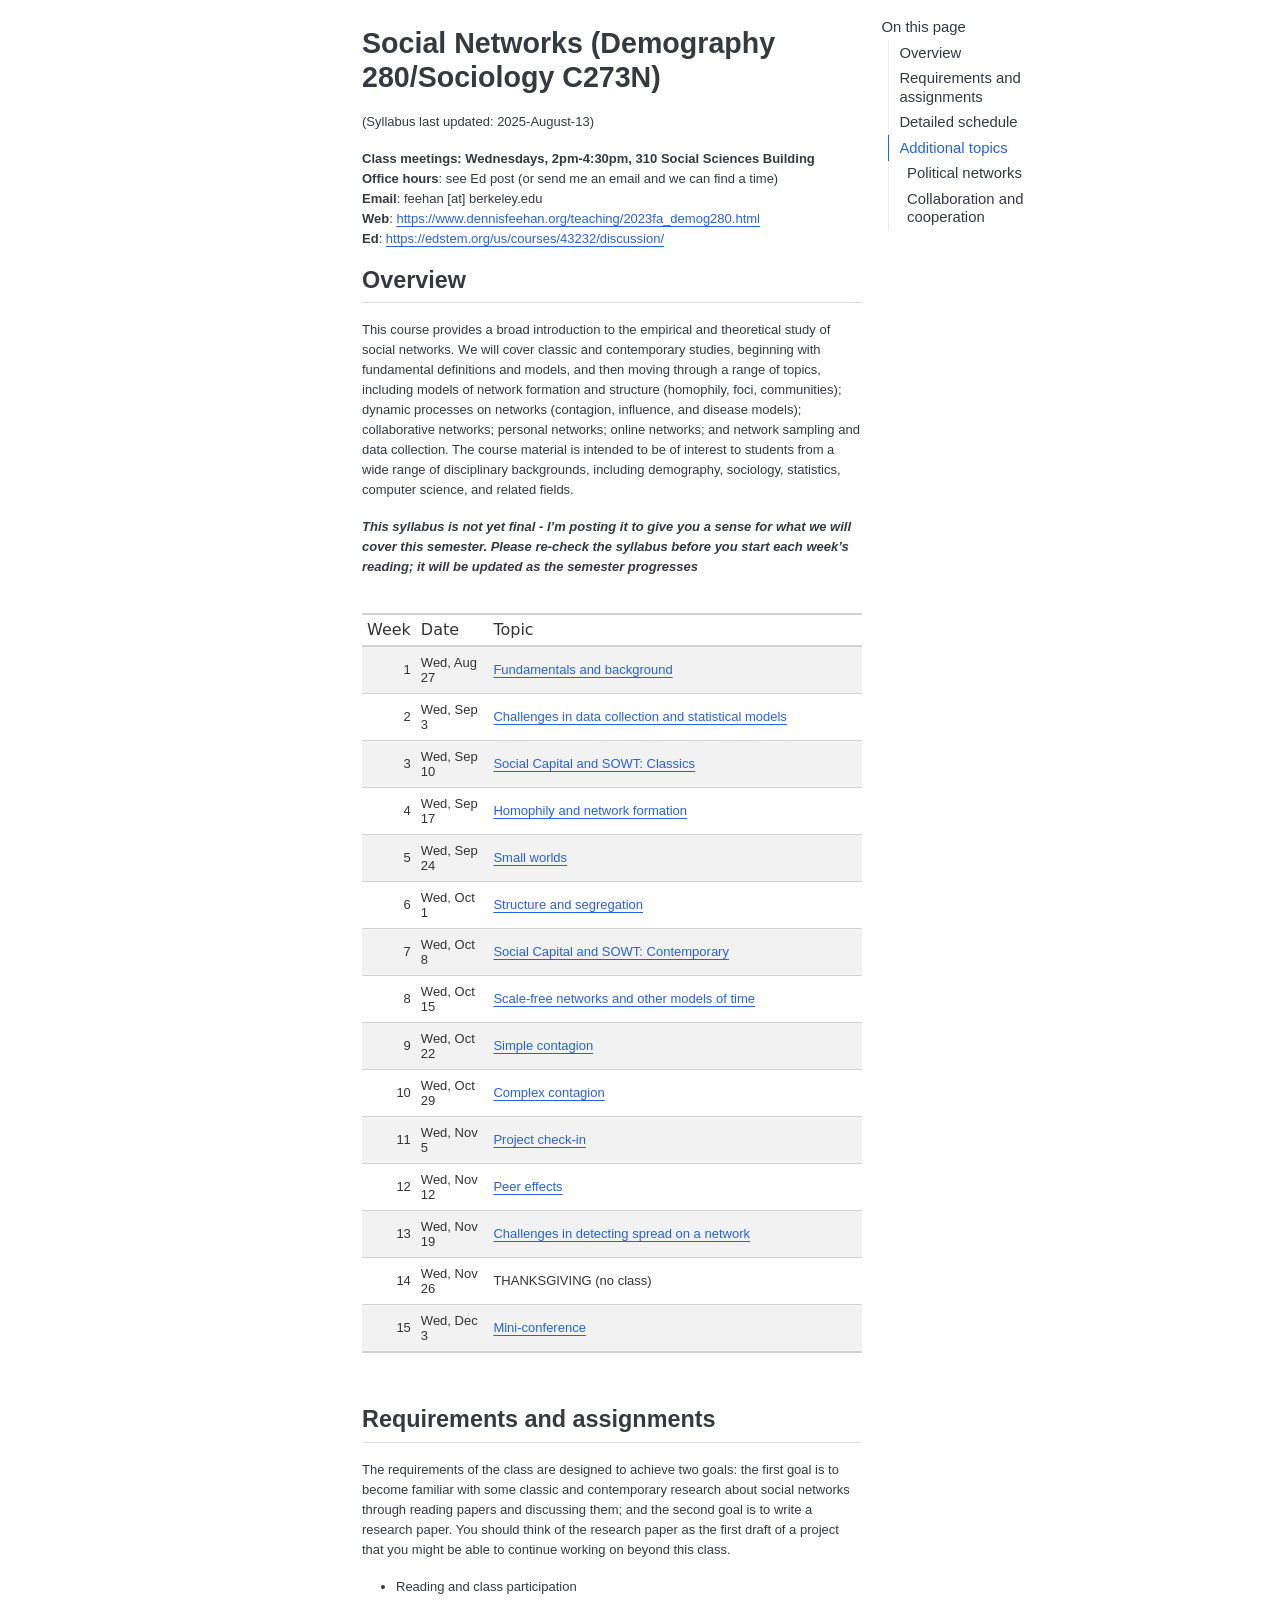
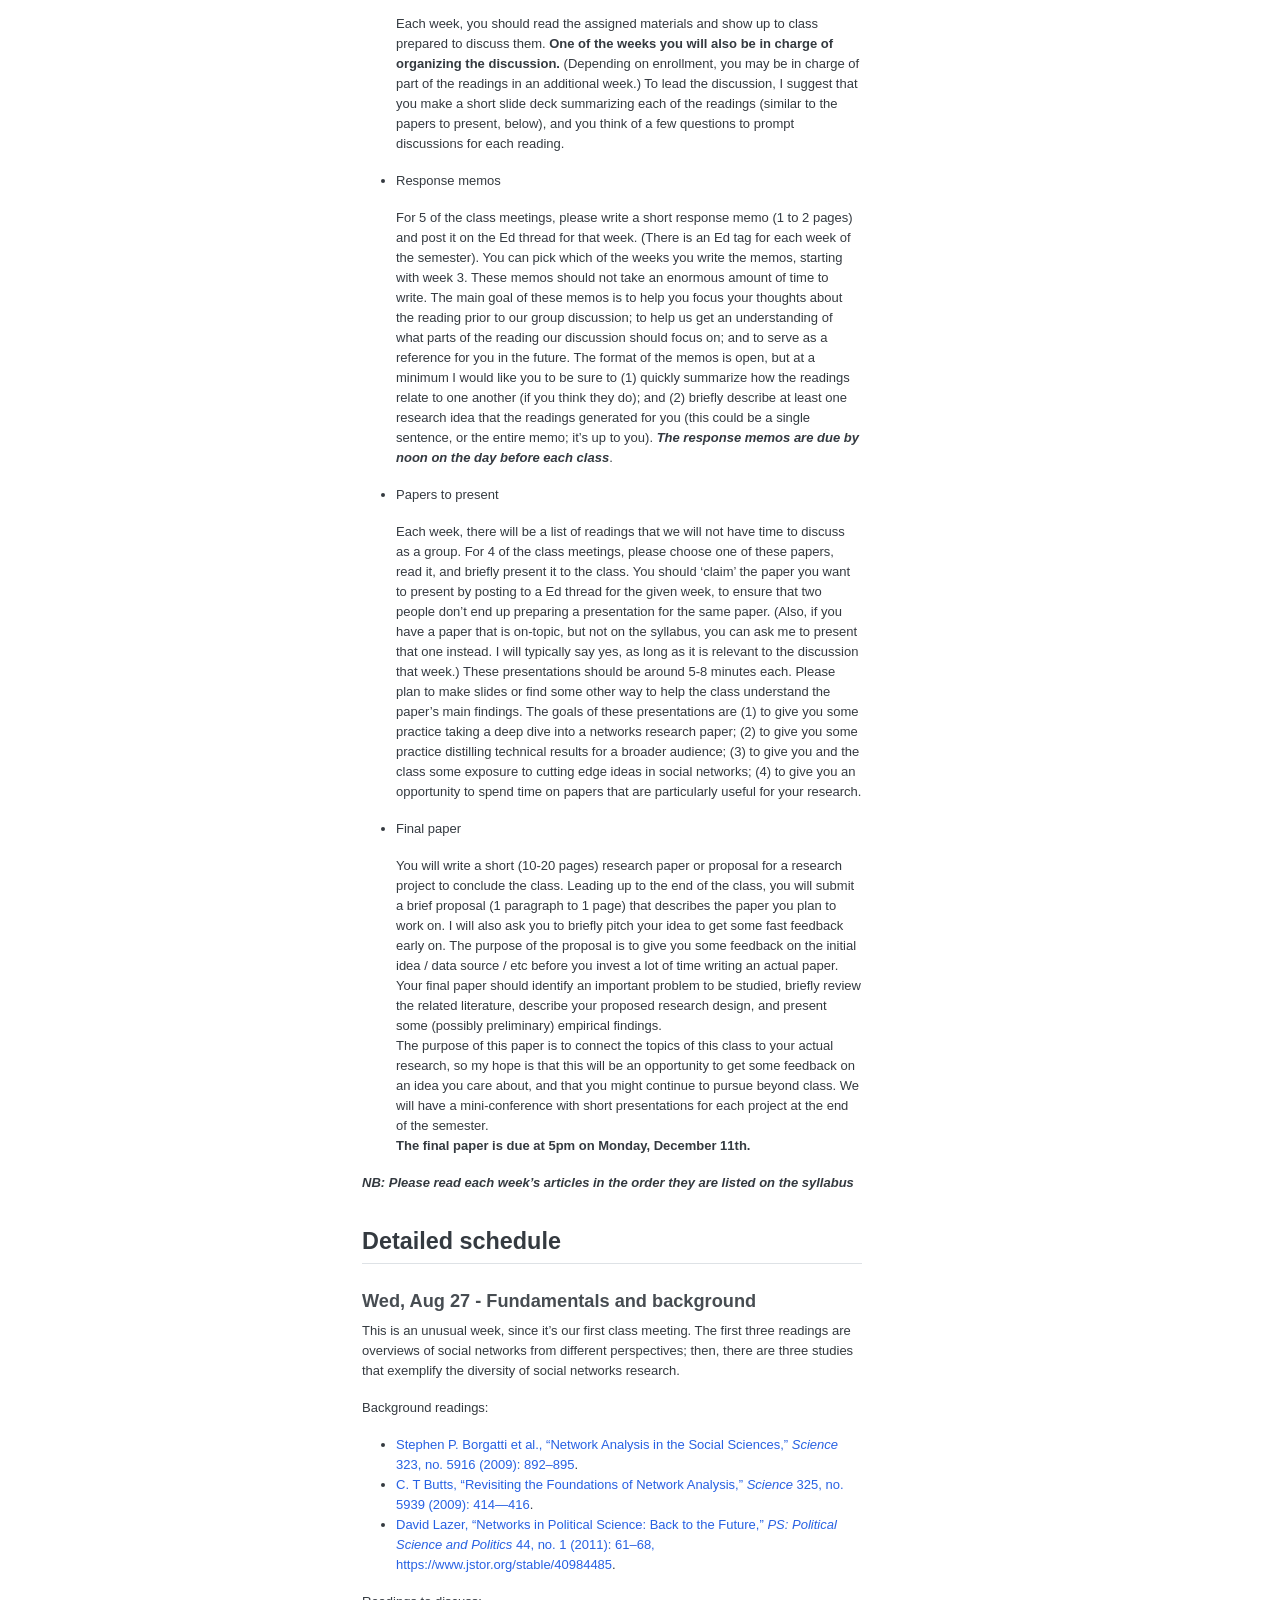
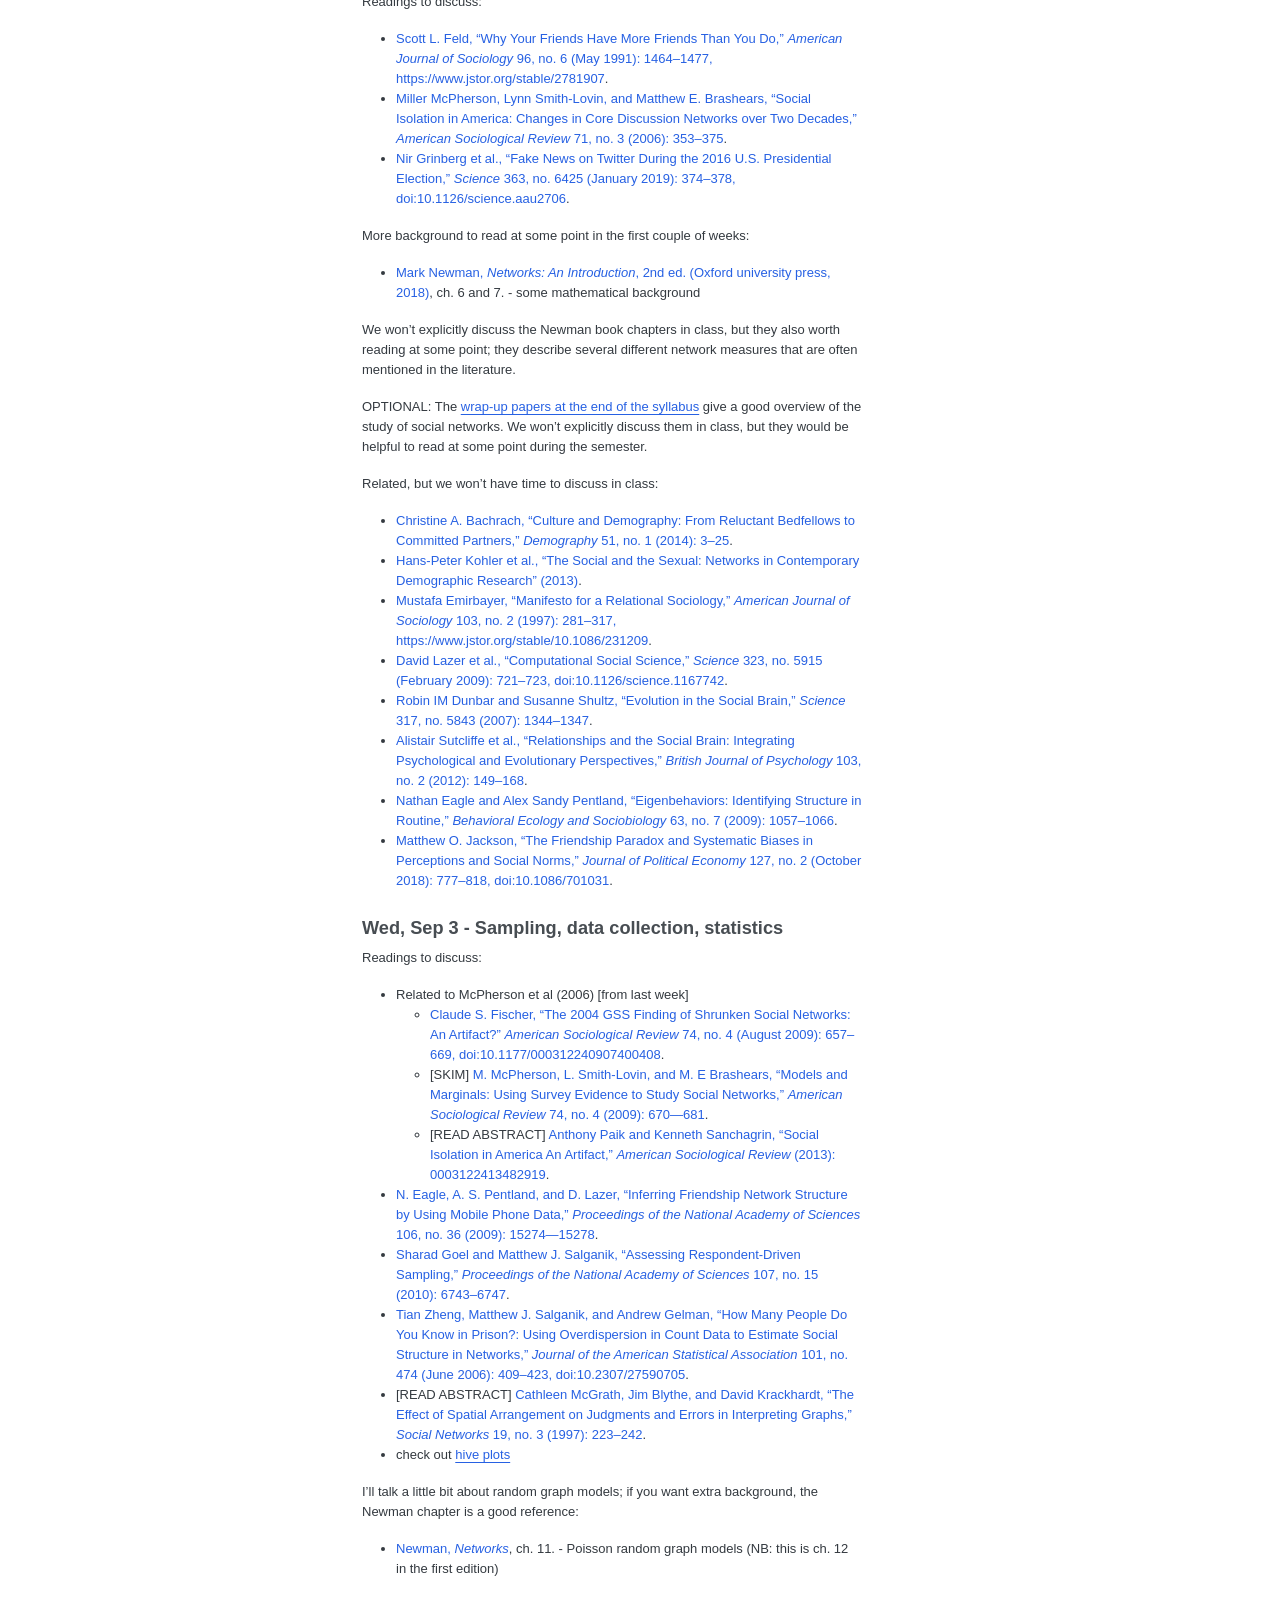
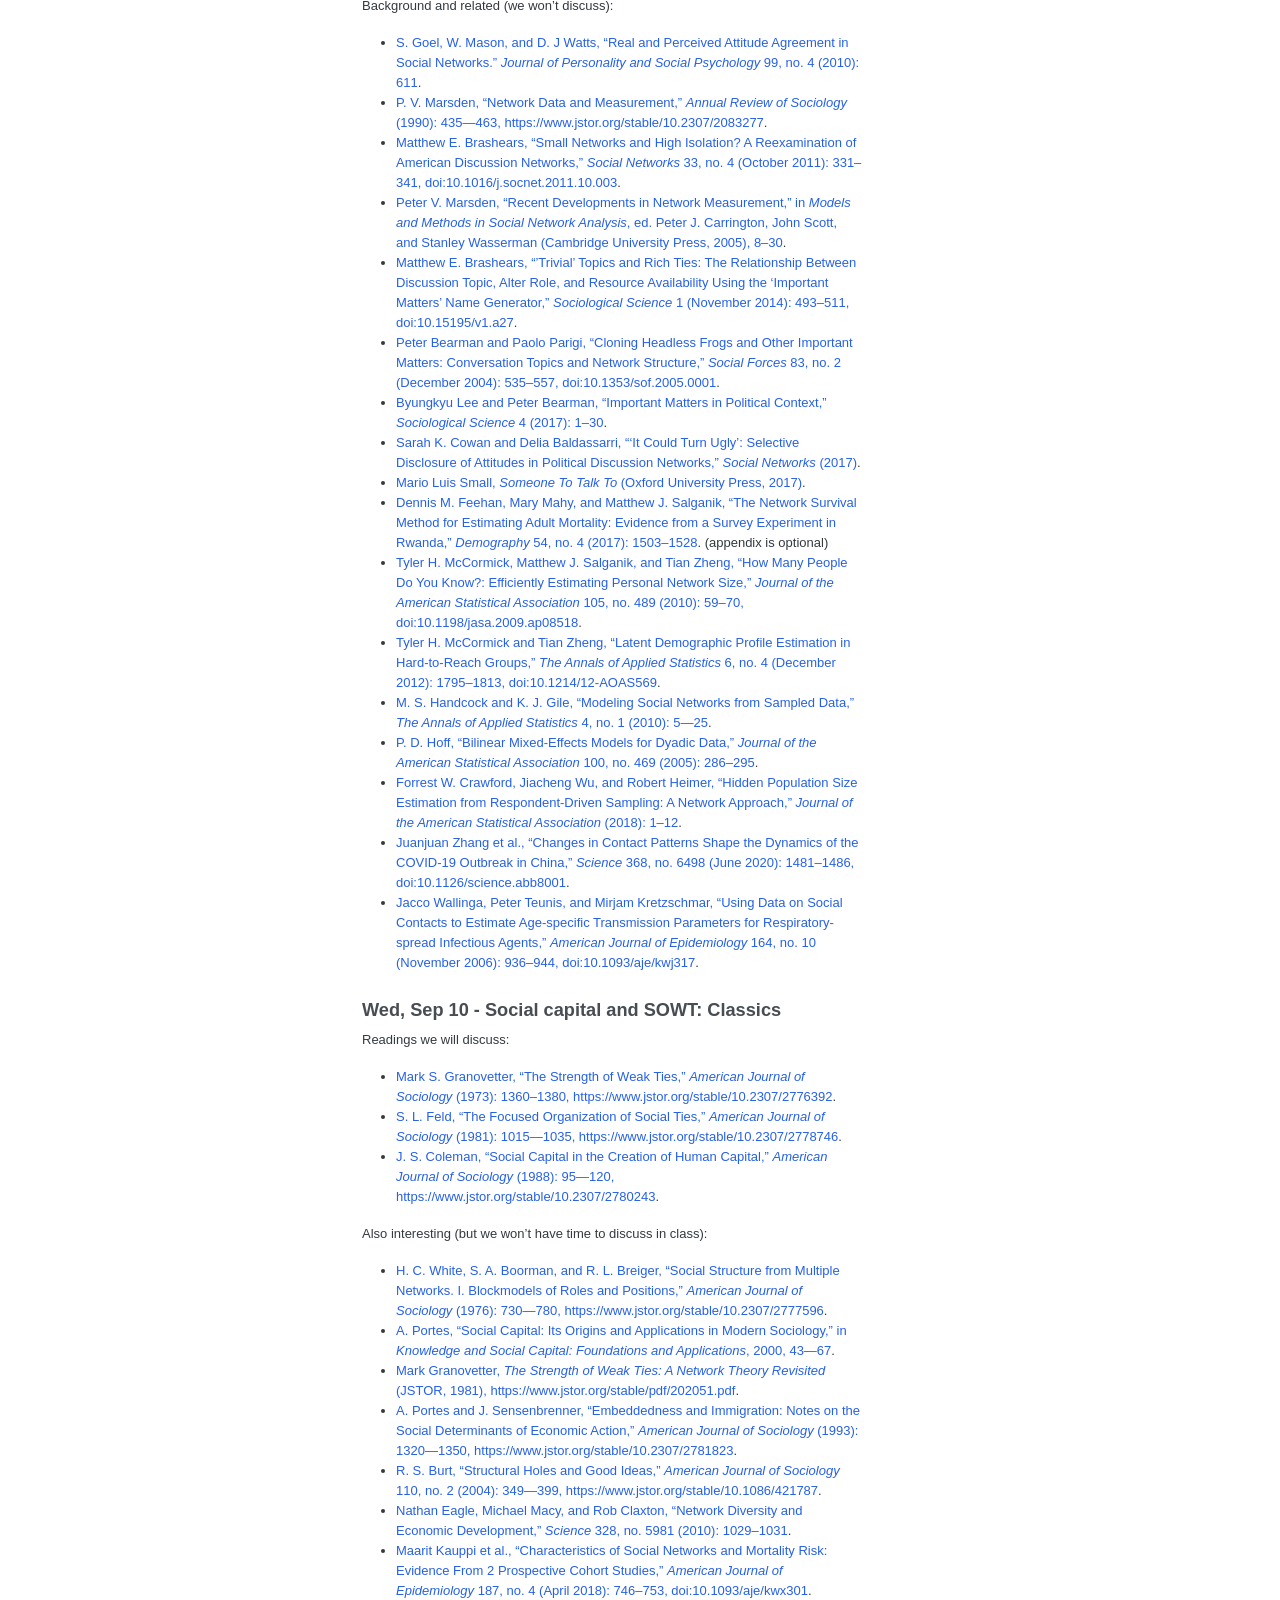
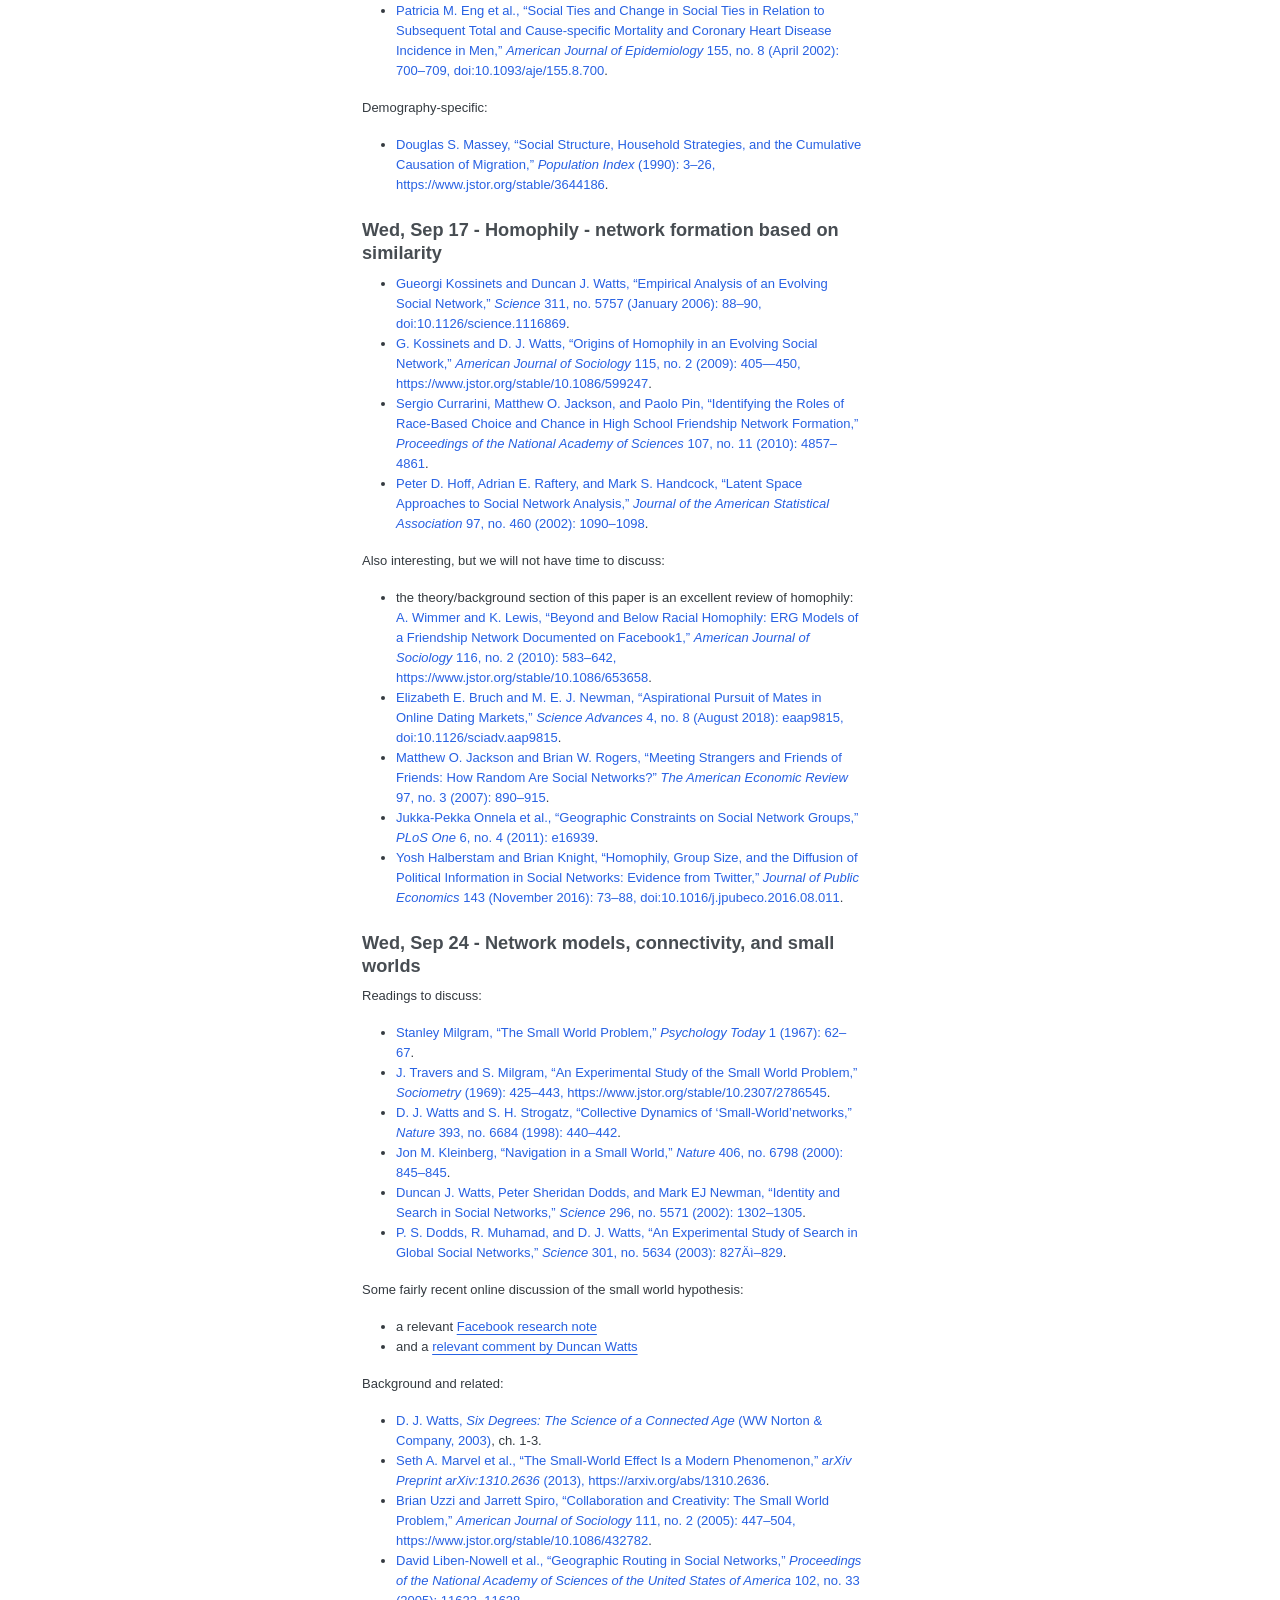
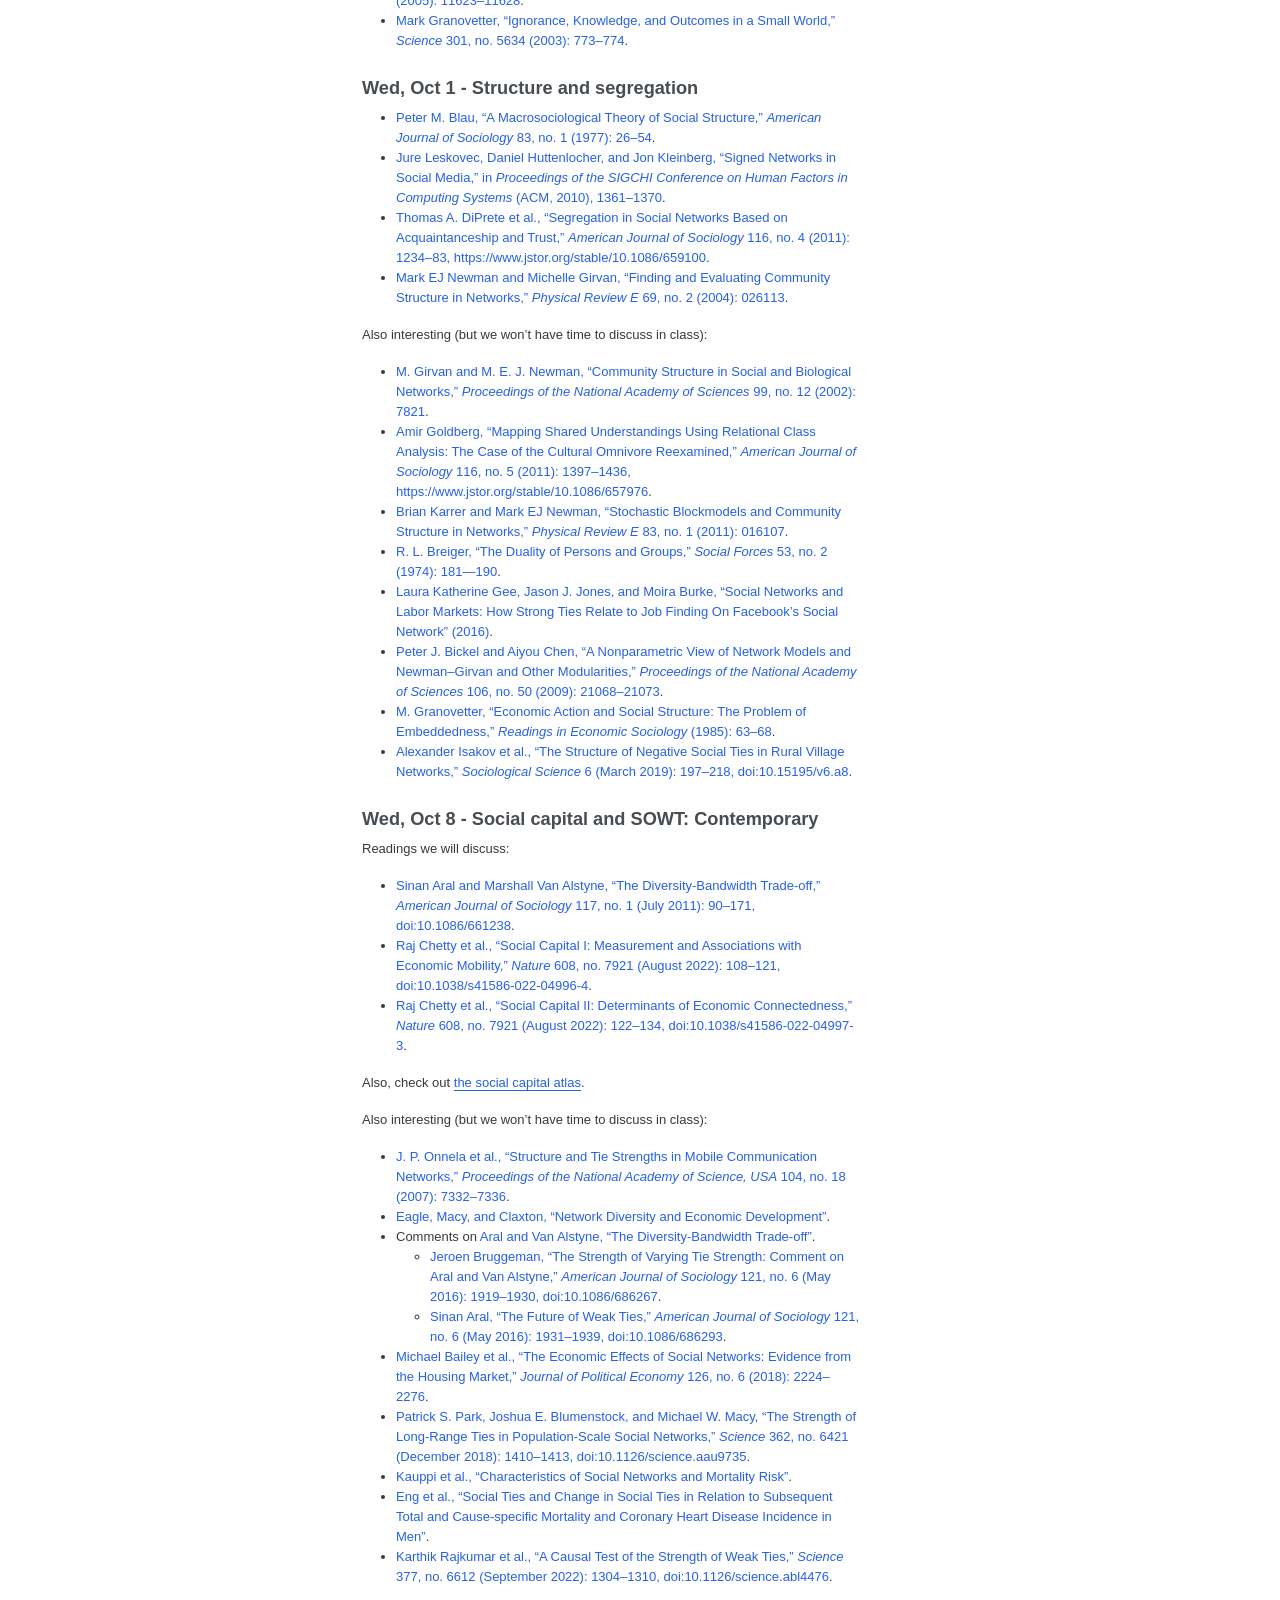
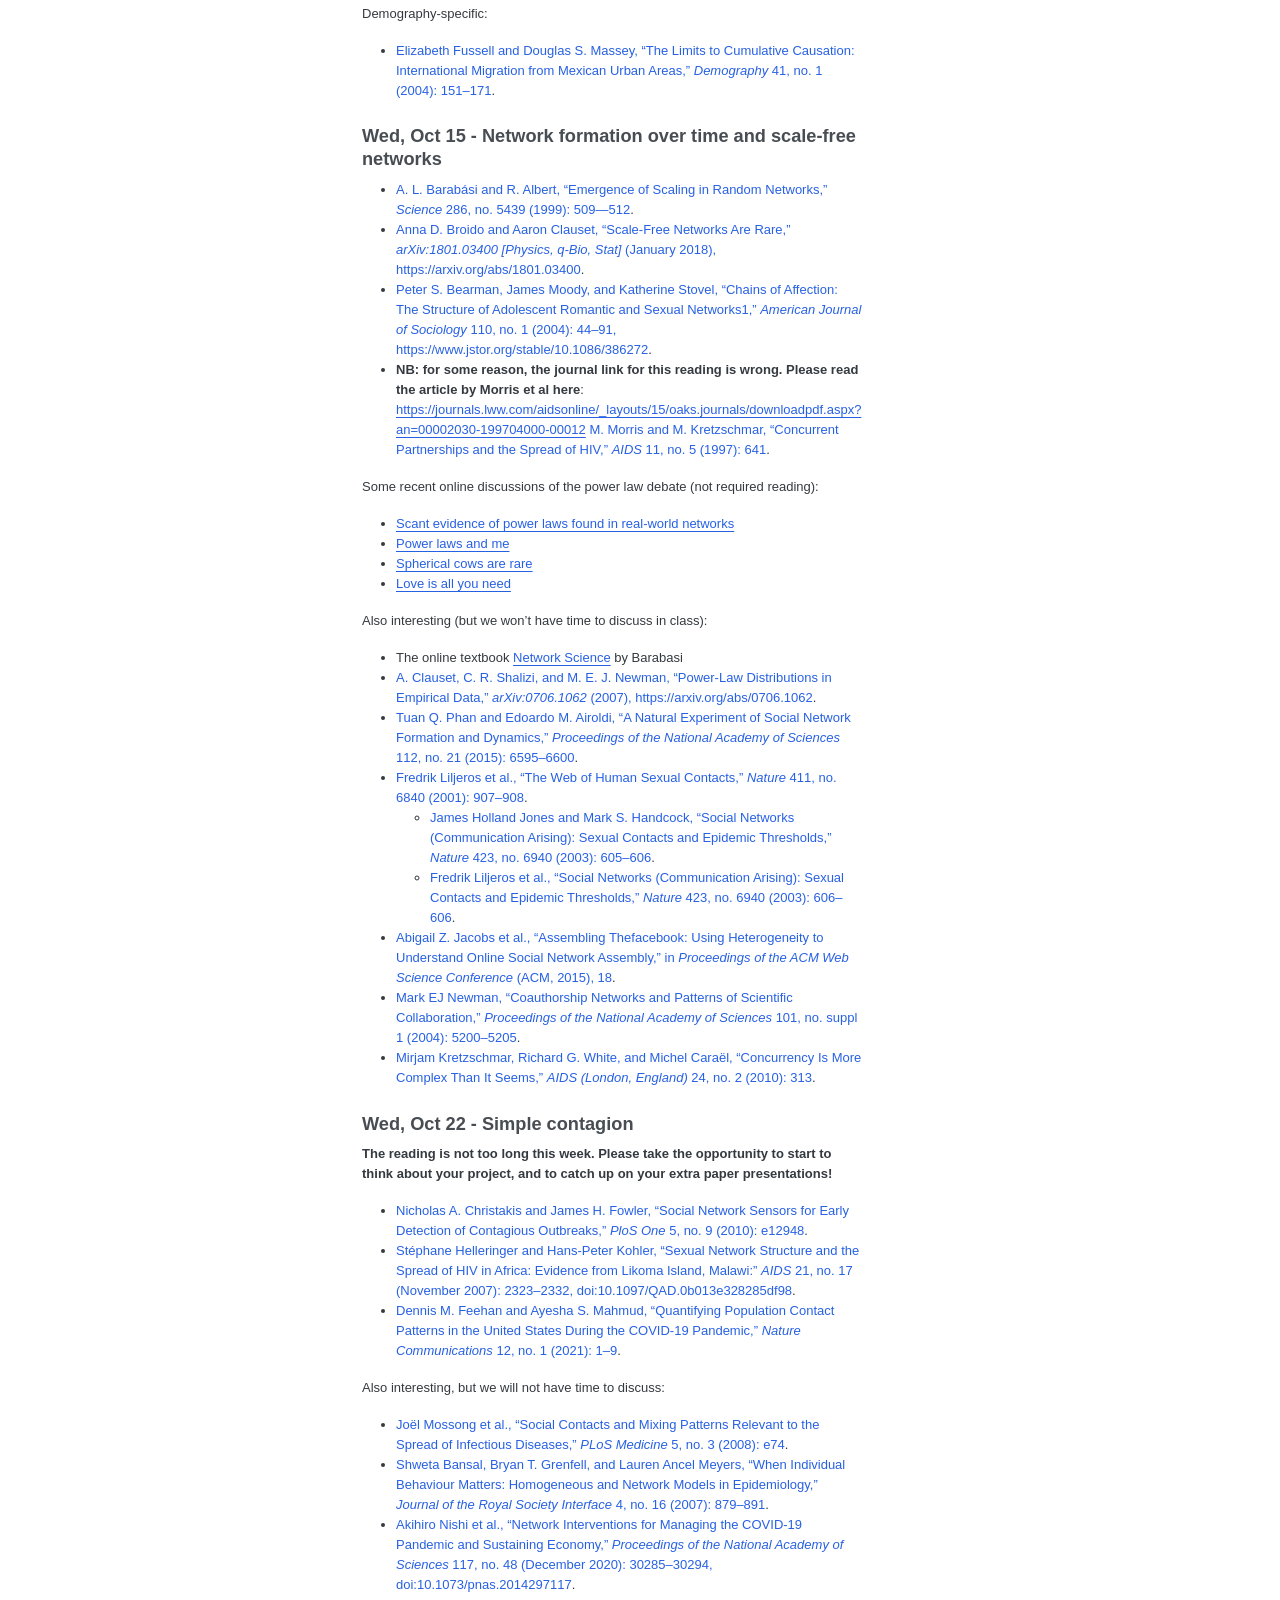
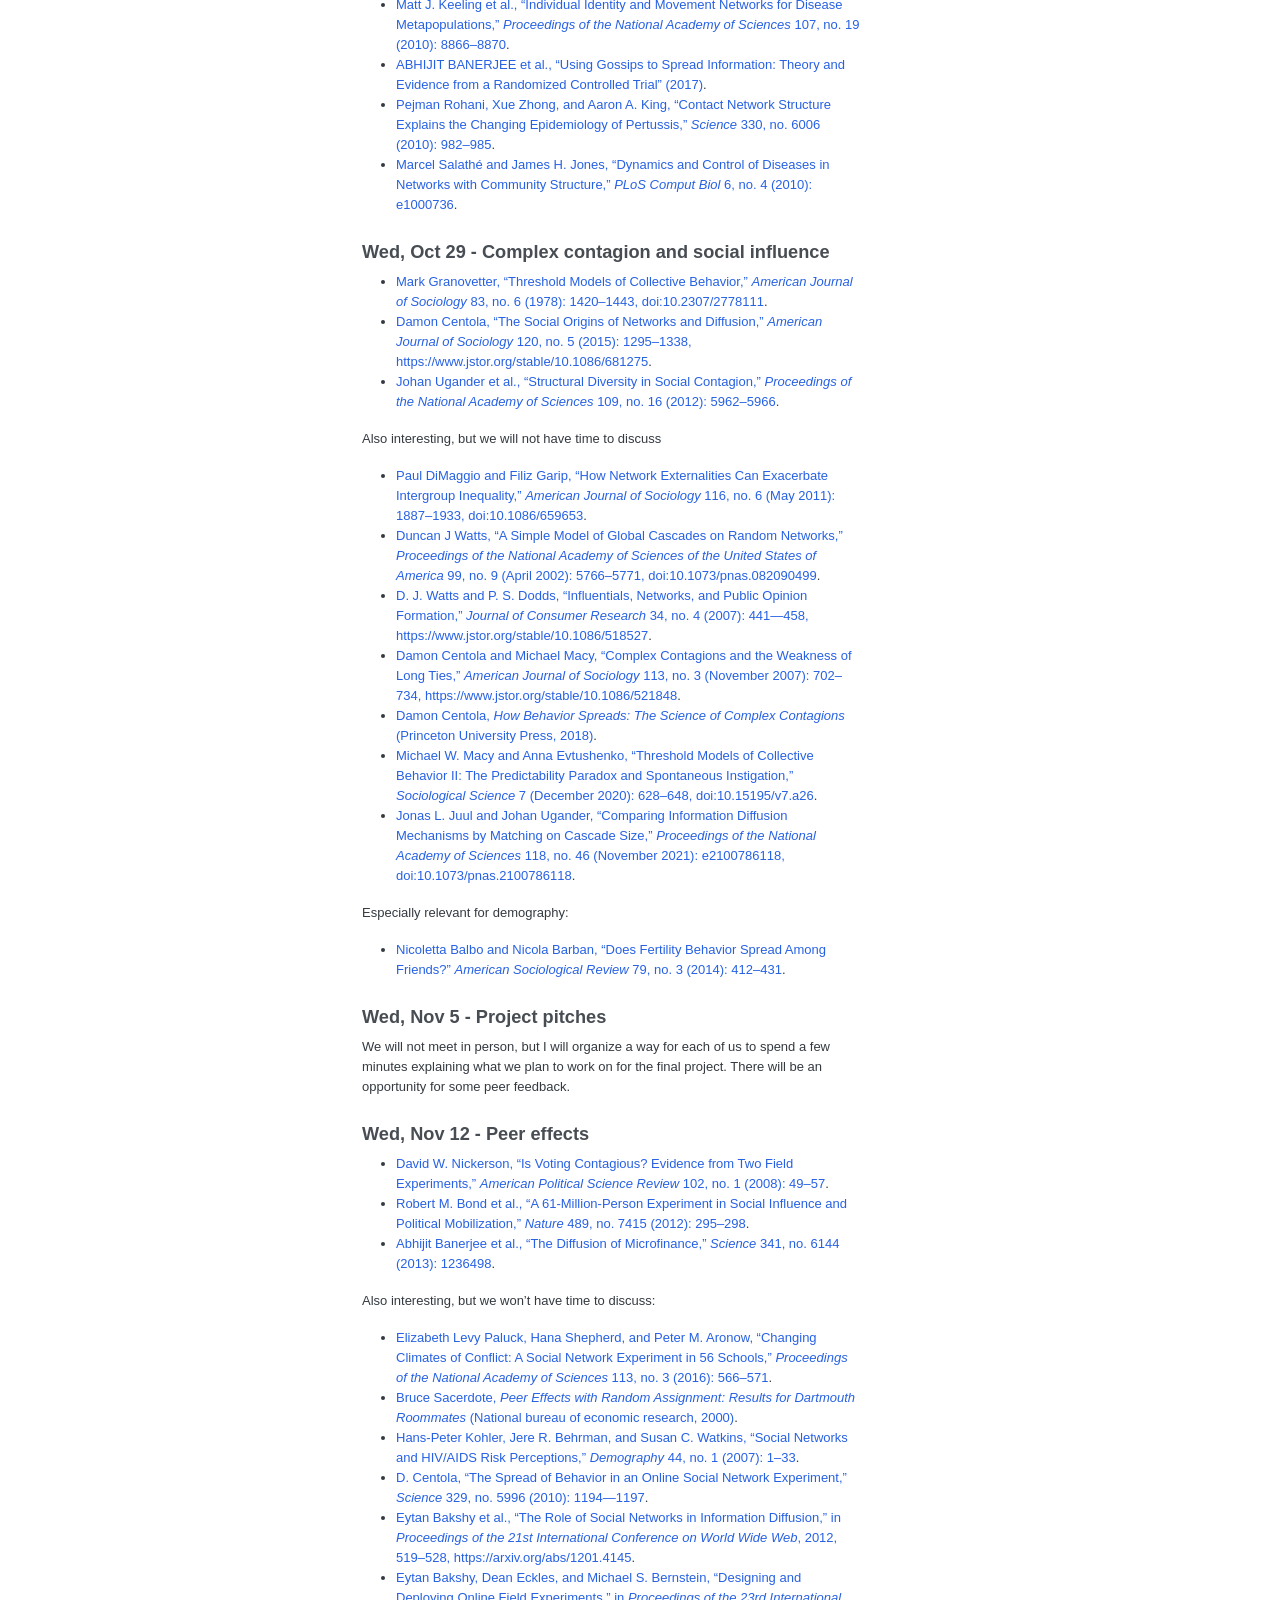
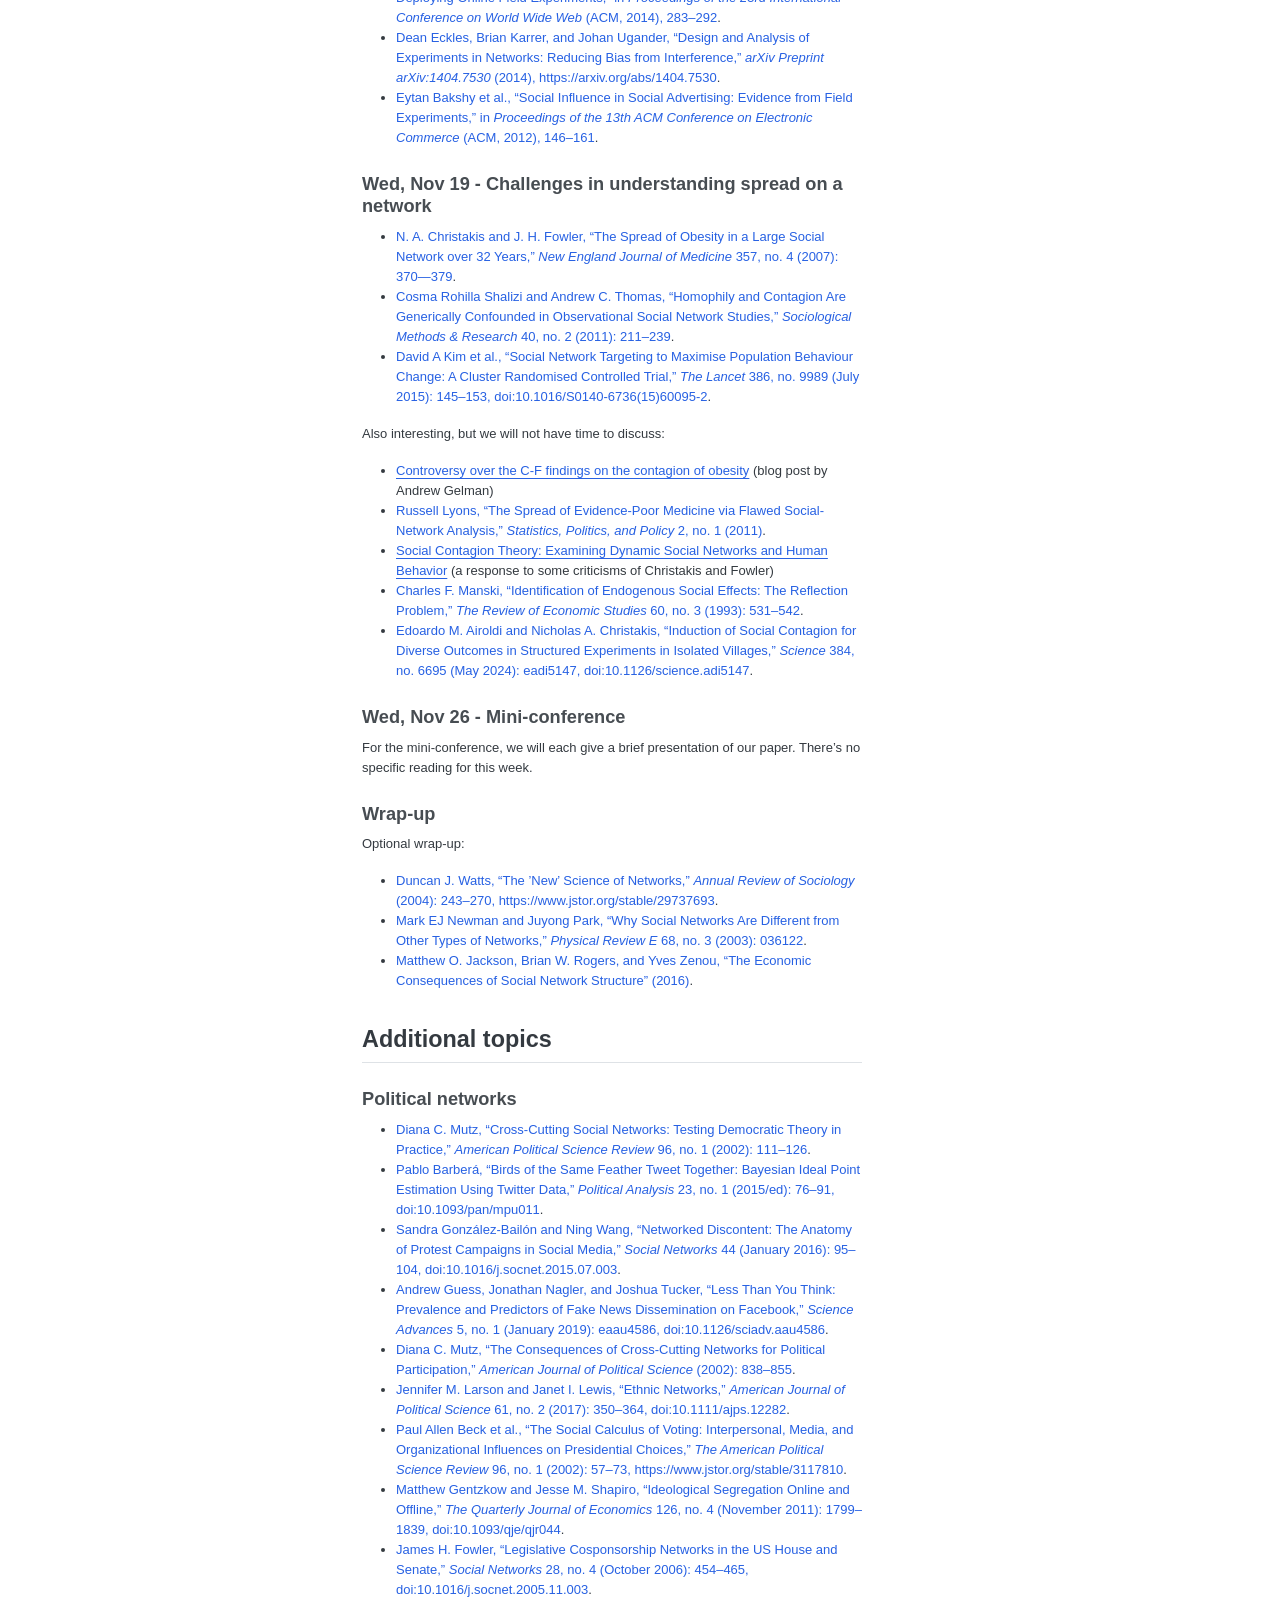
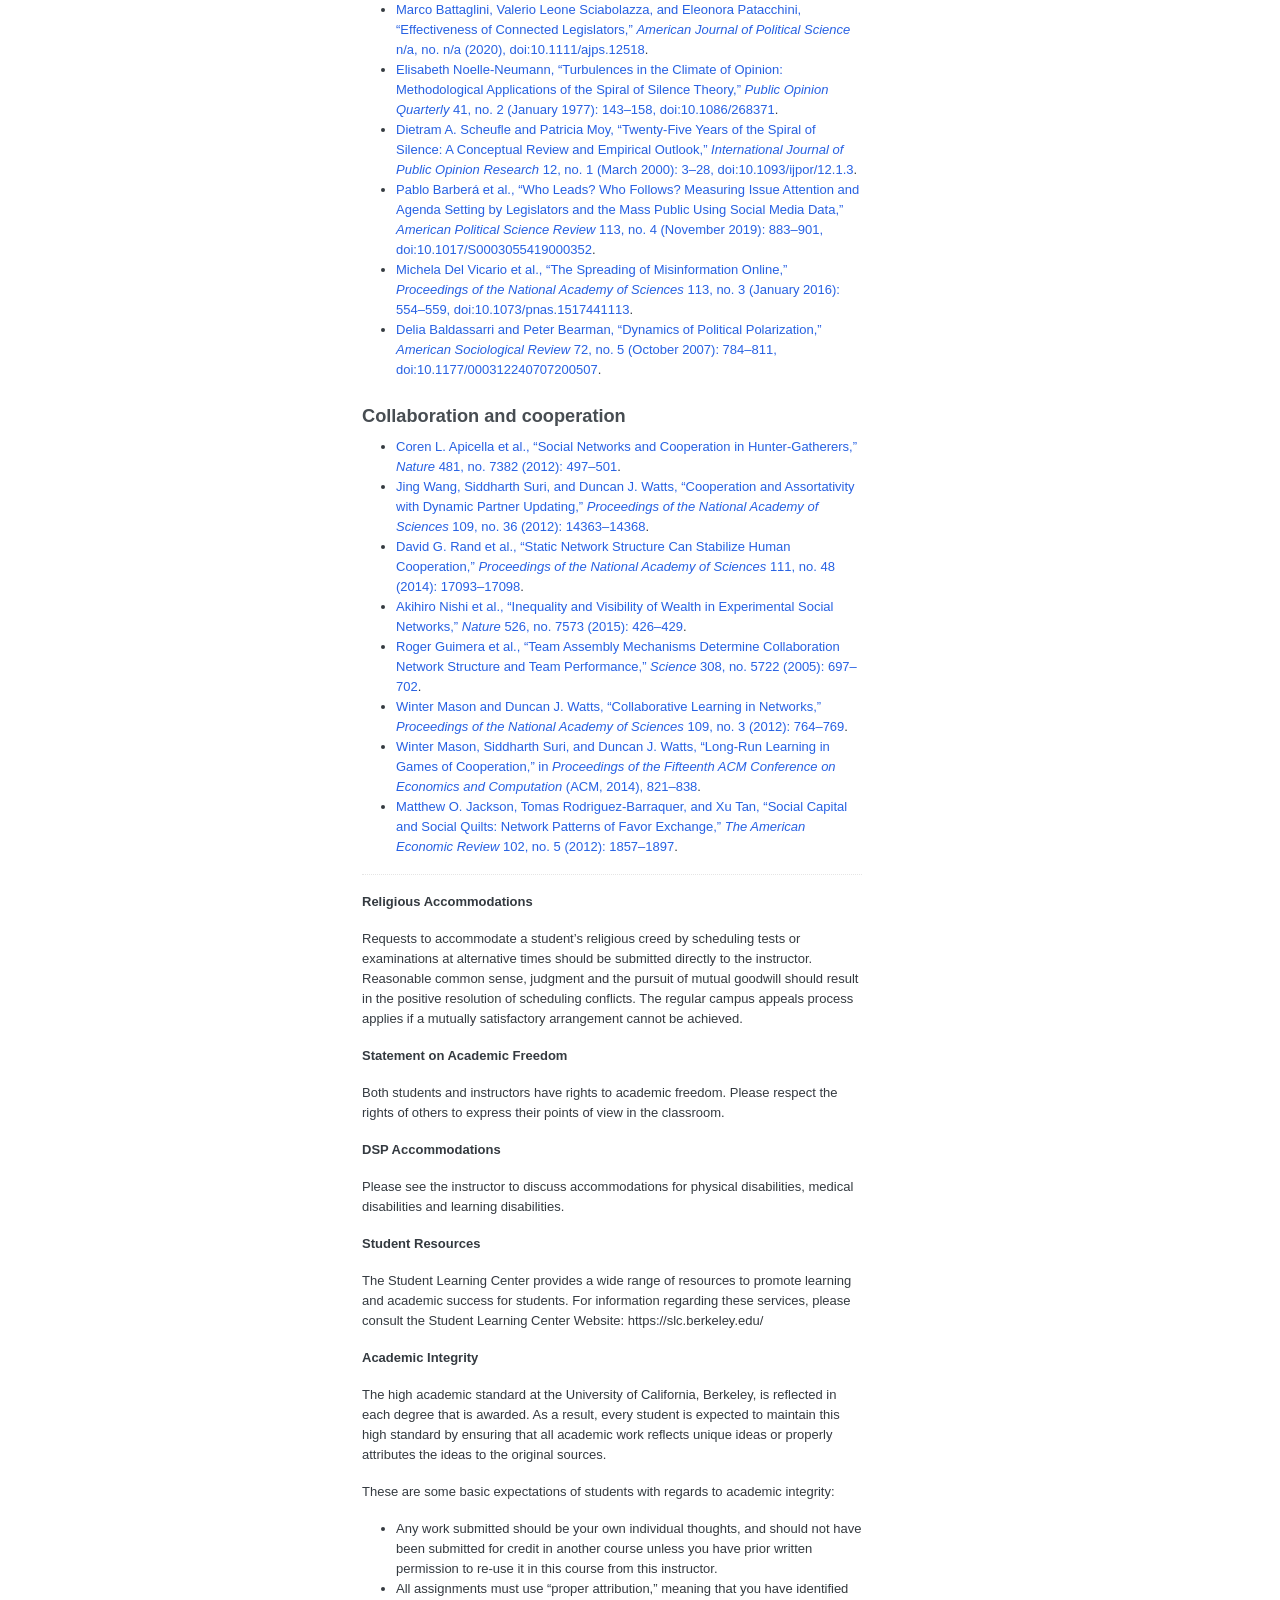
==== docs/2025fa_demog280.html @ 577bbd73 "trying github integration" ====
<!DOCTYPE html>
<html xmlns="http://www.w3.org/1999/xhtml" lang="en" xml:lang="en"><head>

<meta charset="utf-8">
<meta name="generator" content="quarto-1.5.46">

<meta name="viewport" content="width=device-width, initial-scale=1.0, user-scalable=yes">


<title>Social Networks (Demog 280/Soc C273N) – Social Networks </title>
<style>
code{white-space: pre-wrap;}
span.smallcaps{font-variant: small-caps;}
div.columns{display: flex; gap: min(4vw, 1.5em);}
div.column{flex: auto; overflow-x: auto;}
div.hanging-indent{margin-left: 1.5em; text-indent: -1.5em;}
ul.task-list{list-style: none;}
ul.task-list li input[type="checkbox"] {
  width: 0.8em;
  margin: 0 0.8em 0.2em -1em; /* quarto-specific, see https://github.com/quarto-dev/quarto-cli/issues/4556 */ 
  vertical-align: middle;
}
/* CSS for citations */
div.csl-bib-body { }
div.csl-entry {
  clear: both;
  margin-bottom: 0em;
}
.hanging-indent div.csl-entry {
  margin-left:2em;
  text-indent:-2em;
}
div.csl-left-margin {
  min-width:2em;
  float:left;
}
div.csl-right-inline {
  margin-left:2em;
  padding-left:1em;
}
div.csl-indent {
  margin-left: 2em;
}</style>


<script src="site_libs/quarto-nav/quarto-nav.js"></script>
<script src="site_libs/clipboard/clipboard.min.js"></script>
<script src="site_libs/quarto-search/autocomplete.umd.js"></script>
<script src="site_libs/quarto-search/fuse.min.js"></script>
<script src="site_libs/quarto-search/quarto-search.js"></script>
<meta name="quarto:offset" content="./">
<script src="site_libs/quarto-html/quarto.js"></script>
<script src="site_libs/quarto-html/popper.min.js"></script>
<script src="site_libs/quarto-html/tippy.umd.min.js"></script>
<script src="site_libs/quarto-html/anchor.min.js"></script>
<link href="site_libs/quarto-html/tippy.css" rel="stylesheet">
<link href="site_libs/quarto-html/quarto-syntax-highlighting.css" rel="stylesheet" id="quarto-text-highlighting-styles">
<script src="site_libs/bootstrap/bootstrap.min.js"></script>
<link href="site_libs/bootstrap/bootstrap-icons.css" rel="stylesheet">
<link href="site_libs/bootstrap/bootstrap.min.css" rel="stylesheet" id="quarto-bootstrap" data-mode="light">
<script id="quarto-search-options" type="application/json">{
  "location": "sidebar",
  "copy-button": false,
  "collapse-after": 3,
  "panel-placement": "start",
  "type": "textbox",
  "limit": 50,
  "keyboard-shortcut": [
    "f",
    "/",
    "s"
  ],
  "show-item-context": false,
  "language": {
    "search-no-results-text": "No results",
    "search-matching-documents-text": "matching documents",
    "search-copy-link-title": "Copy link to search",
    "search-hide-matches-text": "Hide additional matches",
    "search-more-match-text": "more match in this document",
    "search-more-matches-text": "more matches in this document",
    "search-clear-button-title": "Clear",
    "search-text-placeholder": "",
    "search-detached-cancel-button-title": "Cancel",
    "search-submit-button-title": "Submit",
    "search-label": "Search"
  }
}</script>


<link rel="stylesheet" href="syllabus.css">
</head>

<body>

<div id="quarto-search-results"></div>
<!-- content -->
<div id="quarto-content" class="quarto-container page-columns page-rows-contents page-layout-article">
<!-- sidebar -->
<!-- margin-sidebar -->
    <div id="quarto-margin-sidebar" class="sidebar margin-sidebar">
        <nav id="TOC" role="doc-toc" class="toc-active">
    <h2 id="toc-title">On this page</h2>
   
  <ul>
  <li><a href="#overview" id="toc-overview" class="nav-link active" data-scroll-target="#overview">Overview</a></li>
  <li><a href="#requirements-and-assignments" id="toc-requirements-and-assignments" class="nav-link" data-scroll-target="#requirements-and-assignments">Requirements and assignments</a></li>
  <li><a href="#detailed-schedule" id="toc-detailed-schedule" class="nav-link" data-scroll-target="#detailed-schedule">Detailed schedule</a>
  <ul class="collapse">
  <li><a href="#sec:intro" id="toc-sec:intro" class="nav-link" data-scroll-target="#sec\:intro">Wed, Aug 27 - Fundamentals and background</a></li>
  <li><a href="#sec:stats" id="toc-sec:stats" class="nav-link" data-scroll-target="#sec\:stats">Wed, Sep 3 - Sampling, data collection, statistics</a></li>
  <li><a href="#sec:sowt-classics" id="toc-sec:sowt-classics" class="nav-link" data-scroll-target="#sec\:sowt-classics">Wed, Sep 10 - Social capital and SOWT: Classics</a></li>
  <li><a href="#sec:netform-homophily" id="toc-sec:netform-homophily" class="nav-link" data-scroll-target="#sec\:netform-homophily">Wed, Sep 17 - Homophily - network formation based on similarity</a></li>
  <li><a href="#sec:small-worlds" id="toc-sec:small-worlds" class="nav-link" data-scroll-target="#sec\:small-worlds">Wed, Sep 24 - Network models, connectivity, and small worlds</a></li>
  <li><a href="#sec:communities" id="toc-sec:communities" class="nav-link" data-scroll-target="#sec\:communities">Wed, Oct 1 - Structure and segregation</a></li>
  <li><a href="#sec:sowt-contemporary" id="toc-sec:sowt-contemporary" class="nav-link" data-scroll-target="#sec\:sowt-contemporary">Wed, Oct 8 - Social capital and SOWT: Contemporary</a></li>
  <li><a href="#sec:netform-time" id="toc-sec:netform-time" class="nav-link" data-scroll-target="#sec\:netform-time">Wed, Oct 15 - Network formation over time and scale-free networks</a></li>
  <li><a href="#sec:simple-contagion" id="toc-sec:simple-contagion" class="nav-link" data-scroll-target="#sec\:simple-contagion">Wed, Oct 22 - Simple contagion</a></li>
  <li><a href="#sec:complex-contagion" id="toc-sec:complex-contagion" class="nav-link" data-scroll-target="#sec\:complex-contagion">Wed, Oct 29 - Complex contagion and social influence</a></li>
  <li><a href="#sec:projectpitch" id="toc-sec:projectpitch" class="nav-link" data-scroll-target="#sec\:projectpitch">Wed, Nov 5 - Project pitches</a></li>
  <li><a href="#sec:peer-effects" id="toc-sec:peer-effects" class="nav-link" data-scroll-target="#sec\:peer-effects">Wed, Nov 12 - Peer effects</a></li>
  <li><a href="#sec:spread" id="toc-sec:spread" class="nav-link" data-scroll-target="#sec\:spread">Wed, Nov 19 - Challenges in understanding spread on a network</a></li>
  <li><a href="#sec:mini-conf" id="toc-sec:mini-conf" class="nav-link" data-scroll-target="#sec\:mini-conf">Wed, Nov 26 - Mini-conference</a></li>
  <li><a href="#sec:wrap-up" id="toc-sec:wrap-up" class="nav-link" data-scroll-target="#sec\:wrap-up">Wrap-up</a></li>
  </ul></li>
  <li><a href="#additional-topics" id="toc-additional-topics" class="nav-link" data-scroll-target="#additional-topics">Additional topics</a>
  <ul class="collapse">
  <li><a href="#sec:politics" id="toc-sec:politics" class="nav-link" data-scroll-target="#sec\:politics">Political networks</a></li>
  <li><a href="#sec:cooperation" id="toc-sec:cooperation" class="nav-link" data-scroll-target="#sec\:cooperation">Collaboration and cooperation</a></li>
  </ul></li>
  </ul>
</nav>
    </div>
<!-- main -->
<main class="content" id="quarto-document-content">

<header id="title-block-header" class="quarto-title-block default">
<div class="quarto-title">
<h1 class="title">Social Networks (Demography 280/Sociology C273N)</h1>
</div>



<div class="quarto-title-meta">

    
  
    
  </div>
  


</header>


<!--
NOTES:
- the chicago-syllabus.csl is from Kieran Healy: https://github.com/kjhealy/pandoc-templates/blob/master/csl/chicago-syllabus.csl
- if changing this in the future, you may have to tweak the 'range' values in the part that loads the excel sheet

WISHLIST:
- be able to generate pdf version (right now, the table looks wonky - links don't render, NAs, etc)
-->
<p>(Syllabus last updated: 2025-August-13)</p>
<p><strong>Class meetings: Wednesdays, 2pm-4:30pm, 310 Social Sciences Building</strong><br>
<strong>Office hours</strong>: see Ed post (or send me an email and we can find a time)<br>
<strong>Email</strong>: feehan [at] berkeley.edu<br>
<strong>Web</strong>: <a href="https://www.dennisfeehan.org/teaching/2023fa_demog280.html">https://www.dennisfeehan.org/teaching/2023fa_demog280.html</a><br>
<strong>Ed</strong>: <a href="https://edstem.org/us/courses/43232/discussion/" class="uri">https://edstem.org/us/courses/43232/discussion/</a></p>
<section id="overview" class="level2">
<h2 class="anchored" data-anchor-id="overview">Overview</h2>
<p>This course provides a broad introduction to the empirical and theoretical study of social networks. We will cover classic and contemporary studies, beginning with fundamental definitions and models, and then moving through a range of topics, including models of network formation and structure (homophily, foci, communities); dynamic processes on networks (contagion, influence, and disease models); collaborative networks; personal networks; online networks; and network sampling and data collection. The course material is intended to be of interest to students from a wide range of disciplinary backgrounds, including demography, sociology, statistics, computer science, and related fields.</p>
<p><strong><em>This syllabus is not yet final - I’m posting it to give you a sense for what we will cover this semester. Please re-check the syllabus before you start each week’s reading; it will be updated as the semester progresses</em></strong></p>
<div class="cell">
<div class="cell-output-display">
<div id="zsukpufmpz" style="padding-left:0px;padding-right:0px;padding-top:10px;padding-bottom:10px;overflow-x:auto;overflow-y:auto;width:auto;height:auto;">
<style>#zsukpufmpz table {
  font-family: system-ui, 'Segoe UI', Roboto, Helvetica, Arial, sans-serif, 'Apple Color Emoji', 'Segoe UI Emoji', 'Segoe UI Symbol', 'Noto Color Emoji';
  -webkit-font-smoothing: antialiased;
  -moz-osx-font-smoothing: grayscale;
}

#zsukpufmpz thead, #zsukpufmpz tbody, #zsukpufmpz tfoot, #zsukpufmpz tr, #zsukpufmpz td, #zsukpufmpz th {
  border-style: none;
}

#zsukpufmpz p {
  margin: 0;
  padding: 0;
}

#zsukpufmpz .gt_table {
  display: table;
  border-collapse: collapse;
  line-height: normal;
  margin-left: auto;
  margin-right: auto;
  color: #333333;
  font-size: 16px;
  font-weight: normal;
  font-style: normal;
  background-color: #FFFFFF;
  width: auto;
  border-top-style: solid;
  border-top-width: 2px;
  border-top-color: #A8A8A8;
  border-right-style: none;
  border-right-width: 2px;
  border-right-color: #D3D3D3;
  border-bottom-style: solid;
  border-bottom-width: 2px;
  border-bottom-color: #A8A8A8;
  border-left-style: none;
  border-left-width: 2px;
  border-left-color: #D3D3D3;
}

#zsukpufmpz .gt_caption {
  padding-top: 4px;
  padding-bottom: 4px;
}

#zsukpufmpz .gt_title {
  color: #333333;
  font-size: 125%;
  font-weight: initial;
  padding-top: 4px;
  padding-bottom: 4px;
  padding-left: 5px;
  padding-right: 5px;
  border-bottom-color: #FFFFFF;
  border-bottom-width: 0;
}

#zsukpufmpz .gt_subtitle {
  color: #333333;
  font-size: 85%;
  font-weight: initial;
  padding-top: 3px;
  padding-bottom: 5px;
  padding-left: 5px;
  padding-right: 5px;
  border-top-color: #FFFFFF;
  border-top-width: 0;
}

#zsukpufmpz .gt_heading {
  background-color: #FFFFFF;
  text-align: center;
  border-bottom-color: #FFFFFF;
  border-left-style: none;
  border-left-width: 1px;
  border-left-color: #D3D3D3;
  border-right-style: none;
  border-right-width: 1px;
  border-right-color: #D3D3D3;
}

#zsukpufmpz .gt_bottom_border {
  border-bottom-style: solid;
  border-bottom-width: 2px;
  border-bottom-color: #D3D3D3;
}

#zsukpufmpz .gt_col_headings {
  border-top-style: solid;
  border-top-width: 2px;
  border-top-color: #D3D3D3;
  border-bottom-style: solid;
  border-bottom-width: 2px;
  border-bottom-color: #D3D3D3;
  border-left-style: none;
  border-left-width: 1px;
  border-left-color: #D3D3D3;
  border-right-style: none;
  border-right-width: 1px;
  border-right-color: #D3D3D3;
}

#zsukpufmpz .gt_col_heading {
  color: #333333;
  background-color: #FFFFFF;
  font-size: 100%;
  font-weight: normal;
  text-transform: inherit;
  border-left-style: none;
  border-left-width: 1px;
  border-left-color: #D3D3D3;
  border-right-style: none;
  border-right-width: 1px;
  border-right-color: #D3D3D3;
  vertical-align: bottom;
  padding-top: 5px;
  padding-bottom: 6px;
  padding-left: 5px;
  padding-right: 5px;
  overflow-x: hidden;
}

#zsukpufmpz .gt_column_spanner_outer {
  color: #333333;
  background-color: #FFFFFF;
  font-size: 100%;
  font-weight: normal;
  text-transform: inherit;
  padding-top: 0;
  padding-bottom: 0;
  padding-left: 4px;
  padding-right: 4px;
}

#zsukpufmpz .gt_column_spanner_outer:first-child {
  padding-left: 0;
}

#zsukpufmpz .gt_column_spanner_outer:last-child {
  padding-right: 0;
}

#zsukpufmpz .gt_column_spanner {
  border-bottom-style: solid;
  border-bottom-width: 2px;
  border-bottom-color: #D3D3D3;
  vertical-align: bottom;
  padding-top: 5px;
  padding-bottom: 5px;
  overflow-x: hidden;
  display: inline-block;
  width: 100%;
}

#zsukpufmpz .gt_spanner_row {
  border-bottom-style: hidden;
}

#zsukpufmpz .gt_group_heading {
  padding-top: 8px;
  padding-bottom: 8px;
  padding-left: 5px;
  padding-right: 5px;
  color: #333333;
  background-color: #FFFFFF;
  font-size: 100%;
  font-weight: initial;
  text-transform: inherit;
  border-top-style: solid;
  border-top-width: 2px;
  border-top-color: #D3D3D3;
  border-bottom-style: solid;
  border-bottom-width: 2px;
  border-bottom-color: #D3D3D3;
  border-left-style: none;
  border-left-width: 1px;
  border-left-color: #D3D3D3;
  border-right-style: none;
  border-right-width: 1px;
  border-right-color: #D3D3D3;
  vertical-align: middle;
  text-align: left;
}

#zsukpufmpz .gt_empty_group_heading {
  padding: 0.5px;
  color: #333333;
  background-color: #FFFFFF;
  font-size: 100%;
  font-weight: initial;
  border-top-style: solid;
  border-top-width: 2px;
  border-top-color: #D3D3D3;
  border-bottom-style: solid;
  border-bottom-width: 2px;
  border-bottom-color: #D3D3D3;
  vertical-align: middle;
}

#zsukpufmpz .gt_from_md > :first-child {
  margin-top: 0;
}

#zsukpufmpz .gt_from_md > :last-child {
  margin-bottom: 0;
}

#zsukpufmpz .gt_row {
  padding-top: 8px;
  padding-bottom: 8px;
  padding-left: 5px;
  padding-right: 5px;
  margin: 10px;
  border-top-style: solid;
  border-top-width: 1px;
  border-top-color: #D3D3D3;
  border-left-style: none;
  border-left-width: 1px;
  border-left-color: #D3D3D3;
  border-right-style: none;
  border-right-width: 1px;
  border-right-color: #D3D3D3;
  vertical-align: middle;
  overflow-x: hidden;
}

#zsukpufmpz .gt_stub {
  color: #333333;
  background-color: #FFFFFF;
  font-size: 100%;
  font-weight: initial;
  text-transform: inherit;
  border-right-style: solid;
  border-right-width: 2px;
  border-right-color: #D3D3D3;
  padding-left: 5px;
  padding-right: 5px;
}

#zsukpufmpz .gt_stub_row_group {
  color: #333333;
  background-color: #FFFFFF;
  font-size: 100%;
  font-weight: initial;
  text-transform: inherit;
  border-right-style: solid;
  border-right-width: 2px;
  border-right-color: #D3D3D3;
  padding-left: 5px;
  padding-right: 5px;
  vertical-align: top;
}

#zsukpufmpz .gt_row_group_first td {
  border-top-width: 2px;
}

#zsukpufmpz .gt_row_group_first th {
  border-top-width: 2px;
}

#zsukpufmpz .gt_summary_row {
  color: #333333;
  background-color: #FFFFFF;
  text-transform: inherit;
  padding-top: 8px;
  padding-bottom: 8px;
  padding-left: 5px;
  padding-right: 5px;
}

#zsukpufmpz .gt_first_summary_row {
  border-top-style: solid;
  border-top-color: #D3D3D3;
}

#zsukpufmpz .gt_first_summary_row.thick {
  border-top-width: 2px;
}

#zsukpufmpz .gt_last_summary_row {
  padding-top: 8px;
  padding-bottom: 8px;
  padding-left: 5px;
  padding-right: 5px;
  border-bottom-style: solid;
  border-bottom-width: 2px;
  border-bottom-color: #D3D3D3;
}

#zsukpufmpz .gt_grand_summary_row {
  color: #333333;
  background-color: #FFFFFF;
  text-transform: inherit;
  padding-top: 8px;
  padding-bottom: 8px;
  padding-left: 5px;
  padding-right: 5px;
}

#zsukpufmpz .gt_first_grand_summary_row {
  padding-top: 8px;
  padding-bottom: 8px;
  padding-left: 5px;
  padding-right: 5px;
  border-top-style: double;
  border-top-width: 6px;
  border-top-color: #D3D3D3;
}

#zsukpufmpz .gt_last_grand_summary_row_top {
  padding-top: 8px;
  padding-bottom: 8px;
  padding-left: 5px;
  padding-right: 5px;
  border-bottom-style: double;
  border-bottom-width: 6px;
  border-bottom-color: #D3D3D3;
}

#zsukpufmpz .gt_striped {
  background-color: rgba(128, 128, 128, 0.05);
}

#zsukpufmpz .gt_table_body {
  border-top-style: solid;
  border-top-width: 2px;
  border-top-color: #D3D3D3;
  border-bottom-style: solid;
  border-bottom-width: 2px;
  border-bottom-color: #D3D3D3;
}

#zsukpufmpz .gt_footnotes {
  color: #333333;
  background-color: #FFFFFF;
  border-bottom-style: none;
  border-bottom-width: 2px;
  border-bottom-color: #D3D3D3;
  border-left-style: none;
  border-left-width: 2px;
  border-left-color: #D3D3D3;
  border-right-style: none;
  border-right-width: 2px;
  border-right-color: #D3D3D3;
}

#zsukpufmpz .gt_footnote {
  margin: 0px;
  font-size: 90%;
  padding-top: 4px;
  padding-bottom: 4px;
  padding-left: 5px;
  padding-right: 5px;
}

#zsukpufmpz .gt_sourcenotes {
  color: #333333;
  background-color: #FFFFFF;
  border-bottom-style: none;
  border-bottom-width: 2px;
  border-bottom-color: #D3D3D3;
  border-left-style: none;
  border-left-width: 2px;
  border-left-color: #D3D3D3;
  border-right-style: none;
  border-right-width: 2px;
  border-right-color: #D3D3D3;
}

#zsukpufmpz .gt_sourcenote {
  font-size: 90%;
  padding-top: 4px;
  padding-bottom: 4px;
  padding-left: 5px;
  padding-right: 5px;
}

#zsukpufmpz .gt_left {
  text-align: left;
}

#zsukpufmpz .gt_center {
  text-align: center;
}

#zsukpufmpz .gt_right {
  text-align: right;
  font-variant-numeric: tabular-nums;
}

#zsukpufmpz .gt_font_normal {
  font-weight: normal;
}

#zsukpufmpz .gt_font_bold {
  font-weight: bold;
}

#zsukpufmpz .gt_font_italic {
  font-style: italic;
}

#zsukpufmpz .gt_super {
  font-size: 65%;
}

#zsukpufmpz .gt_footnote_marks {
  font-size: 75%;
  vertical-align: 0.4em;
  position: initial;
}

#zsukpufmpz .gt_asterisk {
  font-size: 100%;
  vertical-align: 0;
}

#zsukpufmpz .gt_indent_1 {
  text-indent: 5px;
}

#zsukpufmpz .gt_indent_2 {
  text-indent: 10px;
}

#zsukpufmpz .gt_indent_3 {
  text-indent: 15px;
}

#zsukpufmpz .gt_indent_4 {
  text-indent: 20px;
}

#zsukpufmpz .gt_indent_5 {
  text-indent: 25px;
}

#zsukpufmpz .katex-display {
  display: inline-flex !important;
  margin-bottom: 0.75em !important;
}

#zsukpufmpz div.Reactable > div.rt-table > div.rt-thead > div.rt-tr.rt-tr-group-header > div.rt-th-group:after {
  height: 0px !important;
}
</style>

<table class="gt_table caption-top table table-sm table-striped small" data-quarto-postprocess="true" data-quarto-disable-processing="false" data-quarto-bootstrap="false">
<colgroup>
<col style="width: 5%">
<col style="width: 15%">
<col style="width: 80%">
</colgroup>
<thead>
<tr class="header gt_col_headings">
<th id="Week" class="gt_col_heading gt_columns_bottom_border gt_right" data-quarto-table-cell-role="th" scope="col">Week</th>
<th id="Date" class="gt_col_heading gt_columns_bottom_border gt_left" data-quarto-table-cell-role="th" scope="col">Date</th>
<th id="Topic" class="gt_col_heading gt_columns_bottom_border gt_left" data-quarto-table-cell-role="th" scope="col">Topic</th>
</tr>
</thead>
<tbody class="gt_table_body">
<tr class="odd">
<td class="gt_row gt_right" headers="Week">1</td>
<td class="gt_row gt_left" headers="Date">Wed, Aug 27</td>
<td class="gt_row gt_left" headers="Topic"><a href="#sec:intro">Fundamentals and background</a></td>
</tr>
<tr class="even">
<td class="gt_row gt_right" headers="Week">2</td>
<td class="gt_row gt_left" headers="Date">Wed, Sep 3</td>
<td class="gt_row gt_left" headers="Topic"><a href="#sec:stats">Challenges in data collection and statistical models</a></td>
</tr>
<tr class="odd">
<td class="gt_row gt_right" headers="Week">3</td>
<td class="gt_row gt_left" headers="Date">Wed, Sep 10</td>
<td class="gt_row gt_left" headers="Topic"><a href="#sec:sowt-classics">Social Capital and SOWT: Classics</a></td>
</tr>
<tr class="even">
<td class="gt_row gt_right" headers="Week">4</td>
<td class="gt_row gt_left" headers="Date">Wed, Sep 17</td>
<td class="gt_row gt_left" headers="Topic"><a href="#sec:netform-homophily">Homophily and network formation</a></td>
</tr>
<tr class="odd">
<td class="gt_row gt_right" headers="Week">5</td>
<td class="gt_row gt_left" headers="Date">Wed, Sep 24</td>
<td class="gt_row gt_left" headers="Topic"><a href="#sec:small-worlds">Small worlds</a></td>
</tr>
<tr class="even">
<td class="gt_row gt_right" headers="Week">6</td>
<td class="gt_row gt_left" headers="Date">Wed, Oct 1</td>
<td class="gt_row gt_left" headers="Topic"><a href="#sec:communities">Structure and segregation</a></td>
</tr>
<tr class="odd">
<td class="gt_row gt_right" headers="Week">7</td>
<td class="gt_row gt_left" headers="Date">Wed, Oct 8</td>
<td class="gt_row gt_left" headers="Topic"><a href="#sec:sowt-contemporary">Social Capital and SOWT: Contemporary</a></td>
</tr>
<tr class="even">
<td class="gt_row gt_right" headers="Week">8</td>
<td class="gt_row gt_left" headers="Date">Wed, Oct 15</td>
<td class="gt_row gt_left" headers="Topic"><a href="#sec:netform-time">Scale-free networks and other models of time</a></td>
</tr>
<tr class="odd">
<td class="gt_row gt_right" headers="Week">9</td>
<td class="gt_row gt_left" headers="Date">Wed, Oct 22</td>
<td class="gt_row gt_left" headers="Topic"><a href="#sec:simple-contagion">Simple contagion</a></td>
</tr>
<tr class="even">
<td class="gt_row gt_right" headers="Week">10</td>
<td class="gt_row gt_left" headers="Date">Wed, Oct 29</td>
<td class="gt_row gt_left" headers="Topic"><a href="#sec:complex-contagion">Complex contagion</a></td>
</tr>
<tr class="odd">
<td class="gt_row gt_right" headers="Week">11</td>
<td class="gt_row gt_left" headers="Date">Wed, Nov 5</td>
<td class="gt_row gt_left" headers="Topic"><a href="#sec:projectpitch">Project check-in</a></td>
</tr>
<tr class="even">
<td class="gt_row gt_right" headers="Week">12</td>
<td class="gt_row gt_left" headers="Date">Wed, Nov 12</td>
<td class="gt_row gt_left" headers="Topic"><a href="#sec:peer-effects">Peer effects</a></td>
</tr>
<tr class="odd">
<td class="gt_row gt_right" headers="Week">13</td>
<td class="gt_row gt_left" headers="Date">Wed, Nov 19</td>
<td class="gt_row gt_left" headers="Topic"><a href="#sec:spread">Challenges in detecting spread on a network</a></td>
</tr>
<tr class="even">
<td class="gt_row gt_right" headers="Week">14</td>
<td class="gt_row gt_left" headers="Date">Wed, Nov 26</td>
<td class="gt_row gt_left" headers="Topic">THANKSGIVING (no class)</td>
</tr>
<tr class="odd">
<td class="gt_row gt_right" headers="Week">15</td>
<td class="gt_row gt_left" headers="Date">Wed, Dec 3</td>
<td class="gt_row gt_left" headers="Topic"><a href="#sec:mini-conf">Mini-conference</a></td>
</tr>
</tbody>
</table>

</div>
</div>
</div>
</section>
<section id="requirements-and-assignments" class="level2">
<h2 class="anchored" data-anchor-id="requirements-and-assignments">Requirements and assignments</h2>
<p>The requirements of the class are designed to achieve two goals: the first goal is to become familiar with some classic and contemporary research about social networks through reading papers and discussing them; and the second goal is to write a research paper. You should think of the research paper as the first draft of a project that you might be able to continue working on beyond this class.</p>
<ul>
<li><p>Reading and class participation</p>
<p>Each week, you should read the assigned materials and show up to class prepared to discuss them. <strong>One of the weeks you will also be in charge of organizing the discussion.</strong> (Depending on enrollment, you may be in charge of part of the readings in an additional week.) To lead the discussion, I suggest that you make a short slide deck summarizing each of the readings (similar to the papers to present, below), and you think of a few questions to prompt discussions for each reading.</p></li>
<li><p>Response memos</p>
<p>For 5 of the class meetings, please write a short response memo (1 to 2 pages) and post it on the Ed thread for that week. (There is an Ed tag for each week of the semester). You can pick which of the weeks you write the memos, starting with week 3. These memos should not take an enormous amount of time to write. The main goal of these memos is to help you focus your thoughts about the reading prior to our group discussion; to help us get an understanding of what parts of the reading our discussion should focus on; and to serve as a reference for you in the future. The format of the memos is open, but at a minimum I would like you to be sure to (1) quickly summarize how the readings relate to one another (if you think they do); and (2) briefly describe at least one research idea that the readings generated for you (this could be a single sentence, or the entire memo; it’s up to you). <strong><em>The response memos are due by noon on the day before each class</em></strong>.</p></li>
<li><p>Papers to present</p>
<p>Each week, there will be a list of readings that we will not have time to discuss as a group. For 4 of the class meetings, please choose one of these papers, read it, and briefly present it to the class. You should ‘claim’ the paper you want to present by posting to a Ed thread for the given week, to ensure that two people don’t end up preparing a presentation for the same paper. (Also, if you have a paper that is on-topic, but not on the syllabus, you can ask me to present that one instead. I will typically say yes, as long as it is relevant to the discussion that week.) These presentations should be around 5-8 minutes each. Please plan to make slides or find some other way to help the class understand the paper’s main findings. The goals of these presentations are (1) to give you some practice taking a deep dive into a networks research paper; (2) to give you some practice distilling technical results for a broader audience; (3) to give you and the class some exposure to cutting edge ideas in social networks; (4) to give you an opportunity to spend time on papers that are particularly useful for your research.</p></li>
<li><p>Final paper</p>
<p>You will write a short (10-20 pages) research paper or proposal for a research project to conclude the class. Leading up to the end of the class, you will submit a brief proposal (1 paragraph to 1 page) that describes the paper you plan to work on. I will also ask you to briefly pitch your idea to get some fast feedback early on. The purpose of the proposal is to give you some feedback on the initial idea / data source / etc before you invest a lot of time writing an actual paper. Your final paper should identify an important problem to be studied, briefly review the related literature, describe your proposed research design, and present some (possibly preliminary) empirical findings.<br>
The purpose of this paper is to connect the topics of this class to your actual research, so my hope is that this will be an opportunity to get some feedback on an idea you care about, and that you might continue to pursue beyond class. We will have a mini-conference with short presentations for each project at the end of the semester.<br>
<strong>The final paper is due at 5pm on Monday, December 11th.</strong></p></li>
</ul>
<p><strong><em>NB: Please read each week’s articles in the order they are listed on the syllabus</em></strong></p>
</section>
<section id="detailed-schedule" class="level2">
<h2 class="anchored" data-anchor-id="detailed-schedule">Detailed schedule</h2>
<section id="sec:intro" class="level3">
<h3 class="anchored" data-anchor-id="sec:intro">Wed, Aug 27 - Fundamentals and background</h3>
<p>This is an unusual week, since it’s our first class meeting. The first three readings are overviews of social networks from different perspectives; then, there are three studies that exemplify the diversity of social networks research.</p>
<p>Background readings:</p>
<ul>
<li><span class="citation" data-cites="borgatti_network_2009"><a href="#ref-borgatti_network_2009" role="doc-biblioref">Stephen P. Borgatti et al., <span>“Network Analysis in the Social Sciences,”</span> <em>Science</em> 323, no. 5916 (2009): 892–895</a>.</span></li>
<li><span class="citation" data-cites="butts_revisiting_2009"><a href="#ref-butts_revisiting_2009" role="doc-biblioref">C. T Butts, <span>“Revisiting the Foundations of Network Analysis,”</span> <em>Science</em> 325, no. 5939 (2009): 414—416</a>.</span></li>
<li><span class="citation" data-cites="lazer_networks_2011"><a href="#ref-lazer_networks_2011" role="doc-biblioref">David Lazer, <span>“Networks in <span>Political Science</span>: <span>Back</span> to the <span>Future</span>,”</span> <em>PS: Political Science and Politics</em> 44, no. 1 (2011): 61–68, <span role="doc-biblioref">https://www.jstor.org/stable/40984485</span></a>.</span></li>
</ul>
<p>Readings to discuss:</p>
<ul>
<li><span class="citation" data-cites="feld_why_1991"><a href="#ref-feld_why_1991" role="doc-biblioref">Scott L. Feld, <span>“Why <span>Your Friends Have More Friends Than You Do</span>,”</span> <em>American Journal of Sociology</em> 96, no. 6 (May 1991): 1464–1477, <span role="doc-biblioref">https://www.jstor.org/stable/2781907</span></a>.</span></li>
<li><span class="citation" data-cites="mcpherson_social_2006"><a href="#ref-mcpherson_social_2006" role="doc-biblioref">Miller McPherson, Lynn Smith-Lovin, and Matthew E. Brashears, <span>“Social Isolation in <span>America</span>: <span>Changes</span> in Core Discussion Networks over Two Decades,”</span> <em>American Sociological Review</em> 71, no. 3 (2006): 353–375</a>.</span></li>
<li><span class="citation" data-cites="grinberg_fake_2019"><a href="#ref-grinberg_fake_2019" role="doc-biblioref">Nir Grinberg et al., <span>“Fake News on <span>Twitter</span> During the 2016 <span>U</span>.<span>S</span>. Presidential Election,”</span> <em>Science</em> 363, no. 6425 (January 2019): 374–378, doi:<span role="doc-biblioref">10.1126/science.aau2706</span></a>.</span></li>
</ul>
<p>More background to read at some point in the first couple of weeks:</p>
<ul>
<li><span class="citation" data-cites="newman_networks:_2018"><a href="#ref-newman_networks:_2018" role="doc-biblioref">Mark Newman, <em>Networks: An Introduction</em>, 2nd ed. (Oxford university press, 2018)</a>, ch.&nbsp;6 and 7.</span> - some mathematical background</li>
</ul>
<p>We won’t explicitly discuss the Newman book chapters in class, but they also worth reading at some point; they describe several different network measures that are often mentioned in the literature.</p>
<p>OPTIONAL: The <a href="#sec:wrap-up">wrap-up papers at the end of the syllabus</a> give a good overview of the study of social networks. We won’t explicitly discuss them in class, but they would be helpful to read at some point during the semester.</p>
<p>Related, but we won’t have time to discuss in class:</p>
<ul>
<li><span class="citation" data-cites="bachrach_culture_2014"><a href="#ref-bachrach_culture_2014" role="doc-biblioref">Christine A. Bachrach, <span>“Culture and Demography: <span>From</span> Reluctant Bedfellows to Committed Partners,”</span> <em>Demography</em> 51, no. 1 (2014): 3–25</a>.</span></li>
<li><span class="citation" data-cites="kohler_social_2013"><a href="#ref-kohler_social_2013" role="doc-biblioref">Hans-Peter Kohler et al., <span>“The <span>Social</span> and the <span>Sexual</span>: <span>Networks</span> in <span>Contemporary Demographic Research</span>”</span> (2013)</a>.</span></li>
<li><span class="citation" data-cites="emirbayer_manifesto_1997"><a href="#ref-emirbayer_manifesto_1997" role="doc-biblioref">Mustafa Emirbayer, <span>“Manifesto for a Relational Sociology,”</span> <em>American Journal of Sociology</em> 103, no. 2 (1997): 281–317, <span role="doc-biblioref">https://www.jstor.org/stable/10.1086/231209</span></a>.</span></li>
<li><span class="citation" data-cites="lazer_computational_2009"><a href="#ref-lazer_computational_2009" role="doc-biblioref">David Lazer et al., <span>“Computational <span>Social Science</span>,”</span> <em>Science</em> 323, no. 5915 (February 2009): 721–723, doi:<span role="doc-biblioref">10.1126/science.1167742</span></a>.</span></li>
<li><span class="citation" data-cites="dunbar_evolution_2007"><a href="#ref-dunbar_evolution_2007" role="doc-biblioref">Robin IM Dunbar and Susanne Shultz, <span>“Evolution in the Social Brain,”</span> <em>Science</em> 317, no. 5843 (2007): 1344–1347</a>.</span></li>
<li><span class="citation" data-cites="sutcliffe_relationships_2012"><a href="#ref-sutcliffe_relationships_2012" role="doc-biblioref">Alistair Sutcliffe et al., <span>“Relationships and the Social Brain: <span>Integrating</span> Psychological and Evolutionary Perspectives,”</span> <em>British Journal of Psychology</em> 103, no. 2 (2012): 149–168</a>.</span></li>
<li><span class="citation" data-cites="eagle_eigenbehaviors:_2009"><a href="#ref-eagle_eigenbehaviors:_2009" role="doc-biblioref">Nathan Eagle and Alex Sandy Pentland, <span>“Eigenbehaviors: <span>Identifying</span> Structure in Routine,”</span> <em>Behavioral Ecology and Sociobiology</em> 63, no. 7 (2009): 1057–1066</a>.</span></li>
<li><span class="citation" data-cites="jackson_friendship_2018"><a href="#ref-jackson_friendship_2018" role="doc-biblioref">Matthew O. Jackson, <span>“The <span>Friendship Paradox</span> and <span>Systematic Biases</span> in <span>Perceptions</span> and <span>Social Norms</span>,”</span> <em>Journal of Political Economy</em> 127, no. 2 (October 2018): 777–818, doi:<span role="doc-biblioref">10.1086/701031</span></a>.</span></li>
</ul>
</section>
<section id="sec:stats" class="level3">
<h3 class="anchored" data-anchor-id="sec:stats">Wed, Sep 3 - Sampling, data collection, statistics</h3>
<p>Readings to discuss:</p>
<ul>
<li>Related to McPherson et al (2006) [from last week]
<ul>
<li><span class="citation" data-cites="fischer_2004_2009"><a href="#ref-fischer_2004_2009" role="doc-biblioref">Claude S. Fischer, <span>“The 2004 <span>GSS Finding</span> of <span>Shrunken Social Networks</span>: <span>An Artifact</span>?”</span> <em>American Sociological Review</em> 74, no. 4 (August 2009): 657–669, doi:<span role="doc-biblioref">10.1177/000312240907400408</span></a>.</span></li>
<li>[SKIM] <span class="citation" data-cites="mcpherson_models_2009"><a href="#ref-mcpherson_models_2009" role="doc-biblioref">M. McPherson, L. Smith-Lovin, and M. E Brashears, <span>“Models and Marginals: Using Survey Evidence to Study Social Networks,”</span> <em>American Sociological Review</em> 74, no. 4 (2009): 670—681</a>.</span></li>
<li>[READ ABSTRACT] <span class="citation" data-cites="paik_social_2013"><a href="#ref-paik_social_2013" role="doc-biblioref">Anthony Paik and Kenneth Sanchagrin, <span>“Social <span>Isolation</span> in <span>America An Artifact</span>,”</span> <em>American Sociological Review</em> (2013): 0003122413482919</a>.</span></li>
</ul></li>
<li><span class="citation" data-cites="eagle_inferring_2009"><a href="#ref-eagle_inferring_2009" role="doc-biblioref">N. Eagle, A. S. Pentland, and D. Lazer, <span>“Inferring Friendship Network Structure by Using Mobile Phone Data,”</span> <em>Proceedings of the National Academy of Sciences</em> 106, no. 36 (2009): 15274—15278</a>.</span></li>
<li><span class="citation" data-cites="goel_assessing_2010"><a href="#ref-goel_assessing_2010" role="doc-biblioref">Sharad Goel and Matthew J. Salganik, <span>“Assessing Respondent-Driven Sampling,”</span> <em>Proceedings of the National Academy of Sciences</em> 107, no. 15 (2010): 6743–6747</a>.</span></li>
<li><span class="citation" data-cites="zheng_how_2006"><a href="#ref-zheng_how_2006" role="doc-biblioref">Tian Zheng, Matthew J. Salganik, and Andrew Gelman, <span>“How <span>Many People Do You Know</span> in <span>Prison</span>?: <span>Using Overdispersion</span> in <span>Count Data</span> to <span>Estimate Social Structure</span> in <span>Networks</span>,”</span> <em>Journal of the American Statistical Association</em> 101, no. 474 (June 2006): 409–423, doi:<span role="doc-biblioref">10.2307/27590705</span></a>.</span></li>
<li>[READ ABSTRACT] <span class="citation" data-cites="mcgrath_effect_1997"><a href="#ref-mcgrath_effect_1997" role="doc-biblioref">Cathleen McGrath, Jim Blythe, and David Krackhardt, <span>“The Effect of Spatial Arrangement on Judgments and Errors in Interpreting Graphs,”</span> <em>Social Networks</em> 19, no. 3 (1997): 223–242</a>.</span></li>
<li>check out <a href="http://www.hiveplot.com/">hive plots</a></li>
</ul>
<p>I’ll talk a little bit about random graph models; if you want extra background, the Newman chapter is a good reference:</p>
<ul>
<li><span class="citation" data-cites="newman_networks:_2018"><a href="#ref-newman_networks:_2018" role="doc-biblioref">Newman, <em>Networks</em></a>, ch.&nbsp;11.</span> - Poisson random graph models (NB: this is ch.&nbsp;12 in the first edition)</li>
</ul>
<p>Background and related (we won’t discuss):</p>
<ul>
<li><span class="citation" data-cites="goel_real_2010"><a href="#ref-goel_real_2010" role="doc-biblioref">S. Goel, W. Mason, and D. J Watts, <span>“Real and Perceived Attitude Agreement in Social Networks.”</span> <em>Journal of Personality and Social Psychology</em> 99, no. 4 (2010): 611</a>.</span></li>
<li><span class="citation" data-cites="marsden_network_1990"><a href="#ref-marsden_network_1990" role="doc-biblioref">P. V. Marsden, <span>“Network Data and Measurement,”</span> <em>Annual Review of Sociology</em> (1990): 435—463, <span role="doc-biblioref">https://www.jstor.org/stable/10.2307/2083277</span></a>.</span></li>
<li><span class="citation" data-cites="brashears_small_2011"><a href="#ref-brashears_small_2011" role="doc-biblioref">Matthew E. Brashears, <span>“Small Networks and High Isolation? <span>A</span> Reexamination of <span>American</span> Discussion Networks,”</span> <em>Social Networks</em> 33, no. 4 (October 2011): 331–341, doi:<span role="doc-biblioref">10.1016/j.socnet.2011.10.003</span></a>.</span></li>
<li><span class="citation" data-cites="marsden_recent_2005"><a href="#ref-marsden_recent_2005" role="doc-biblioref">Peter V. Marsden, <span>“Recent Developments in Network Measurement,”</span> in <em>Models and <span>Methods</span> in <span>Social Network Analysis</span></em>, ed. Peter J. Carrington, John Scott, and Stanley Wasserman (Cambridge University Press, 2005), 8–30</a>.</span></li>
<li><span class="citation" data-cites="brashears_trivial_2014"><a href="#ref-brashears_trivial_2014" role="doc-biblioref">Matthew E. Brashears, <span>“’<span>Trivial</span>’ Topics and Rich Ties: <span>The</span> Relationship Between Discussion Topic, Alter Role, and Resource Availability Using the <span>‘<span>Important Matters</span>’</span> Name Generator,”</span> <em>Sociological Science</em> 1 (November 2014): 493–511, doi:<span role="doc-biblioref">10.15195/v1.a27</span></a>.</span></li>
<li><span class="citation" data-cites="bearman_cloning_2004"><a href="#ref-bearman_cloning_2004" role="doc-biblioref">Peter Bearman and Paolo Parigi, <span>“Cloning <span>Headless Frogs</span> and <span>Other Important Matters</span>: <span>Conversation Topics</span> and <span>Network Structure</span>,”</span> <em>Social Forces</em> 83, no. 2 (December 2004): 535–557, doi:<span role="doc-biblioref">10.1353/sof.2005.0001</span></a>.</span></li>
<li><span class="citation" data-cites="lee_important_2017"><a href="#ref-lee_important_2017" role="doc-biblioref">Byungkyu Lee and Peter Bearman, <span>“Important Matters in Political Context,”</span> <em>Sociological Science</em> 4 (2017): 1–30</a>.</span></li>
<li><span class="citation" data-cites="cowan_it_2017"><a href="#ref-cowan_it_2017" role="doc-biblioref">Sarah K. Cowan and Delia Baldassarri, <span>“<span>‘<span>It</span> Could Turn Ugly’</span>: <span>Selective</span> Disclosure of Attitudes in Political Discussion Networks,”</span> <em>Social Networks</em> (2017)</a>.</span></li>
<li><span class="citation" data-cites="small_someone_2017"><a href="#ref-small_someone_2017" role="doc-biblioref">Mario Luis Small, <em>Someone <span>To Talk To</span></em> (Oxford University Press, 2017)</a>.</span></li>
<li><span class="citation" data-cites="feehan_network_2017"><a href="#ref-feehan_network_2017" role="doc-biblioref">Dennis M. Feehan, Mary Mahy, and Matthew J. Salganik, <span>“The Network Survival Method for Estimating Adult Mortality: <span>Evidence</span> from a Survey Experiment in <span>Rwanda</span>,”</span> <em>Demography</em> 54, no. 4 (2017): 1503–1528</a>.</span> (appendix is optional)</li>
<li><span class="citation" data-cites="mccormick_how_2010"><a href="#ref-mccormick_how_2010" role="doc-biblioref">Tyler H. McCormick, Matthew J. Salganik, and Tian Zheng, <span>“How <span>Many People Do You Know</span>?: <span>Efficiently Estimating Personal Network Size</span>,”</span> <em>Journal of the American Statistical Association</em> 105, no. 489 (2010): 59–70, doi:<span role="doc-biblioref">10.1198/jasa.2009.ap08518</span></a>.</span></li>
<li><span class="citation" data-cites="mccormick_latent_2012"><a href="#ref-mccormick_latent_2012" role="doc-biblioref">Tyler H. McCormick and Tian Zheng, <span>“Latent Demographic Profile Estimation in Hard-to-Reach Groups,”</span> <em>The Annals of Applied Statistics</em> 6, no. 4 (December 2012): 1795–1813, doi:<span role="doc-biblioref">10.1214/12-AOAS569</span></a>.</span></li>
<li><span class="citation" data-cites="handcock_modeling_2010"><a href="#ref-handcock_modeling_2010" role="doc-biblioref">M. S. Handcock and K. J. Gile, <span>“Modeling Social Networks from Sampled Data,”</span> <em>The Annals of Applied Statistics</em> 4, no. 1 (2010): 5—25</a>.</span></li>
<li><span class="citation" data-cites="hoff_bilinear_2005"><a href="#ref-hoff_bilinear_2005" role="doc-biblioref">P. D. Hoff, <span>“Bilinear Mixed-Effects Models for Dyadic Data,”</span> <em>Journal of the American Statistical Association</em> 100, no. 469 (2005): 286–295</a>.</span></li>
<li><span class="citation" data-cites="crawford_hidden_2018"><a href="#ref-crawford_hidden_2018" role="doc-biblioref">Forrest W. Crawford, Jiacheng Wu, and Robert Heimer, <span>“Hidden Population Size Estimation from Respondent-Driven Sampling: A Network Approach,”</span> <em>Journal of the American Statistical Association</em> (2018): 1–12</a>.</span></li>
<li><span class="citation" data-cites="zhang_changes_2020"><a href="#ref-zhang_changes_2020" role="doc-biblioref">Juanjuan Zhang et al., <span>“Changes in Contact Patterns Shape the Dynamics of the <span>COVID-19</span> Outbreak in <span>China</span>,”</span> <em>Science</em> 368, no. 6498 (June 2020): 1481–1486, doi:<span role="doc-biblioref">10.1126/science.abb8001</span></a>.</span></li>
<li><span class="citation" data-cites="wallinga_using_2006"><a href="#ref-wallinga_using_2006" role="doc-biblioref">Jacco Wallinga, Peter Teunis, and Mirjam Kretzschmar, <span>“Using <span>Data</span> on <span>Social Contacts</span> to <span class="nocase">Estimate Age-specific Transmission Parameters</span> for <span class="nocase">Respiratory-spread Infectious Agents</span>,”</span> <em>American Journal of Epidemiology</em> 164, no. 10 (November 2006): 936–944, doi:<span role="doc-biblioref">10.1093/aje/kwj317</span></a>.</span></li>
</ul>
</section>
<section id="sec:sowt-classics" class="level3">
<h3 class="anchored" data-anchor-id="sec:sowt-classics">Wed, Sep 10 - Social capital and SOWT: Classics</h3>
<p>Readings we will discuss:</p>
<ul>
<li><span class="citation" data-cites="granovetter_strength_1973"><a href="#ref-granovetter_strength_1973" role="doc-biblioref">Mark S. Granovetter, <span>“The Strength of Weak Ties,”</span> <em>American Journal of Sociology</em> (1973): 1360–1380, <span role="doc-biblioref">https://www.jstor.org/stable/10.2307/2776392</span></a>.</span></li>
<li><span class="citation" data-cites="feld_focused_1981"><a href="#ref-feld_focused_1981" role="doc-biblioref">S. L. Feld, <span>“The Focused Organization of Social Ties,”</span> <em>American Journal of Sociology</em> (1981): 1015—1035, <span role="doc-biblioref">https://www.jstor.org/stable/10.2307/2778746</span></a>.</span></li>
<li><span class="citation" data-cites="coleman_social_1988"><a href="#ref-coleman_social_1988" role="doc-biblioref">J. S. Coleman, <span>“Social Capital in the Creation of Human Capital,”</span> <em>American Journal of Sociology</em> (1988): 95—120, <span role="doc-biblioref">https://www.jstor.org/stable/10.2307/2780243</span></a>.</span></li>
</ul>
<p>Also interesting (but we won’t have time to discuss in class):</p>
<ul>
<li><span class="citation" data-cites="white_social_1976"><a href="#ref-white_social_1976" role="doc-biblioref">H. C. White, S. A. Boorman, and R. L. Breiger, <span>“Social Structure from Multiple Networks. <span>I</span>. <span>Blockmodels</span> of Roles and Positions,”</span> <em>American Journal of Sociology</em> (1976): 730—780, <span role="doc-biblioref">https://www.jstor.org/stable/10.2307/2777596</span></a>.</span></li>
<li><span class="citation" data-cites="portes_social_2000"><a href="#ref-portes_social_2000" role="doc-biblioref">A. Portes, <span>“Social Capital: <span>Its</span> Origins and Applications in Modern Sociology,”</span> in <em>Knowledge and Social Capital: Foundations and Applications</em>, 2000, 43—67</a>.</span></li>
<li><span class="citation" data-cites="granovetter_strength_1981"><a href="#ref-granovetter_strength_1981" role="doc-biblioref">Mark Granovetter, <em>The Strength of Weak Ties: <span>A</span> Network Theory Revisited</em> (JSTOR, 1981), <span role="doc-biblioref">https://www.jstor.org/stable/pdf/202051.pdf</span></a>.</span></li>
<li><span class="citation" data-cites="portes_embeddedness_1993"><a href="#ref-portes_embeddedness_1993" role="doc-biblioref">A. Portes and J. Sensenbrenner, <span>“Embeddedness and Immigration: <span>Notes</span> on the Social Determinants of Economic Action,”</span> <em>American Journal of Sociology</em> (1993): 1320—1350, <span role="doc-biblioref">https://www.jstor.org/stable/10.2307/2781823</span></a>.</span></li>
<li><span class="citation" data-cites="burt_structural_2004"><a href="#ref-burt_structural_2004" role="doc-biblioref">R. S. Burt, <span>“Structural Holes and Good Ideas,”</span> <em>American Journal of Sociology</em> 110, no. 2 (2004): 349—399, <span role="doc-biblioref">https://www.jstor.org/stable/10.1086/421787</span></a>.</span></li>
<li><span class="citation" data-cites="eagle_network_2010"><a href="#ref-eagle_network_2010" role="doc-biblioref">Nathan Eagle, Michael Macy, and Rob Claxton, <span>“Network Diversity and Economic Development,”</span> <em>Science</em> 328, no. 5981 (2010): 1029–1031</a>.</span></li>
<li><span class="citation" data-cites="kauppi_characteristics_2018"><a href="#ref-kauppi_characteristics_2018" role="doc-biblioref">Maarit Kauppi et al., <span>“Characteristics of <span>Social Networks</span> and <span>Mortality Risk</span>: <span>Evidence From</span> 2 <span>Prospective Cohort Studies</span>,”</span> <em>American Journal of Epidemiology</em> 187, no. 4 (April 2018): 746–753, doi:<span role="doc-biblioref">10.1093/aje/kwx301</span></a>.</span></li>
<li><span class="citation" data-cites="eng_social_2002"><a href="#ref-eng_social_2002" role="doc-biblioref">Patricia M. Eng et al., <span>“Social <span>Ties</span> and <span>Change</span> in <span>Social Ties</span> in <span>Relation</span> to <span>Subsequent Total</span> and <span class="nocase">Cause-specific Mortality</span> and <span>Coronary Heart Disease Incidence</span> in <span>Men</span>,”</span> <em>American Journal of Epidemiology</em> 155, no. 8 (April 2002): 700–709, doi:<span role="doc-biblioref">10.1093/aje/155.8.700</span></a>.</span></li>
</ul>
<p>Demography-specific:</p>
<ul>
<li><span class="citation" data-cites="massey_social_1990"><a href="#ref-massey_social_1990" role="doc-biblioref">Douglas S. Massey, <span>“Social Structure, Household Strategies, and the Cumulative Causation of Migration,”</span> <em>Population Index</em> (1990): 3–26, <span role="doc-biblioref">https://www.jstor.org/stable/3644186</span></a>.</span></li>
</ul>
</section>
<section id="sec:netform-homophily" class="level3">
<h3 class="anchored" data-anchor-id="sec:netform-homophily">Wed, Sep 17 - Homophily - network formation based on similarity</h3>
<!--
* ? [@shwed_temporal_2010]
* ? [@newman_clustering_2001]
* ? [@leskovec_graphs_2005]
-->
<ul>
<li><span class="citation" data-cites="kossinets_empirical_2006"><a href="#ref-kossinets_empirical_2006" role="doc-biblioref">Gueorgi Kossinets and Duncan J. Watts, <span>“Empirical <span>Analysis</span> of an <span>Evolving Social Network</span>,”</span> <em>Science</em> 311, no. 5757 (January 2006): 88–90, doi:<span role="doc-biblioref">10.1126/science.1116869</span></a>.</span></li>
<li><span class="citation" data-cites="kossinets_origins_2009"><a href="#ref-kossinets_origins_2009" role="doc-biblioref">G. Kossinets and D. J. Watts, <span>“Origins of <span>Homophily</span> in an <span>Evolving Social Network</span>,”</span> <em>American Journal of Sociology</em> 115, no. 2 (2009): 405—450, <span role="doc-biblioref">https://www.jstor.org/stable/10.1086/599247</span></a>.</span></li>
<li><span class="citation" data-cites="currarini_identifying_2010"><a href="#ref-currarini_identifying_2010" role="doc-biblioref">Sergio Currarini, Matthew O. Jackson, and Paolo Pin, <span>“Identifying the Roles of Race-Based Choice and Chance in High School Friendship Network Formation,”</span> <em>Proceedings of the National Academy of Sciences</em> 107, no. 11 (2010): 4857–4861</a>.</span></li>
<li><span class="citation" data-cites="hoff_latent_2002"><a href="#ref-hoff_latent_2002" role="doc-biblioref">Peter D. Hoff, Adrian E. Raftery, and Mark S. Handcock, <span>“Latent Space Approaches to Social Network Analysis,”</span> <em>Journal of the American Statistical Association</em> 97, no. 460 (2002): 1090–1098</a>.</span></li>
</ul>
<p>Also interesting, but we will not have time to discuss:</p>
<ul>
<li>the theory/background section of this paper is an excellent review of homophily: <span class="citation" data-cites="wimmer_beyond_2010"><a href="#ref-wimmer_beyond_2010" role="doc-biblioref">A. Wimmer and K. Lewis, <span>“Beyond and <span>Below Racial Homophily</span>: <span>ERG Models</span> of a <span>Friendship Network Documented</span> on <span>Facebook1</span>,”</span> <em>American Journal of Sociology</em> 116, no. 2 (2010): 583–642, <span role="doc-biblioref">https://www.jstor.org/stable/10.1086/653658</span></a>.</span></li>
<li><span class="citation" data-cites="bruch_aspirational_2018"><a href="#ref-bruch_aspirational_2018" role="doc-biblioref">Elizabeth E. Bruch and M. E. J. Newman, <span>“Aspirational Pursuit of Mates in Online Dating Markets,”</span> <em>Science Advances</em> 4, no. 8 (August 2018): eaap9815, doi:<span role="doc-biblioref">10.1126/sciadv.aap9815</span></a>.</span></li>
<li><span class="citation" data-cites="jackson_meeting_2007"><a href="#ref-jackson_meeting_2007" role="doc-biblioref">Matthew O. Jackson and Brian W. Rogers, <span>“Meeting Strangers and Friends of Friends: <span>How</span> Random Are Social Networks?”</span> <em>The American Economic Review</em> 97, no. 3 (2007): 890–915</a>.</span></li>
<li><span class="citation" data-cites="onnela_geographic_2011"><a href="#ref-onnela_geographic_2011" role="doc-biblioref">Jukka-Pekka Onnela et al., <span>“Geographic Constraints on Social Network Groups,”</span> <em>PLoS One</em> 6, no. 4 (2011): e16939</a>.</span></li>
<li><span class="citation" data-cites="halberstam_homophily_2016"><a href="#ref-halberstam_homophily_2016" role="doc-biblioref">Yosh Halberstam and Brian Knight, <span>“Homophily, Group Size, and the Diffusion of Political Information in Social Networks: <span>Evidence</span> from <span>Twitter</span>,”</span> <em>Journal of Public Economics</em> 143 (November 2016): 73–88, doi:<span role="doc-biblioref">10.1016/j.jpubeco.2016.08.011</span></a>.</span></li>
</ul>
<!--
* [@smith_social_2014]
-->
<!-- 
* [@domingue_social_2018] 
-->
</section>
<section id="sec:small-worlds" class="level3">
<h3 class="anchored" data-anchor-id="sec:small-worlds">Wed, Sep 24 - Network models, connectivity, and small worlds</h3>
<p>Readings to discuss:</p>
<ul>
<li><span class="citation" data-cites="milgram_small_1967"><a href="#ref-milgram_small_1967" role="doc-biblioref">Stanley Milgram, <span>“The <span>Small World Problem</span>,”</span> <em>Psychology Today</em> 1 (1967): 62–67</a>.</span></li>
<li><span class="citation" data-cites="travers_experimental_1969"><a href="#ref-travers_experimental_1969" role="doc-biblioref">J. Travers and S. Milgram, <span>“An Experimental Study of the Small World Problem,”</span> <em>Sociometry</em> (1969): 425–443, <span role="doc-biblioref">https://www.jstor.org/stable/10.2307/2786545</span></a>.</span></li>
<li><span class="citation" data-cites="watts_collective_1998"><a href="#ref-watts_collective_1998" role="doc-biblioref">D. J. Watts and S. H. Strogatz, <span>“Collective Dynamics of ‘Small-World’networks,”</span> <em>Nature</em> 393, no. 6684 (1998): 440–442</a>.</span></li>
<li><span class="citation" data-cites="kleinberg_navigation_2000"><a href="#ref-kleinberg_navigation_2000" role="doc-biblioref">Jon M. Kleinberg, <span>“Navigation in a Small World,”</span> <em>Nature</em> 406, no. 6798 (2000): 845–845</a>.</span></li>
<li><span class="citation" data-cites="watts_identity_2002"><a href="#ref-watts_identity_2002" role="doc-biblioref">Duncan J. Watts, Peter Sheridan Dodds, and Mark EJ Newman, <span>“Identity and Search in Social Networks,”</span> <em>Science</em> 296, no. 5571 (2002): 1302–1305</a>.</span></li>
<li><span class="citation" data-cites="dodds_experimental_2003"><a href="#ref-dodds_experimental_2003" role="doc-biblioref">P. S. Dodds, R. Muhamad, and D. J. Watts, <span>“An Experimental Study of Search in Global Social Networks,”</span> <em>Science</em> 301, no. 5634 (2003): 827Äì–829</a>.</span></li>
</ul>
<p>Some fairly recent online discussion of the small world hypothesis:</p>
<ul>
<li>a relevant <a href="https://research.facebook.com/blog/three-and-a-half-degrees-of-separation/">Facebook research note</a></li>
<li>and a <a href="https://medium.com/@duncanjwatts/how-small-is-the-world-really-736fa21808ba#.vlogrknh1">relevant comment by Duncan Watts</a></li>
</ul>
<p>Background and related:</p>
<ul>
<li><span class="citation" data-cites="watts_six_2003"><a href="#ref-watts_six_2003" role="doc-biblioref">D. J. Watts, <em>Six Degrees: <span>The</span> Science of a Connected Age</em> (WW Norton &amp; Company, 2003)</a>, ch.&nbsp;1-3.</span></li>
<li><span class="citation" data-cites="marvel_small-world_2013"><a href="#ref-marvel_small-world_2013" role="doc-biblioref">Seth A. Marvel et al., <span>“The Small-World Effect Is a Modern Phenomenon,”</span> <em>arXiv Preprint arXiv:1310.2636</em> (2013), <span role="doc-biblioref">https://arxiv.org/abs/1310.2636</span></a>.</span></li>
<li><span class="citation" data-cites="uzzi_collaboration_2005"><a href="#ref-uzzi_collaboration_2005" role="doc-biblioref">Brian Uzzi and Jarrett Spiro, <span>“Collaboration and Creativity: <span>The</span> Small World <span>Problem</span>,”</span> <em>American Journal of Sociology</em> 111, no. 2 (2005): 447–504, <span role="doc-biblioref">https://www.jstor.org/stable/10.1086/432782</span></a>.</span></li>
<li><span class="citation" data-cites="liben-nowell_geographic_2005"><a href="#ref-liben-nowell_geographic_2005" role="doc-biblioref">David Liben-Nowell et al., <span>“Geographic Routing in Social Networks,”</span> <em>Proceedings of the National Academy of Sciences of the United States of America</em> 102, no. 33 (2005): 11623–11628</a>.</span></li>
<li><span class="citation" data-cites="granovetter_ignorance_2003"><a href="#ref-granovetter_ignorance_2003" role="doc-biblioref">Mark Granovetter, <span>“Ignorance, Knowledge, and Outcomes in a Small World,”</span> <em>Science</em> 301, no. 5634 (2003): 773–774</a>.</span></li>
</ul>
</section>
<section id="sec:communities" class="level3">
<h3 class="anchored" data-anchor-id="sec:communities">Wed, Oct 1 - Structure and segregation</h3>
<ul>
<li><span class="citation" data-cites="blau_macrosociological_1977"><a href="#ref-blau_macrosociological_1977" role="doc-biblioref">Peter M. Blau, <span>“A Macrosociological Theory of Social Structure,”</span> <em>American Journal of Sociology</em> 83, no. 1 (1977): 26–54</a>.</span></li>
<li><span class="citation" data-cites="leskovec_signed_2010"><a href="#ref-leskovec_signed_2010" role="doc-biblioref">Jure Leskovec, Daniel Huttenlocher, and Jon Kleinberg, <span>“Signed Networks in Social Media,”</span> in <em>Proceedings of the <span>SIGCHI</span> Conference on Human Factors in Computing Systems</em> (ACM, 2010), 1361–1370</a>.</span></li>
<li><span class="citation" data-cites="diprete_segregation_2011"><a href="#ref-diprete_segregation_2011" role="doc-biblioref">Thomas A. DiPrete et al., <span>“Segregation in <span>Social Networks Based</span> on <span>Acquaintanceship</span> and <span>Trust</span>,”</span> <em>American Journal of Sociology</em> 116, no. 4 (2011): 1234–83, <span role="doc-biblioref">https://www.jstor.org/stable/10.1086/659100</span></a>.</span></li>
<li><span class="citation" data-cites="newman_finding_2004"><a href="#ref-newman_finding_2004" role="doc-biblioref">Mark EJ Newman and Michelle Girvan, <span>“Finding and Evaluating Community Structure in Networks,”</span> <em>Physical Review E</em> 69, no. 2 (2004): 026113</a>.</span></li>
</ul>
<p>Also interesting (but we won’t have time to discuss in class):</p>
<!-- NB: I think next time we should read girvan communty 2002 instead of newman_finding_2004 -->
<ul>
<li><span class="citation" data-cites="girvan_community_2002"><a href="#ref-girvan_community_2002" role="doc-biblioref">M. Girvan and M. E. J. Newman, <span>“Community Structure in Social and Biological Networks,”</span> <em>Proceedings of the National Academy of Sciences</em> 99, no. 12 (2002): 7821</a>.</span></li>
<li><span class="citation" data-cites="goldberg_mapping_2011"><a href="#ref-goldberg_mapping_2011" role="doc-biblioref">Amir Goldberg, <span>“Mapping Shared Understandings Using Relational Class Analysis: The Case of the Cultural Omnivore Reexamined,”</span> <em>American Journal of Sociology</em> 116, no. 5 (2011): 1397–1436, <span role="doc-biblioref">https://www.jstor.org/stable/10.1086/657976</span></a>.</span></li>
<li><span class="citation" data-cites="karrer_stochastic_2011"><a href="#ref-karrer_stochastic_2011" role="doc-biblioref">Brian Karrer and Mark EJ Newman, <span>“Stochastic Blockmodels and Community Structure in Networks,”</span> <em>Physical Review E</em> 83, no. 1 (2011): 016107</a>.</span></li>
<li><span class="citation" data-cites="breiger_duality_1974"><a href="#ref-breiger_duality_1974" role="doc-biblioref">R. L. Breiger, <span>“The Duality of Persons and Groups,”</span> <em>Social Forces</em> 53, no. 2 (1974): 181—190</a>.</span></li>
<li><span class="citation" data-cites="gee_social_2016"><a href="#ref-gee_social_2016" role="doc-biblioref">Laura Katherine Gee, Jason J. Jones, and Moira Burke, <span>“Social <span>Networks</span> and <span>Labor Markets</span>: <span>How Strong Ties Relate</span> to <span>Job Finding On Facebook</span>’s <span>Social Network</span>”</span> (2016)</a>.</span></li>
<li><span class="citation" data-cites="bickel_nonparametric_2009"><a href="#ref-bickel_nonparametric_2009" role="doc-biblioref">Peter J. Bickel and Aiyou Chen, <span>“A Nonparametric View of Network Models and <span>Newman</span>–<span>Girvan</span> and Other Modularities,”</span> <em>Proceedings of the National Academy of Sciences</em> 106, no. 50 (2009): 21068–21073</a>.</span></li>
<li><span class="citation" data-cites="granovetter_economic_1985"><a href="#ref-granovetter_economic_1985" role="doc-biblioref">M. Granovetter, <span>“Economic Action and Social Structure: The Problem of Embeddedness,”</span> <em>Readings in Economic Sociology</em> (1985): 63–68</a>.</span></li>
<li><span class="citation" data-cites="isakov_structure_2019"><a href="#ref-isakov_structure_2019" role="doc-biblioref">Alexander Isakov et al., <span>“The <span>Structure</span> of <span>Negative Social Ties</span> in <span>Rural Village Networks</span>,”</span> <em>Sociological Science</em> 6 (March 2019): 197–218, doi:<span role="doc-biblioref">10.15195/v6.a8</span></a>.</span></li>
</ul>
</section>
<section id="sec:sowt-contemporary" class="level3">
<h3 class="anchored" data-anchor-id="sec:sowt-contemporary">Wed, Oct 8 - Social capital and SOWT: Contemporary</h3>
<p>Readings we will discuss:</p>
<ul>
<li><span class="citation" data-cites="aral_diversity-bandwidth_2011"><a href="#ref-aral_diversity-bandwidth_2011" role="doc-biblioref">Sinan Aral and Marshall Van Alstyne, <span>“The <span class="nocase">Diversity-Bandwidth Trade-off</span>,”</span> <em>American Journal of Sociology</em> 117, no. 1 (July 2011): 90–171, doi:<span role="doc-biblioref">10.1086/661238</span></a>.</span></li>
<li><span class="citation" data-cites="chetty_social_2022"><a href="#ref-chetty_social_2022" role="doc-biblioref">Raj Chetty et al., <span>“Social Capital <span>I</span>: Measurement and Associations with Economic Mobility,”</span> <em>Nature</em> 608, no. 7921 (August 2022): 108–121, doi:<span role="doc-biblioref">10.1038/s41586-022-04996-4</span></a>.</span></li>
<li><span class="citation" data-cites="chetty_social_2022-1"><a href="#ref-chetty_social_2022-1" role="doc-biblioref">Raj Chetty et al., <span>“Social Capital <span>II</span>: Determinants of Economic Connectedness,”</span> <em>Nature</em> 608, no. 7921 (August 2022): 122–134, doi:<span role="doc-biblioref">10.1038/s41586-022-04997-3</span></a>.</span></li>
</ul>
<p>Also, check out <a href="https://www.socialcapital.org/">the social capital atlas</a>.</p>
<p>Also interesting (but we won’t have time to discuss in class):</p>
<ul>
<li><span class="citation" data-cites="onnela_structure_2007"><a href="#ref-onnela_structure_2007" role="doc-biblioref">J. P. Onnela et al., <span>“Structure and <span>Tie Strengths</span> in <span>Mobile Communication Networks</span>,”</span> <em>Proceedings of the National Academy of Science, USA</em> 104, no. 18 (2007): 7332–7336</a>.</span></li>
<li><span class="citation" data-cites="eagle_network_2010"><a href="#ref-eagle_network_2010" role="doc-biblioref">Eagle, Macy, and Claxton, <span>“Network Diversity and Economic Development”</span></a>.</span></li>
<li>Comments on <span class="citation" data-cites="aral_diversity-bandwidth_2011"><a href="#ref-aral_diversity-bandwidth_2011" role="doc-biblioref">Aral and Van Alstyne, <span>“The <span class="nocase">Diversity-Bandwidth Trade-off</span>”</span></a>.</span>
<ul>
<li><span class="citation" data-cites="bruggeman_strength_2016"><a href="#ref-bruggeman_strength_2016" role="doc-biblioref">Jeroen Bruggeman, <span>“The <span>Strength</span> of <span>Varying Tie Strength</span>: <span>Comment</span> on <span>Aral</span> and <span>Van Alstyne</span>,”</span> <em>American Journal of Sociology</em> 121, no. 6 (May 2016): 1919–1930, doi:<span role="doc-biblioref">10.1086/686267</span></a>.</span></li>
<li><span class="citation" data-cites="aral_future_2016"><a href="#ref-aral_future_2016" role="doc-biblioref">Sinan Aral, <span>“The <span>Future</span> of <span>Weak Ties</span>,”</span> <em>American Journal of Sociology</em> 121, no. 6 (May 2016): 1931–1939, doi:<span role="doc-biblioref">10.1086/686293</span></a>.</span></li>
</ul></li>
<li><span class="citation" data-cites="bailey_economic_2018"><a href="#ref-bailey_economic_2018" role="doc-biblioref">Michael Bailey et al., <span>“The Economic Effects of Social Networks: <span>Evidence</span> from the Housing Market,”</span> <em>Journal of Political Economy</em> 126, no. 6 (2018): 2224–2276</a>.</span></li>
<li><span class="citation" data-cites="park_strength_2018"><a href="#ref-park_strength_2018" role="doc-biblioref">Patrick S. Park, Joshua E. Blumenstock, and Michael W. Macy, <span>“The Strength of Long-Range Ties in Population-Scale Social Networks,”</span> <em>Science</em> 362, no. 6421 (December 2018): 1410–1413, doi:<span role="doc-biblioref">10.1126/science.aau9735</span></a>.</span></li>
<li><span class="citation" data-cites="kauppi_characteristics_2018"><a href="#ref-kauppi_characteristics_2018" role="doc-biblioref">Kauppi et al., <span>“Characteristics of <span>Social Networks</span> and <span>Mortality Risk</span>”</span></a>.</span></li>
<li><span class="citation" data-cites="eng_social_2002"><a href="#ref-eng_social_2002" role="doc-biblioref">Eng et al., <span>“Social <span>Ties</span> and <span>Change</span> in <span>Social Ties</span> in <span>Relation</span> to <span>Subsequent Total</span> and <span class="nocase">Cause-specific Mortality</span> and <span>Coronary Heart Disease Incidence</span> in <span>Men</span>”</span></a>.</span></li>
<li><span class="citation" data-cites="rajkumar_causal_2022"><a href="#ref-rajkumar_causal_2022" role="doc-biblioref">Karthik Rajkumar et al., <span>“A Causal Test of the Strength of Weak Ties,”</span> <em>Science</em> 377, no. 6612 (September 2022): 1304–1310, doi:<span role="doc-biblioref">10.1126/science.abl4476</span></a>.</span></li>
</ul>
<p>Demography-specific:</p>
<ul>
<li><span class="citation" data-cites="fussell_limits_2004"><a href="#ref-fussell_limits_2004" role="doc-biblioref">Elizabeth Fussell and Douglas S. Massey, <span>“The Limits to Cumulative Causation: <span>International</span> Migration from <span>Mexican</span> Urban Areas,”</span> <em>Demography</em> 41, no. 1 (2004): 151–171</a>.</span></li>
</ul>
</section>
<section id="sec:netform-time" class="level3">
<h3 class="anchored" data-anchor-id="sec:netform-time">Wed, Oct 15 - Network formation over time and scale-free networks</h3>
<ul>
<li><span class="citation" data-cites="barabasi_emergence_1999"><a href="#ref-barabasi_emergence_1999" role="doc-biblioref">A. L. Barabási and R. Albert, <span>“Emergence of Scaling in Random Networks,”</span> <em>Science</em> 286, no. 5439 (1999): 509—512</a>.</span></li>
<li><span class="citation" data-cites="broido_scale-free_2018"><a href="#ref-broido_scale-free_2018" role="doc-biblioref">Anna D. Broido and Aaron Clauset, <span>“Scale-Free Networks Are Rare,”</span> <em>arXiv:1801.03400 [Physics, q-Bio, Stat]</em> (January 2018), <span role="doc-biblioref">https://arxiv.org/abs/1801.03400</span></a>.</span></li>
<li><span class="citation" data-cites="bearman_chains_2004"><a href="#ref-bearman_chains_2004" role="doc-biblioref">Peter S. Bearman, James Moody, and Katherine Stovel, <span>“Chains of Affection: <span>The</span> Structure of Adolescent Romantic and Sexual Networks1,”</span> <em>American Journal of Sociology</em> 110, no. 1 (2004): 44–91, <span role="doc-biblioref">https://www.jstor.org/stable/10.1086/386272</span></a>.</span></li>
<li><strong>NB: for some reason, the journal link for this reading is wrong. Please read the article by Morris et al here</strong>: <a href="https://journals.lww.com/aidsonline/_layouts/15/oaks.journals/downloadpdf.aspx?an=00002030-199704000-00012">https://journals.lww.com/aidsonline/_layouts/15/oaks.journals/downloadpdf.aspx?an=00002030-199704000-00012</a> <span class="citation" data-cites="morris_concurrent_1997"><a href="#ref-morris_concurrent_1997" role="doc-biblioref">M. Morris and M. Kretzschmar, <span>“Concurrent Partnerships and the Spread of <span>HIV</span>,”</span> <em>AIDS</em> 11, no. 5 (1997): 641</a>.</span></li>
</ul>
<p>Some recent online discussions of the power law debate (not required reading):</p>
<ul>
<li><a href="https://www.quantamagazine.org/scant-evidence-of-power-laws-found-in-real-world-networks-20180215/">Scant evidence of power laws found in real-world networks</a></li>
<li><a href="https://petterhol.me/2018/01/12/me-and-power-laws/">Power laws and me</a></li>
<li><a href="https://www.barzellab.com/ideas">Spherical cows are rare</a></li>
<li><a href="https://uploads-ssl.webflow.com/58bcae2c9d6c401e73a26fed/5aa01d3e24eebb000199a0a2_loveisallyouneed.pdf">Love is all you need</a></li>
</ul>
<p>Also interesting (but we won’t have time to discuss in class):</p>
<ul>
<li>The online textbook <a href="http://barabasi.com/networksciencebook/">Network Science</a> by Barabasi</li>
<li><span class="citation" data-cites="clauset_power-law_2007"><a href="#ref-clauset_power-law_2007" role="doc-biblioref">A. Clauset, C. R. Shalizi, and M. E. J. Newman, <span>“Power-Law Distributions in Empirical Data,”</span> <em>arXiv:0706.1062</em> (2007), <span role="doc-biblioref">https://arxiv.org/abs/0706.1062</span></a>.</span></li>
<li><span class="citation" data-cites="phan_natural_2015"><a href="#ref-phan_natural_2015" role="doc-biblioref">Tuan Q. Phan and Edoardo M. Airoldi, <span>“A Natural Experiment of Social Network Formation and Dynamics,”</span> <em>Proceedings of the National Academy of Sciences</em> 112, no. 21 (2015): 6595–6600</a>.</span></li>
<li><span class="citation" data-cites="liljeros_web_2001"><a href="#ref-liljeros_web_2001" role="doc-biblioref">Fredrik Liljeros et al., <span>“The Web of Human Sexual Contacts,”</span> <em>Nature</em> 411, no. 6840 (2001): 907–908</a>.</span>
<ul>
<li><span class="citation" data-cites="jones_social_2003"><a href="#ref-jones_social_2003" role="doc-biblioref">James Holland Jones and Mark S. Handcock, <span>“Social Networks (Communication Arising): <span>Sexual</span> Contacts and Epidemic Thresholds,”</span> <em>Nature</em> 423, no. 6940 (2003): 605–606</a>.</span></li>
<li><span class="citation" data-cites="liljeros_social_2003"><a href="#ref-liljeros_social_2003" role="doc-biblioref">Fredrik Liljeros et al., <span>“Social Networks (Communication Arising): <span>Sexual</span> Contacts and Epidemic Thresholds,”</span> <em>Nature</em> 423, no. 6940 (2003): 606–606</a>.</span></li>
</ul></li>
<li><span class="citation" data-cites="jacobs_assembling_2015"><a href="#ref-jacobs_assembling_2015" role="doc-biblioref">Abigail Z. Jacobs et al., <span>“Assembling Thefacebook: <span>Using</span> Heterogeneity to Understand Online Social Network Assembly,”</span> in <em>Proceedings of the <span>ACM Web Science Conference</span></em> (ACM, 2015), 18</a>.</span></li>
<li><span class="citation" data-cites="newman_coauthorship_2004"><a href="#ref-newman_coauthorship_2004" role="doc-biblioref">Mark EJ Newman, <span>“Coauthorship Networks and Patterns of Scientific Collaboration,”</span> <em>Proceedings of the National Academy of Sciences</em> 101, no. suppl 1 (2004): 5200–5205</a>.</span></li>
<li><span class="citation" data-cites="kretzschmar_concurrency_2010"><a href="#ref-kretzschmar_concurrency_2010" role="doc-biblioref">Mirjam Kretzschmar, Richard G. White, and Michel Caraël, <span>“Concurrency Is More Complex Than It Seems,”</span> <em>AIDS (London, England)</em> 24, no. 2 (2010): 313</a>.</span></li>
</ul>
</section>
<section id="sec:simple-contagion" class="level3">
<h3 class="anchored" data-anchor-id="sec:simple-contagion">Wed, Oct 22 - Simple contagion</h3>
<p><strong>The reading is not too long this week. Please take the opportunity to start to think about your project, and to catch up on your extra paper presentations!</strong></p>
<ul>
<li><span class="citation" data-cites="christakis_social_2010"><a href="#ref-christakis_social_2010" role="doc-biblioref">Nicholas A. Christakis and James H. Fowler, <span>“Social Network Sensors for Early Detection of Contagious Outbreaks,”</span> <em>PloS One</em> 5, no. 9 (2010): e12948</a>.</span></li>
<li><span class="citation" data-cites="helleringer_sexual_2007"><a href="#ref-helleringer_sexual_2007" role="doc-biblioref">Stéphane Helleringer and Hans-Peter Kohler, <span>“Sexual Network Structure and the Spread of <span>HIV</span> in <span>Africa</span>: Evidence from <span>Likoma Island</span>, <span>Malawi</span>:”</span> <em>AIDS</em> 21, no. 17 (November 2007): 2323–2332, doi:<span role="doc-biblioref">10.1097/QAD.0b013e328285df98</span></a>.</span></li>
<li><span class="citation" data-cites="feehan_quantifying_2021"><a href="#ref-feehan_quantifying_2021" role="doc-biblioref">Dennis M. Feehan and Ayesha S. Mahmud, <span>“Quantifying Population Contact Patterns in the <span>United States</span> During the <span>COVID-19</span> Pandemic,”</span> <em>Nature Communications</em> 12, no. 1 (2021): 1–9</a>.</span></li>
</ul>
<p>Also interesting, but we will not have time to discuss:</p>
<ul>
<li><span class="citation" data-cites="mossong_social_2008"><a href="#ref-mossong_social_2008" role="doc-biblioref">Joël Mossong et al., <span>“Social Contacts and Mixing Patterns Relevant to the Spread of Infectious Diseases,”</span> <em>PLoS Medicine</em> 5, no. 3 (2008): e74</a>.</span></li>
<li><span class="citation" data-cites="bansal_when_2007"><a href="#ref-bansal_when_2007" role="doc-biblioref">Shweta Bansal, Bryan T. Grenfell, and Lauren Ancel Meyers, <span>“When Individual Behaviour Matters: Homogeneous and Network Models in Epidemiology,”</span> <em>Journal of the Royal Society Interface</em> 4, no. 16 (2007): 879–891</a>.</span></li>
<li><span class="citation" data-cites="nishi_network_2020"><a href="#ref-nishi_network_2020" role="doc-biblioref">Akihiro Nishi et al., <span>“Network Interventions for Managing the <span>COVID-19</span> Pandemic and Sustaining Economy,”</span> <em>Proceedings of the National Academy of Sciences</em> 117, no. 48 (December 2020): 30285–30294, doi:<span role="doc-biblioref">10.1073/pnas.2014297117</span></a>.</span></li>
<li><span class="citation" data-cites="keeling_individual_2010"><a href="#ref-keeling_individual_2010" role="doc-biblioref">Matt J. Keeling et al., <span>“Individual Identity and Movement Networks for Disease Metapopulations,”</span> <em>Proceedings of the National Academy of Sciences</em> 107, no. 19 (2010): 8866–8870</a>.</span></li>
<li><span class="citation" data-cites="banerjee_using_2017"><a href="#ref-banerjee_using_2017" role="doc-biblioref">ABHIJIT BANERJEE et al., <span>“Using Gossips to Spread Information: Theory and Evidence from a Randomized Controlled Trial”</span> (2017)</a>.</span></li>
<li><span class="citation" data-cites="rohani_contact_2010"><a href="#ref-rohani_contact_2010" role="doc-biblioref">Pejman Rohani, Xue Zhong, and Aaron A. King, <span>“Contact Network Structure Explains the Changing Epidemiology of Pertussis,”</span> <em>Science</em> 330, no. 6006 (2010): 982–985</a>.</span></li>
<li><span class="citation" data-cites="salathe_dynamics_2010"><a href="#ref-salathe_dynamics_2010" role="doc-biblioref">Marcel Salathé and James H. Jones, <span>“Dynamics and Control of Diseases in Networks with Community Structure,”</span> <em>PLoS Comput Biol</em> 6, no. 4 (2010): e1000736</a>.</span></li>
</ul>
</section>
<section id="sec:complex-contagion" class="level3">
<h3 class="anchored" data-anchor-id="sec:complex-contagion">Wed, Oct 29 - Complex contagion and social influence</h3>
<ul>
<li><span class="citation" data-cites="granovetter_threshold_1978"><a href="#ref-granovetter_threshold_1978" role="doc-biblioref">Mark Granovetter, <span>“Threshold <span>Models</span> of <span>Collective Behavior</span>,”</span> <em>American Journal of Sociology</em> 83, no. 6 (1978): 1420–1443, doi:<span role="doc-biblioref">10.2307/2778111</span></a>.</span></li>
<li><span class="citation" data-cites="centola_social_2015"><a href="#ref-centola_social_2015" role="doc-biblioref">Damon Centola, <span>“The <span>Social Origins</span> of <span>Networks</span> and <span>Diffusion</span>,”</span> <em>American Journal of Sociology</em> 120, no. 5 (2015): 1295–1338, <span role="doc-biblioref">https://www.jstor.org/stable/10.1086/681275</span></a>.</span></li>
<li><span class="citation" data-cites="ugander_structural_2012"><a href="#ref-ugander_structural_2012" role="doc-biblioref">Johan Ugander et al., <span>“Structural Diversity in Social Contagion,”</span> <em>Proceedings of the National Academy of Sciences</em> 109, no. 16 (2012): 5962–5966</a>.</span></li>
</ul>
<p>Also interesting, but we will not have time to discuss</p>
<ul>
<li><span class="citation" data-cites="dimaggio_how_2011"><a href="#ref-dimaggio_how_2011" role="doc-biblioref">Paul DiMaggio and Filiz Garip, <span>“How <span>Network Externalities Can Exacerbate Intergroup Inequality</span>,”</span> <em>American Journal of Sociology</em> 116, no. 6 (May 2011): 1887–1933, doi:<span role="doc-biblioref">10.1086/659653</span></a>.</span></li>
<li><span class="citation" data-cites="watts_simple_2002"><a href="#ref-watts_simple_2002" role="doc-biblioref">Duncan J Watts, <span>“A Simple Model of Global Cascades on Random Networks,”</span> <em>Proceedings of the National Academy of Sciences of the United States of America</em> 99, no. 9 (April 2002): 5766–5771, doi:<span role="doc-biblioref">10.1073/pnas.082090499</span></a>.</span></li>
<li><span class="citation" data-cites="watts_influentials_2007"><a href="#ref-watts_influentials_2007" role="doc-biblioref">D. J. Watts and P. S. Dodds, <span>“Influentials, Networks, and Public Opinion Formation,”</span> <em>Journal of Consumer Research</em> 34, no. 4 (2007): 441—458, <span role="doc-biblioref">https://www.jstor.org/stable/10.1086/518527</span></a>.</span></li>
<li><span class="citation" data-cites="centola_complex_2007"><a href="#ref-centola_complex_2007" role="doc-biblioref">Damon Centola and Michael Macy, <span>“Complex <span>Contagions</span> and the <span>Weakness</span> of <span>Long Ties</span>,”</span> <em>American Journal of Sociology</em> 113, no. 3 (November 2007): 702–734, <span role="doc-biblioref">https://www.jstor.org/stable/10.1086/521848</span></a>.</span></li>
<li><span class="citation" data-cites="centola_how_2018"><a href="#ref-centola_how_2018" role="doc-biblioref">Damon Centola, <em>How <span>Behavior Spreads</span>: <span>The Science</span> of <span>Complex Contagions</span></em> (Princeton University Press, 2018)</a>.</span></li>
<li><span class="citation" data-cites="macy_threshold_2020"><a href="#ref-macy_threshold_2020" role="doc-biblioref">Michael W. Macy and Anna Evtushenko, <span>“Threshold <span>Models</span> of <span>Collective Behavior II</span>: <span>The Predictability Paradox</span> and <span>Spontaneous Instigation</span>,”</span> <em>Sociological Science</em> 7 (December 2020): 628–648, doi:<span role="doc-biblioref">10.15195/v7.a26</span></a>.</span></li>
<li><span class="citation" data-cites="juul_comparing_2021"><a href="#ref-juul_comparing_2021" role="doc-biblioref">Jonas L. Juul and Johan Ugander, <span>“Comparing Information Diffusion Mechanisms by Matching on Cascade Size,”</span> <em>Proceedings of the National Academy of Sciences</em> 118, no. 46 (November 2021): e2100786118, doi:<span role="doc-biblioref">10.1073/pnas.2100786118</span></a>.</span></li>
</ul>
<p>Especially relevant for demography:</p>
<ul>
<li><span class="citation" data-cites="balbo_does_2014"><a href="#ref-balbo_does_2014" role="doc-biblioref">Nicoletta Balbo and Nicola Barban, <span>“Does Fertility Behavior Spread Among Friends?”</span> <em>American Sociological Review</em> 79, no. 3 (2014): 412–431</a>.</span></li>
</ul>
</section>
<section id="sec:projectpitch" class="level3">
<h3 class="anchored" data-anchor-id="sec:projectpitch">Wed, Nov 5 - Project pitches</h3>
<p>We will not meet in person, but I will organize a way for each of us to spend a few minutes explaining what we plan to work on for the final project. There will be an opportunity for some peer feedback.</p>
</section>
<section id="sec:peer-effects" class="level3">
<h3 class="anchored" data-anchor-id="sec:peer-effects">Wed, Nov 12 - Peer effects</h3>
<ul>
<li><span class="citation" data-cites="nickerson_is_2008"><a href="#ref-nickerson_is_2008" role="doc-biblioref">David W. Nickerson, <span>“Is Voting Contagious? <span>Evidence</span> from Two Field Experiments,”</span> <em>American Political Science Review</em> 102, no. 1 (2008): 49–57</a>.</span></li>
<li><span class="citation" data-cites="bond_61-million-person_2012"><a href="#ref-bond_61-million-person_2012" role="doc-biblioref">Robert M. Bond et al., <span>“A 61-Million-Person Experiment in Social Influence and Political Mobilization,”</span> <em>Nature</em> 489, no. 7415 (2012): 295–298</a>.</span></li>
<li><span class="citation" data-cites="banerjee_diffusion_2013"><a href="#ref-banerjee_diffusion_2013" role="doc-biblioref">Abhijit Banerjee et al., <span>“The Diffusion of Microfinance,”</span> <em>Science</em> 341, no. 6144 (2013): 1236498</a>.</span></li>
</ul>
<p>Also interesting, but we won’t have time to discuss:</p>
<ul>
<li><span class="citation" data-cites="paluck_changing_2016"><a href="#ref-paluck_changing_2016" role="doc-biblioref">Elizabeth Levy Paluck, Hana Shepherd, and Peter M. Aronow, <span>“Changing Climates of Conflict: <span>A</span> Social Network Experiment in 56 Schools,”</span> <em>Proceedings of the National Academy of Sciences</em> 113, no. 3 (2016): 566–571</a>.</span></li>
<li><span class="citation" data-cites="sacerdote_peer_2000"><a href="#ref-sacerdote_peer_2000" role="doc-biblioref">Bruce Sacerdote, <em>Peer Effects with Random Assignment: <span>Results</span> for <span>Dartmouth</span> Roommates</em> (National bureau of economic research, 2000)</a>.</span></li>
<li><span class="citation" data-cites="kohler_social_2007"><a href="#ref-kohler_social_2007" role="doc-biblioref">Hans-Peter Kohler, Jere R. Behrman, and Susan C. Watkins, <span>“Social Networks and <span>HIV</span>/<span>AIDS</span> Risk Perceptions,”</span> <em>Demography</em> 44, no. 1 (2007): 1–33</a>.</span></li>
<li><span class="citation" data-cites="centola_spread_2010"><a href="#ref-centola_spread_2010" role="doc-biblioref">D. Centola, <span>“The Spread of Behavior in an Online Social Network Experiment,”</span> <em>Science</em> 329, no. 5996 (2010): 1194—1197</a>.</span></li>
<li><span class="citation" data-cites="bakshy_role_2012"><a href="#ref-bakshy_role_2012" role="doc-biblioref">Eytan Bakshy et al., <span>“The Role of Social Networks in Information Diffusion,”</span> in <em>Proceedings of the 21st International Conference on <span>World Wide Web</span></em>, 2012, 519–528, <span role="doc-biblioref">https://arxiv.org/abs/1201.4145</span></a>.</span></li>
<li><span class="citation" data-cites="bakshy_designing_2014"><a href="#ref-bakshy_designing_2014" role="doc-biblioref">Eytan Bakshy, Dean Eckles, and Michael S. Bernstein, <span>“Designing and Deploying Online Field Experiments,”</span> in <em>Proceedings of the 23rd International Conference on <span>World</span> Wide Web</em> (ACM, 2014), 283–292</a>.</span></li>
<li><span class="citation" data-cites="eckles_design_2014"><a href="#ref-eckles_design_2014" role="doc-biblioref">Dean Eckles, Brian Karrer, and Johan Ugander, <span>“Design and Analysis of Experiments in Networks: <span>Reducing</span> Bias from Interference,”</span> <em>arXiv Preprint arXiv:1404.7530</em> (2014), <span role="doc-biblioref">https://arxiv.org/abs/1404.7530</span></a>.</span></li>
<li><span class="citation" data-cites="bakshy_social_2012"><a href="#ref-bakshy_social_2012" role="doc-biblioref">Eytan Bakshy et al., <span>“Social Influence in Social Advertising: Evidence from Field Experiments,”</span> in <em>Proceedings of the 13th <span>ACM Conference</span> on <span>Electronic Commerce</span></em> (ACM, 2012), 146–161</a>.</span></li>
</ul>
</section>
<section id="sec:spread" class="level3">
<h3 class="anchored" data-anchor-id="sec:spread">Wed, Nov 19 - Challenges in understanding spread on a network</h3>
<ul>
<li><span class="citation" data-cites="christakis_spread_2007"><a href="#ref-christakis_spread_2007" role="doc-biblioref">N. A. Christakis and J. H. Fowler, <span>“The Spread of Obesity in a Large Social Network over 32 Years,”</span> <em>New England Journal of Medicine</em> 357, no. 4 (2007): 370—379</a>.</span></li>
<li><span class="citation" data-cites="shalizi_homophily_2011"><a href="#ref-shalizi_homophily_2011" role="doc-biblioref">Cosma Rohilla Shalizi and Andrew C. Thomas, <span>“Homophily and Contagion Are Generically Confounded in Observational Social Network Studies,”</span> <em>Sociological Methods &amp; Research</em> 40, no. 2 (2011): 211–239</a>.</span></li>
<li><span class="citation" data-cites="kim_social_2015"><a href="#ref-kim_social_2015" role="doc-biblioref">David A Kim et al., <span>“Social Network Targeting to Maximise Population Behaviour Change: A Cluster Randomised Controlled Trial,”</span> <em>The Lancet</em> 386, no. 9989 (July 2015): 145–153, doi:<span role="doc-biblioref">10.1016/S0140-6736(15)60095-2</span></a>.</span></li>
</ul>
<p>Also interesting, but we will not have time to discuss:</p>
<ul>
<li><a href="http://andrewgelman.com/2011/06/10/controversy_ove_2/">Controversy over the C-F findings on the contagion of obesity</a> (blog post by Andrew Gelman)</li>
<li><span class="citation" data-cites="lyons_spread_2011"><a href="#ref-lyons_spread_2011" role="doc-biblioref">Russell Lyons, <span>“The Spread of Evidence-Poor Medicine via Flawed Social-Network Analysis,”</span> <em>Statistics, Politics, and Policy</em> 2, no. 1 (2011)</a>.</span></li>
<li><a href="http://jhfowler.ucsd.edu/examining_dynamic_social_networks.pdf">Social Contagion Theory: Examining Dynamic Social Networks and Human Behavior</a> (a response to some criticisms of Christakis and Fowler)</li>
<li><span class="citation" data-cites="manski_identification_1993"><a href="#ref-manski_identification_1993" role="doc-biblioref">Charles F. Manski, <span>“Identification of Endogenous Social Effects: <span>The</span> Reflection Problem,”</span> <em>The Review of Economic Studies</em> 60, no. 3 (1993): 531–542</a>.</span></li>
<li><span class="citation" data-cites="airoldi_induction_2024"><a href="#ref-airoldi_induction_2024" role="doc-biblioref">Edoardo M. Airoldi and Nicholas A. Christakis, <span>“Induction of Social Contagion for Diverse Outcomes in Structured Experiments in Isolated Villages,”</span> <em>Science</em> 384, no. 6695 (May 2024): eadi5147, doi:<span role="doc-biblioref">10.1126/science.adi5147</span></a>.</span></li>
</ul>
</section>
<section id="sec:mini-conf" class="level3">
<h3 class="anchored" data-anchor-id="sec:mini-conf">Wed, Nov 26 - Mini-conference</h3>
<p>For the mini-conference, we will each give a brief presentation of our paper. There’s no specific reading for this week.</p>
</section>
<section id="sec:wrap-up" class="level3">
<h3 class="anchored" data-anchor-id="sec:wrap-up">Wrap-up</h3>
<p>Optional wrap-up:</p>
<ul>
<li><span class="citation" data-cites="watts_new_2004"><a href="#ref-watts_new_2004" role="doc-biblioref">Duncan J. Watts, <span>“The ’New’ Science of Networks,”</span> <em>Annual Review of Sociology</em> (2004): 243–270, <span role="doc-biblioref">https://www.jstor.org/stable/29737693</span></a>.</span></li>
<li><span class="citation" data-cites="newman_why_2003"><a href="#ref-newman_why_2003" role="doc-biblioref">Mark EJ Newman and Juyong Park, <span>“Why Social Networks Are Different from Other Types of Networks,”</span> <em>Physical Review E</em> 68, no. 3 (2003): 036122</a>.</span></li>
<li><span class="citation" data-cites="jackson_economic_2016"><a href="#ref-jackson_economic_2016" role="doc-biblioref">Matthew O. Jackson, Brian W. Rogers, and Yves Zenou, <span>“The Economic Consequences of Social Network Structure”</span> (2016)</a>.</span></li>
</ul>
</section>
</section>
<section id="additional-topics" class="level2 unnumbered">
<h2 class="unnumbered anchored" data-anchor-id="additional-topics">Additional topics</h2>
<section id="sec:politics" class="level3">
<h3 class="anchored" data-anchor-id="sec:politics">Political networks</h3>
<ul>
<li><span class="citation" data-cites="mutz_cross-cutting_2002"><a href="#ref-mutz_cross-cutting_2002" role="doc-biblioref">Diana C. Mutz, <span>“Cross-Cutting Social Networks: <span>Testing</span> Democratic Theory in Practice,”</span> <em>American Political Science Review</em> 96, no. 1 (2002): 111–126</a>.</span></li>
<li><span class="citation" data-cites="barbera_birds_2015"><a href="#ref-barbera_birds_2015" role="doc-biblioref">Pablo Barberá, <span>“Birds of the <span>Same Feather Tweet Together</span>: <span>Bayesian Ideal Point Estimation Using Twitter Data</span>,”</span> <em>Political Analysis</em> 23, no. 1 (2015/ed): 76–91, doi:<span role="doc-biblioref">10.1093/pan/mpu011</span></a>.</span></li>
<li><span class="citation" data-cites="gonzalez-bailon_networked_2016"><a href="#ref-gonzalez-bailon_networked_2016" role="doc-biblioref">Sandra González-Bailón and Ning Wang, <span>“Networked Discontent: <span>The</span> Anatomy of Protest Campaigns in Social Media,”</span> <em>Social Networks</em> 44 (January 2016): 95–104, doi:<span role="doc-biblioref">10.1016/j.socnet.2015.07.003</span></a>.</span></li>
<li><span class="citation" data-cites="guess_less_2019"><a href="#ref-guess_less_2019" role="doc-biblioref">Andrew Guess, Jonathan Nagler, and Joshua Tucker, <span>“Less Than You Think: <span>Prevalence</span> and Predictors of Fake News Dissemination on <span>Facebook</span>,”</span> <em>Science Advances</em> 5, no. 1 (January 2019): eaau4586, doi:<span role="doc-biblioref">10.1126/sciadv.aau4586</span></a>.</span></li>
<li><span class="citation" data-cites="mutz_consequences_2002"><a href="#ref-mutz_consequences_2002" role="doc-biblioref">Diana C. Mutz, <span>“The Consequences of Cross-Cutting Networks for Political Participation,”</span> <em>American Journal of Political Science</em> (2002): 838–855</a>.</span></li>
<li><span class="citation" data-cites="larson_ethnic_2017"><a href="#ref-larson_ethnic_2017" role="doc-biblioref">Jennifer M. Larson and Janet I. Lewis, <span>“Ethnic <span>Networks</span>,”</span> <em>American Journal of Political Science</em> 61, no. 2 (2017): 350–364, doi:<span role="doc-biblioref">10.1111/ajps.12282</span></a>.</span></li>
<li><span class="citation" data-cites="beck_social_2002"><a href="#ref-beck_social_2002" role="doc-biblioref">Paul Allen Beck et al., <span>“The <span>Social Calculus</span> of <span>Voting</span>: <span>Interpersonal</span>, <span>Media</span>, and <span>Organizational Influences</span> on <span>Presidential Choices</span>,”</span> <em>The American Political Science Review</em> 96, no. 1 (2002): 57–73, <span role="doc-biblioref">https://www.jstor.org/stable/3117810</span></a>.</span></li>
<li><span class="citation" data-cites="gentzkow_ideological_2011"><a href="#ref-gentzkow_ideological_2011" role="doc-biblioref">Matthew Gentzkow and Jesse M. Shapiro, <span>“Ideological <span>Segregation Online</span> and <span>Offline</span>,”</span> <em>The Quarterly Journal of Economics</em> 126, no. 4 (November 2011): 1799–1839, doi:<span role="doc-biblioref">10.1093/qje/qjr044</span></a>.</span></li>
<li><span class="citation" data-cites="fowler_legislative_2006"><a href="#ref-fowler_legislative_2006" role="doc-biblioref">James H. Fowler, <span>“Legislative Cosponsorship Networks in the <span>US House</span> and <span>Senate</span>,”</span> <em>Social Networks</em> 28, no. 4 (October 2006): 454–465, doi:<span role="doc-biblioref">10.1016/j.socnet.2005.11.003</span></a>.</span></li>
<li><span class="citation" data-cites="battaglini_effectiveness_2020"><a href="#ref-battaglini_effectiveness_2020" role="doc-biblioref">Marco Battaglini, Valerio Leone Sciabolazza, and Eleonora Patacchini, <span>“Effectiveness of <span>Connected Legislators</span>,”</span> <em>American Journal of Political Science</em> n/a, no. n/a (2020), doi:<span role="doc-biblioref">10.1111/ajps.12518</span></a>.</span></li>
<li><span class="citation" data-cites="noelle-neumann_turbulences_1977"><a href="#ref-noelle-neumann_turbulences_1977" role="doc-biblioref">Elisabeth Noelle-Neumann, <span>“Turbulences in the <span>Climate</span> of <span>Opinion</span>: <span>Methodological Applications</span> of the <span>Spiral</span> of <span>Silence Theory</span>,”</span> <em>Public Opinion Quarterly</em> 41, no. 2 (January 1977): 143–158, doi:<span role="doc-biblioref">10.1086/268371</span></a>.</span></li>
<li><span class="citation" data-cites="scheufle_twenty-five_2000"><a href="#ref-scheufle_twenty-five_2000" role="doc-biblioref">Dietram A. Scheufle and Patricia Moy, <span>“Twenty-Five Years of the Spiral of Silence: <span>A</span> Conceptual Review and Empirical Outlook,”</span> <em>International Journal of Public Opinion Research</em> 12, no. 1 (March 2000): 3–28, doi:<span role="doc-biblioref">10.1093/ijpor/12.1.3</span></a>.</span></li>
<li><span class="citation" data-cites="barbera_who_2019"><a href="#ref-barbera_who_2019" role="doc-biblioref">Pablo Barberá et al., <span>“Who <span>Leads</span>? <span>Who Follows</span>? <span>Measuring Issue Attention</span> and <span>Agenda Setting</span> by <span>Legislators</span> and the <span>Mass Public Using Social Media Data</span>,”</span> <em>American Political Science Review</em> 113, no. 4 (November 2019): 883–901, doi:<span role="doc-biblioref">10.1017/S0003055419000352</span></a>.</span></li>
<li><span class="citation" data-cites="vicario_spreading_2016"><a href="#ref-vicario_spreading_2016" role="doc-biblioref">Michela Del Vicario et al., <span>“The Spreading of Misinformation Online,”</span> <em>Proceedings of the National Academy of Sciences</em> 113, no. 3 (January 2016): 554–559, doi:<span role="doc-biblioref">10.1073/pnas.1517441113</span></a>.</span></li>
<li><span class="citation" data-cites="baldassarri_dynamics_2007"><a href="#ref-baldassarri_dynamics_2007" role="doc-biblioref">Delia Baldassarri and Peter Bearman, <span>“Dynamics of <span>Political Polarization</span>,”</span> <em>American Sociological Review</em> 72, no. 5 (October 2007): 784–811, doi:<span role="doc-biblioref">10.1177/000312240707200507</span></a>.</span></li>
</ul>
</section>
<section id="sec:cooperation" class="level3">
<h3 class="anchored" data-anchor-id="sec:cooperation">Collaboration and cooperation</h3>
<!--* we'll have an in-class demo of [breadboard](http://breadboard.yale.edu/). Bring your laptop!-->
<ul>
<li><span class="citation" data-cites="apicella_social_2012"><a href="#ref-apicella_social_2012" role="doc-biblioref">Coren L. Apicella et al., <span>“Social Networks and Cooperation in Hunter-Gatherers,”</span> <em>Nature</em> 481, no. 7382 (2012): 497–501</a>.</span></li>
<li><span class="citation" data-cites="wang_cooperation_2012"><a href="#ref-wang_cooperation_2012" role="doc-biblioref">Jing Wang, Siddharth Suri, and Duncan J. Watts, <span>“Cooperation and Assortativity with Dynamic Partner Updating,”</span> <em>Proceedings of the National Academy of Sciences</em> 109, no. 36 (2012): 14363–14368</a>.</span></li>
<li><span class="citation" data-cites="rand_static_2014"><a href="#ref-rand_static_2014" role="doc-biblioref">David G. Rand et al., <span>“Static Network Structure Can Stabilize Human Cooperation,”</span> <em>Proceedings of the National Academy of Sciences</em> 111, no. 48 (2014): 17093–17098</a>.</span></li>
<li><span class="citation" data-cites="nishi_inequality_2015"><a href="#ref-nishi_inequality_2015" role="doc-biblioref">Akihiro Nishi et al., <span>“Inequality and Visibility of Wealth in Experimental Social Networks,”</span> <em>Nature</em> 526, no. 7573 (2015): 426–429</a>.</span></li>
<li><span class="citation" data-cites="guimera_team_2005"><a href="#ref-guimera_team_2005" role="doc-biblioref">Roger Guimera et al., <span>“Team Assembly Mechanisms Determine Collaboration Network Structure and Team Performance,”</span> <em>Science</em> 308, no. 5722 (2005): 697–702</a>.</span></li>
<li><span class="citation" data-cites="mason_collaborative_2012"><a href="#ref-mason_collaborative_2012" role="doc-biblioref">Winter Mason and Duncan J. Watts, <span>“Collaborative Learning in Networks,”</span> <em>Proceedings of the National Academy of Sciences</em> 109, no. 3 (2012): 764–769</a>.</span></li>
<li><span class="citation" data-cites="mason_long-run_2014"><a href="#ref-mason_long-run_2014" role="doc-biblioref">Winter Mason, Siddharth Suri, and Duncan J. Watts, <span>“Long-Run Learning in Games of Cooperation,”</span> in <em>Proceedings of the Fifteenth <span>ACM</span> Conference on <span>Economics</span> and Computation</em> (ACM, 2014), 821–838</a>.</span></li>
<li><span class="citation" data-cites="jackson_social_2012"><a href="#ref-jackson_social_2012" role="doc-biblioref">Matthew O. Jackson, Tomas Rodriguez-Barraquer, and Xu Tan, <span>“Social Capital and Social Quilts: <span>Network</span> Patterns of Favor Exchange,”</span> <em>The American Economic Review</em> 102, no. 5 (2012): 1857–1897</a>.</span></li>
</ul>
<hr>
<p><strong>Religious Accommodations</strong></p>
<p>Requests to accommodate a student’s religious creed by scheduling tests or examinations at alternative times should be submitted directly to the instructor. Reasonable common sense, judgment and the pursuit of mutual goodwill should result in the positive resolution of scheduling conflicts. The regular campus appeals process applies if a mutually satisfactory arrangement cannot be achieved.</p>
<p><strong>Statement on Academic Freedom</strong></p>
<p>Both students and instructors have rights to academic freedom. Please respect the rights of others to express their points of view in the classroom.</p>
<p><strong>DSP Accommodations</strong></p>
<p>Please see the instructor to discuss accommodations for physical disabilities, medical disabilities and learning disabilities.</p>
<p><strong>Student Resources</strong></p>
<p>The Student Learning Center provides a wide range of resources to promote learning and academic success for students. For information regarding these services, please consult the Student Learning Center Website: https://slc.berkeley.edu/</p>
<p><strong>Academic Integrity</strong></p>
<p>The high academic standard at the University of California, Berkeley, is reflected in each degree that is awarded. As a result, every student is expected to maintain this high standard by ensuring that all academic work reflects unique ideas or properly attributes the ideas to the original sources.</p>
<p>These are some basic expectations of students with regards to academic integrity:</p>
<ul>
<li>Any work submitted should be your own individual thoughts, and should not have been submitted for credit in another course unless you have prior written permission to re-use it in this course from this instructor.</li>
<li>All assignments must use “proper attribution,” meaning that you have identified the original source and extent or words or ideas that you reproduce or use in your assignment. This includes drafts and homework assignments!</li>
<li>If you are unclear about expectations, ask your instructor or GSI.</li>
<li>Do not collaborate or work with other students on assignments or projects unless you have been given permission or instruction to do so.</li>
</ul>



</section>
</section>

<div id="quarto-appendix" class="default"><section class="quarto-appendix-contents" role="doc-bibliography" id="quarto-bibliography"><h2 class="anchored quarto-appendix-heading">References</h2><div id="refs" class="references csl-bib-body hanging-indent" data-entry-spacing="0" role="list">
<div id="ref-airoldi_induction_2024" class="csl-entry" role="listitem">
Airoldi, Edoardo M., and Nicholas A. Christakis. <span>“Induction of Social Contagion for Diverse Outcomes in Structured Experiments in Isolated Villages.”</span> <em>Science</em> 384, no. 6695 (May 2024): eadi5147. doi:<a href="https://doi.org/10.1126/science.adi5147">10.1126/science.adi5147</a>.
</div>
<div id="ref-apicella_social_2012" class="csl-entry" role="listitem">
Apicella, Coren L., Frank W. Marlowe, James H. Fowler, and Nicholas A. Christakis. <span>“Social Networks and Cooperation in Hunter-Gatherers.”</span> <em>Nature</em> 481, no. 7382 (2012): 497–501.
</div>
<div id="ref-aral_future_2016" class="csl-entry" role="listitem">
Aral, Sinan. <span>“The <span>Future</span> of <span>Weak Ties</span>.”</span> <em>American Journal of Sociology</em> 121, no. 6 (May 2016): 1931–1939. doi:<a href="https://doi.org/10.1086/686293">10.1086/686293</a>.
</div>
<div id="ref-aral_diversity-bandwidth_2011" class="csl-entry" role="listitem">
Aral, Sinan, and Marshall Van Alstyne. <span>“The <span class="nocase">Diversity-Bandwidth Trade-off</span>.”</span> <em>American Journal of Sociology</em> 117, no. 1 (July 2011): 90–171. doi:<a href="https://doi.org/10.1086/661238">10.1086/661238</a>.
</div>
<div id="ref-bachrach_culture_2014" class="csl-entry" role="listitem">
Bachrach, Christine A. <span>“Culture and Demography: <span>From</span> Reluctant Bedfellows to Committed Partners.”</span> <em>Demography</em> 51, no. 1 (2014): 3–25.
</div>
<div id="ref-bailey_economic_2018" class="csl-entry" role="listitem">
Bailey, Michael, Ruiqing Cao, Theresa Kuchler, and Johannes Stroebel. <span>“The Economic Effects of Social Networks: <span>Evidence</span> from the Housing Market.”</span> <em>Journal of Political Economy</em> 126, no. 6 (2018): 2224–2276.
</div>
<div id="ref-bakshy_designing_2014" class="csl-entry" role="listitem">
Bakshy, Eytan, Dean Eckles, and Michael S. Bernstein. <span>“Designing and Deploying Online Field Experiments.”</span> In <em>Proceedings of the 23rd International Conference on <span>World</span> Wide Web</em>, 283–292. ACM, 2014.
</div>
<div id="ref-bakshy_social_2012" class="csl-entry" role="listitem">
Bakshy, Eytan, Dean Eckles, Rong Yan, and Itamar Rosenn. <span>“Social Influence in Social Advertising: Evidence from Field Experiments.”</span> In <em>Proceedings of the 13th <span>ACM Conference</span> on <span>Electronic Commerce</span></em>, 146–161. ACM, 2012.
</div>
<div id="ref-bakshy_role_2012" class="csl-entry" role="listitem">
Bakshy, Eytan, Itamar Rosenn, Cameron Marlow, and Lada Adamic. <span>“The Role of Social Networks in Information Diffusion.”</span> In <em>Proceedings of the 21st International Conference on <span>World Wide Web</span></em>, 519–528, 2012. <a href="https://arxiv.org/abs/1201.4145">https://arxiv.org/abs/1201.4145</a>.
</div>
<div id="ref-balbo_does_2014" class="csl-entry" role="listitem">
Balbo, Nicoletta, and Nicola Barban. <span>“Does Fertility Behavior Spread Among Friends?”</span> <em>American Sociological Review</em> 79, no. 3 (2014): 412–431.
</div>
<div id="ref-baldassarri_dynamics_2007" class="csl-entry" role="listitem">
Baldassarri, Delia, and Peter Bearman. <span>“Dynamics of <span>Political Polarization</span>.”</span> <em>American Sociological Review</em> 72, no. 5 (October 2007): 784–811. doi:<a href="https://doi.org/10.1177/000312240707200507">10.1177/000312240707200507</a>.
</div>
<div id="ref-banerjee_diffusion_2013" class="csl-entry" role="listitem">
Banerjee, Abhijit, Arun G. Chandrasekhar, Esther Duflo, and Matthew O. Jackson. <span>“The Diffusion of Microfinance.”</span> <em>Science</em> 341, no. 6144 (2013): 1236498.
</div>
<div id="ref-banerjee_using_2017" class="csl-entry" role="listitem">
BANERJEE, ABHIJIT, ARUN G. CHANDRASEKHAR, ESTHER DUFLO, and MATTHEW O. JACKSON. <span>“Using Gossips to Spread Information: Theory and Evidence from a Randomized Controlled Trial”</span> (2017).
</div>
<div id="ref-bansal_when_2007" class="csl-entry" role="listitem">
Bansal, Shweta, Bryan T. Grenfell, and Lauren Ancel Meyers. <span>“When Individual Behaviour Matters: Homogeneous and Network Models in Epidemiology.”</span> <em>Journal of the Royal Society Interface</em> 4, no. 16 (2007): 879–891.
</div>
<div id="ref-barabasi_emergence_1999" class="csl-entry" role="listitem">
Barabási, A. L., and R. Albert. <span>“Emergence of Scaling in Random Networks.”</span> <em>Science</em> 286, no. 5439 (1999): 509—512.
</div>
<div id="ref-barbera_birds_2015" class="csl-entry" role="listitem">
Barberá, Pablo. <span>“Birds of the <span>Same Feather Tweet Together</span>: <span>Bayesian Ideal Point Estimation Using Twitter Data</span>.”</span> <em>Political Analysis</em> 23, no. 1 (2015/ed): 76–91. doi:<a href="https://doi.org/10.1093/pan/mpu011">10.1093/pan/mpu011</a>.
</div>
<div id="ref-barbera_who_2019" class="csl-entry" role="listitem">
Barberá, Pablo, Andreu Casas, Jonathan Nagler, Patrick J. Egan, Richard Bonneau, John T. Jost, and Joshua A. Tucker. <span>“Who <span>Leads</span>? <span>Who Follows</span>? <span>Measuring Issue Attention</span> and <span>Agenda Setting</span> by <span>Legislators</span> and the <span>Mass Public Using Social Media Data</span>.”</span> <em>American Political Science Review</em> 113, no. 4 (November 2019): 883–901. doi:<a href="https://doi.org/10.1017/S0003055419000352">10.1017/S0003055419000352</a>.
</div>
<div id="ref-battaglini_effectiveness_2020" class="csl-entry" role="listitem">
Battaglini, Marco, Valerio Leone Sciabolazza, and Eleonora Patacchini. <span>“Effectiveness of <span>Connected Legislators</span>.”</span> <em>American Journal of Political Science</em> n/a, no. n/a (2020). doi:<a href="https://doi.org/10.1111/ajps.12518">10.1111/ajps.12518</a>.
</div>
<div id="ref-bearman_chains_2004" class="csl-entry" role="listitem">
Bearman, Peter S., James Moody, and Katherine Stovel. <span>“Chains of Affection: <span>The</span> Structure of Adolescent Romantic and Sexual Networks1.”</span> <em>American Journal of Sociology</em> 110, no. 1 (2004): 44–91. <a href="https://www.jstor.org/stable/10.1086/386272">https://www.jstor.org/stable/10.1086/386272</a>.
</div>
<div id="ref-bearman_cloning_2004" class="csl-entry" role="listitem">
Bearman, Peter, and Paolo Parigi. <span>“Cloning <span>Headless Frogs</span> and <span>Other Important Matters</span>: <span>Conversation Topics</span> and <span>Network Structure</span>.”</span> <em>Social Forces</em> 83, no. 2 (December 2004): 535–557. doi:<a href="https://doi.org/10.1353/sof.2005.0001">10.1353/sof.2005.0001</a>.
</div>
<div id="ref-beck_social_2002" class="csl-entry" role="listitem">
Beck, Paul Allen, Russell J. Dalton, Steven Greene, and Robert Huckfeldt. <span>“The <span>Social Calculus</span> of <span>Voting</span>: <span>Interpersonal</span>, <span>Media</span>, and <span>Organizational Influences</span> on <span>Presidential Choices</span>.”</span> <em>The American Political Science Review</em> 96, no. 1 (2002): 57–73. <a href="https://www.jstor.org/stable/3117810">https://www.jstor.org/stable/3117810</a>.
</div>
<div id="ref-bickel_nonparametric_2009" class="csl-entry" role="listitem">
Bickel, Peter J., and Aiyou Chen. <span>“A Nonparametric View of Network Models and <span>Newman</span>–<span>Girvan</span> and Other Modularities.”</span> <em>Proceedings of the National Academy of Sciences</em> 106, no. 50 (2009): 21068–21073.
</div>
<div id="ref-blau_macrosociological_1977" class="csl-entry" role="listitem">
Blau, Peter M. <span>“A Macrosociological Theory of Social Structure.”</span> <em>American Journal of Sociology</em> 83, no. 1 (1977): 26–54.
</div>
<div id="ref-bond_61-million-person_2012" class="csl-entry" role="listitem">
Bond, Robert M., Christopher J. Fariss, Jason J. Jones, Adam DI Kramer, Cameron Marlow, Jaime E. Settle, and James H. Fowler. <span>“A 61-Million-Person Experiment in Social Influence and Political Mobilization.”</span> <em>Nature</em> 489, no. 7415 (2012): 295–298.
</div>
<div id="ref-borgatti_network_2009" class="csl-entry" role="listitem">
Borgatti, Stephen P., Ajay Mehra, Daniel J. Brass, and Giuseppe Labianca. <span>“Network Analysis in the Social Sciences.”</span> <em>Science</em> 323, no. 5916 (2009): 892–895.
</div>
<div id="ref-brashears_small_2011" class="csl-entry" role="listitem">
Brashears, Matthew E. <span>“Small Networks and High Isolation? <span>A</span> Reexamination of <span>American</span> Discussion Networks.”</span> <em>Social Networks</em> 33, no. 4 (October 2011): 331–341. doi:<a href="https://doi.org/10.1016/j.socnet.2011.10.003">10.1016/j.socnet.2011.10.003</a>.
</div>
<div id="ref-brashears_trivial_2014" class="csl-entry" role="listitem">
———. <span>“’<span>Trivial</span>’ Topics and Rich Ties: <span>The</span> Relationship Between Discussion Topic, Alter Role, and Resource Availability Using the <span>‘<span>Important Matters</span>’</span> Name Generator.”</span> <em>Sociological Science</em> 1 (November 2014): 493–511. doi:<a href="https://doi.org/10.15195/v1.a27">10.15195/v1.a27</a>.
</div>
<div id="ref-breiger_duality_1974" class="csl-entry" role="listitem">
Breiger, R. L. <span>“The Duality of Persons and Groups.”</span> <em>Social Forces</em> 53, no. 2 (1974): 181—190.
</div>
<div id="ref-broido_scale-free_2018" class="csl-entry" role="listitem">
Broido, Anna D., and Aaron Clauset. <span>“Scale-Free Networks Are Rare.”</span> <em>arXiv:1801.03400 [Physics, q-Bio, Stat]</em> (January 2018). <a href="https://arxiv.org/abs/1801.03400">https://arxiv.org/abs/1801.03400</a>.
</div>
<div id="ref-bruch_aspirational_2018" class="csl-entry" role="listitem">
Bruch, Elizabeth E., and M. E. J. Newman. <span>“Aspirational Pursuit of Mates in Online Dating Markets.”</span> <em>Science Advances</em> 4, no. 8 (August 2018): eaap9815. doi:<a href="https://doi.org/10.1126/sciadv.aap9815">10.1126/sciadv.aap9815</a>.
</div>
<div id="ref-bruggeman_strength_2016" class="csl-entry" role="listitem">
Bruggeman, Jeroen. <span>“The <span>Strength</span> of <span>Varying Tie Strength</span>: <span>Comment</span> on <span>Aral</span> and <span>Van Alstyne</span>.”</span> <em>American Journal of Sociology</em> 121, no. 6 (May 2016): 1919–1930. doi:<a href="https://doi.org/10.1086/686267">10.1086/686267</a>.
</div>
<div id="ref-burt_structural_2004" class="csl-entry" role="listitem">
Burt, R. S. <span>“Structural Holes and Good Ideas.”</span> <em>American Journal of Sociology</em> 110, no. 2 (2004): 349—399. <a href="https://www.jstor.org/stable/10.1086/421787">https://www.jstor.org/stable/10.1086/421787</a>.
</div>
<div id="ref-butts_revisiting_2009" class="csl-entry" role="listitem">
Butts, C. T. <span>“Revisiting the Foundations of Network Analysis.”</span> <em>Science</em> 325, no. 5939 (2009): 414—416.
</div>
<div id="ref-centola_spread_2010" class="csl-entry" role="listitem">
Centola, D. <span>“The Spread of Behavior in an Online Social Network Experiment.”</span> <em>Science</em> 329, no. 5996 (2010): 1194—1197.
</div>
<div id="ref-centola_how_2018" class="csl-entry" role="listitem">
Centola, Damon. <em>How <span>Behavior Spreads</span>: <span>The Science</span> of <span>Complex Contagions</span></em>. Princeton University Press, 2018.
</div>
<div id="ref-centola_social_2015" class="csl-entry" role="listitem">
———. <span>“The <span>Social Origins</span> of <span>Networks</span> and <span>Diffusion</span>.”</span> <em>American Journal of Sociology</em> 120, no. 5 (2015): 1295–1338. <a href="https://www.jstor.org/stable/10.1086/681275">https://www.jstor.org/stable/10.1086/681275</a>.
</div>
<div id="ref-centola_complex_2007" class="csl-entry" role="listitem">
Centola, Damon, and Michael Macy. <span>“Complex <span>Contagions</span> and the <span>Weakness</span> of <span>Long Ties</span>.”</span> <em>American Journal of Sociology</em> 113, no. 3 (November 2007): 702–734. <a href="https://www.jstor.org/stable/10.1086/521848">https://www.jstor.org/stable/10.1086/521848</a>.
</div>
<div id="ref-chetty_social_2022" class="csl-entry" role="listitem">
Chetty, Raj, Matthew O. Jackson, Theresa Kuchler, Johannes Stroebel, Nathaniel Hendren, Robert B. Fluegge, Sara Gong, et al. <span>“Social Capital <span>I</span>: Measurement and Associations with Economic Mobility.”</span> <em>Nature</em> 608, no. 7921 (August 2022): 108–121. doi:<a href="https://doi.org/10.1038/s41586-022-04996-4">10.1038/s41586-022-04996-4</a>.
</div>
<div id="ref-chetty_social_2022-1" class="csl-entry" role="listitem">
———, et al. <span>“Social Capital <span>II</span>: Determinants of Economic Connectedness.”</span> <em>Nature</em> 608, no. 7921 (August 2022): 122–134. doi:<a href="https://doi.org/10.1038/s41586-022-04997-3">10.1038/s41586-022-04997-3</a>.
</div>
<div id="ref-christakis_spread_2007" class="csl-entry" role="listitem">
Christakis, N. A., and J. H. Fowler. <span>“The Spread of Obesity in a Large Social Network over 32 Years.”</span> <em>New England Journal of Medicine</em> 357, no. 4 (2007): 370—379.
</div>
<div id="ref-christakis_social_2010" class="csl-entry" role="listitem">
Christakis, Nicholas A., and James H. Fowler. <span>“Social Network Sensors for Early Detection of Contagious Outbreaks.”</span> <em>PloS One</em> 5, no. 9 (2010): e12948.
</div>
<div id="ref-clauset_power-law_2007" class="csl-entry" role="listitem">
Clauset, A., C. R. Shalizi, and M. E. J. Newman. <span>“Power-Law Distributions in Empirical Data.”</span> <em>arXiv:0706.1062</em> (2007). <a href="https://arxiv.org/abs/0706.1062">https://arxiv.org/abs/0706.1062</a>.
</div>
<div id="ref-coleman_social_1988" class="csl-entry" role="listitem">
Coleman, J. S. <span>“Social Capital in the Creation of Human Capital.”</span> <em>American Journal of Sociology</em> (1988): 95—120. <a href="https://www.jstor.org/stable/10.2307/2780243">https://www.jstor.org/stable/10.2307/2780243</a>.
</div>
<div id="ref-cowan_it_2017" class="csl-entry" role="listitem">
Cowan, Sarah K., and Delia Baldassarri. <span>“<span>‘<span>It</span> Could Turn Ugly’</span>: <span>Selective</span> Disclosure of Attitudes in Political Discussion Networks.”</span> <em>Social Networks</em> (2017).
</div>
<div id="ref-crawford_hidden_2018" class="csl-entry" role="listitem">
Crawford, Forrest W., Jiacheng Wu, and Robert Heimer. <span>“Hidden Population Size Estimation from Respondent-Driven Sampling: A Network Approach.”</span> <em>Journal of the American Statistical Association</em> (2018): 1–12.
</div>
<div id="ref-currarini_identifying_2010" class="csl-entry" role="listitem">
Currarini, Sergio, Matthew O. Jackson, and Paolo Pin. <span>“Identifying the Roles of Race-Based Choice and Chance in High School Friendship Network Formation.”</span> <em>Proceedings of the National Academy of Sciences</em> 107, no. 11 (2010): 4857–4861.
</div>
<div id="ref-dimaggio_how_2011" class="csl-entry" role="listitem">
DiMaggio, Paul, and Filiz Garip. <span>“How <span>Network Externalities Can Exacerbate Intergroup Inequality</span>.”</span> <em>American Journal of Sociology</em> 116, no. 6 (May 2011): 1887–1933. doi:<a href="https://doi.org/10.1086/659653">10.1086/659653</a>.
</div>
<div id="ref-diprete_segregation_2011" class="csl-entry" role="listitem">
DiPrete, Thomas A., Andrew Gelman, Tyler McCormick, Julien Teitler, and Tian Zheng. <span>“Segregation in <span>Social Networks Based</span> on <span>Acquaintanceship</span> and <span>Trust</span>.”</span> <em>American Journal of Sociology</em> 116, no. 4 (2011): 1234–83. <a href="https://www.jstor.org/stable/10.1086/659100">https://www.jstor.org/stable/10.1086/659100</a>.
</div>
<div id="ref-dodds_experimental_2003" class="csl-entry" role="listitem">
Dodds, P. S., R. Muhamad, and D. J. Watts. <span>“An Experimental Study of Search in Global Social Networks.”</span> <em>Science</em> 301, no. 5634 (2003): 827Äì–829.
</div>
<div id="ref-dunbar_evolution_2007" class="csl-entry" role="listitem">
Dunbar, Robin IM, and Susanne Shultz. <span>“<a href="https://www.ncbi.nlm.nih.gov/pubmed/17823343">Evolution in the Social Brain</a>.”</span> <em>Science</em> 317, no. 5843 (2007): 1344–1347.
</div>
<div id="ref-eagle_network_2010" class="csl-entry" role="listitem">
Eagle, Nathan, Michael Macy, and Rob Claxton. <span>“Network Diversity and Economic Development.”</span> <em>Science</em> 328, no. 5981 (2010): 1029–1031.
</div>
<div id="ref-eagle_eigenbehaviors:_2009" class="csl-entry" role="listitem">
Eagle, Nathan, and Alex Sandy Pentland. <span>“Eigenbehaviors: <span>Identifying</span> Structure in Routine.”</span> <em>Behavioral Ecology and Sociobiology</em> 63, no. 7 (2009): 1057–1066.
</div>
<div id="ref-eagle_inferring_2009" class="csl-entry" role="listitem">
Eagle, N., A. S. Pentland, and D. Lazer. <span>“Inferring Friendship Network Structure by Using Mobile Phone Data.”</span> <em>Proceedings of the National Academy of Sciences</em> 106, no. 36 (2009): 15274—15278.
</div>
<div id="ref-eckles_design_2014" class="csl-entry" role="listitem">
Eckles, Dean, Brian Karrer, and Johan Ugander. <span>“Design and Analysis of Experiments in Networks: <span>Reducing</span> Bias from Interference.”</span> <em>arXiv Preprint arXiv:1404.7530</em> (2014). <a href="https://arxiv.org/abs/1404.7530">https://arxiv.org/abs/1404.7530</a>.
</div>
<div id="ref-emirbayer_manifesto_1997" class="csl-entry" role="listitem">
Emirbayer, Mustafa. <span>“Manifesto for a Relational Sociology.”</span> <em>American Journal of Sociology</em> 103, no. 2 (1997): 281–317. <a href="https://www.jstor.org/stable/10.1086/231209">https://www.jstor.org/stable/10.1086/231209</a>.
</div>
<div id="ref-eng_social_2002" class="csl-entry" role="listitem">
Eng, Patricia M., Eric B. Rimm, Garrett Fitzmaurice, and Ichiro Kawachi. <span>“Social <span>Ties</span> and <span>Change</span> in <span>Social Ties</span> in <span>Relation</span> to <span>Subsequent Total</span> and <span class="nocase">Cause-specific Mortality</span> and <span>Coronary Heart Disease Incidence</span> in <span>Men</span>.”</span> <em>American Journal of Epidemiology</em> 155, no. 8 (April 2002): 700–709. doi:<a href="https://doi.org/10.1093/aje/155.8.700">10.1093/aje/155.8.700</a>.
</div>
<div id="ref-feehan_quantifying_2021" class="csl-entry" role="listitem">
Feehan, Dennis M., and Ayesha S. Mahmud. <span>“Quantifying Population Contact Patterns in the <span>United States</span> During the <span>COVID-19</span> Pandemic.”</span> <em>Nature Communications</em> 12, no. 1 (2021): 1–9.
</div>
<div id="ref-feehan_network_2017" class="csl-entry" role="listitem">
Feehan, Dennis M., Mary Mahy, and Matthew J. Salganik. <span>“The Network Survival Method for Estimating Adult Mortality: <span>Evidence</span> from a Survey Experiment in <span>Rwanda</span>.”</span> <em>Demography</em> 54, no. 4 (2017): 1503–1528.
</div>
<div id="ref-feld_focused_1981" class="csl-entry" role="listitem">
Feld, S. L. <span>“The Focused Organization of Social Ties.”</span> <em>American Journal of Sociology</em> (1981): 1015—1035. <a href="https://www.jstor.org/stable/10.2307/2778746">https://www.jstor.org/stable/10.2307/2778746</a>.
</div>
<div id="ref-feld_why_1991" class="csl-entry" role="listitem">
Feld, Scott L. <span>“Why <span>Your Friends Have More Friends Than You Do</span>.”</span> <em>American Journal of Sociology</em> 96, no. 6 (May 1991): 1464–1477. <a href="https://www.jstor.org/stable/2781907">https://www.jstor.org/stable/2781907</a>.
</div>
<div id="ref-fischer_2004_2009" class="csl-entry" role="listitem">
Fischer, Claude S. <span>“The 2004 <span>GSS Finding</span> of <span>Shrunken Social Networks</span>: <span>An Artifact</span>?”</span> <em>American Sociological Review</em> 74, no. 4 (August 2009): 657–669. doi:<a href="https://doi.org/10.1177/000312240907400408">10.1177/000312240907400408</a>.
</div>
<div id="ref-fowler_legislative_2006" class="csl-entry" role="listitem">
Fowler, James H. <span>“Legislative Cosponsorship Networks in the <span>US House</span> and <span>Senate</span>.”</span> <em>Social Networks</em> 28, no. 4 (October 2006): 454–465. doi:<a href="https://doi.org/10.1016/j.socnet.2005.11.003">10.1016/j.socnet.2005.11.003</a>.
</div>
<div id="ref-fussell_limits_2004" class="csl-entry" role="listitem">
Fussell, Elizabeth, and Douglas S. Massey. <span>“The Limits to Cumulative Causation: <span>International</span> Migration from <span>Mexican</span> Urban Areas.”</span> <em>Demography</em> 41, no. 1 (2004): 151–171.
</div>
<div id="ref-gee_social_2016" class="csl-entry" role="listitem">
Gee, Laura Katherine, Jason J. Jones, and Moira Burke. <span>“Social <span>Networks</span> and <span>Labor Markets</span>: <span>How Strong Ties Relate</span> to <span>Job Finding On Facebook</span>’s <span>Social Network</span>”</span> (2016).
</div>
<div id="ref-gentzkow_ideological_2011" class="csl-entry" role="listitem">
Gentzkow, Matthew, and Jesse M. Shapiro. <span>“Ideological <span>Segregation Online</span> and <span>Offline</span>.”</span> <em>The Quarterly Journal of Economics</em> 126, no. 4 (November 2011): 1799–1839. doi:<a href="https://doi.org/10.1093/qje/qjr044">10.1093/qje/qjr044</a>.
</div>
<div id="ref-girvan_community_2002" class="csl-entry" role="listitem">
Girvan, M., and M. E. J. Newman. <span>“Community Structure in Social and Biological Networks.”</span> <em>Proceedings of the National Academy of Sciences</em> 99, no. 12 (2002): 7821.
</div>
<div id="ref-goel_assessing_2010" class="csl-entry" role="listitem">
Goel, Sharad, and Matthew J. Salganik. <span>“Assessing Respondent-Driven Sampling.”</span> <em>Proceedings of the National Academy of Sciences</em> 107, no. 15 (2010): 6743–6747.
</div>
<div id="ref-goel_real_2010" class="csl-entry" role="listitem">
Goel, S., W. Mason, and D. J Watts. <span>“Real and Perceived Attitude Agreement in Social Networks.”</span> <em>Journal of Personality and Social Psychology</em> 99, no. 4 (2010): 611.
</div>
<div id="ref-goldberg_mapping_2011" class="csl-entry" role="listitem">
Goldberg, Amir. <span>“Mapping Shared Understandings Using Relational Class Analysis: The Case of the Cultural Omnivore Reexamined.”</span> <em>American Journal of Sociology</em> 116, no. 5 (2011): 1397–1436. <a href="https://www.jstor.org/stable/10.1086/657976">https://www.jstor.org/stable/10.1086/657976</a>.
</div>
<div id="ref-gonzalez-bailon_networked_2016" class="csl-entry" role="listitem">
González-Bailón, Sandra, and Ning Wang. <span>“Networked Discontent: <span>The</span> Anatomy of Protest Campaigns in Social Media.”</span> <em>Social Networks</em> 44 (January 2016): 95–104. doi:<a href="https://doi.org/10.1016/j.socnet.2015.07.003">10.1016/j.socnet.2015.07.003</a>.
</div>
<div id="ref-granovetter_economic_1985" class="csl-entry" role="listitem">
Granovetter, M. <span>“Economic Action and Social Structure: The Problem of Embeddedness.”</span> <em>Readings in Economic Sociology</em> (1985): 63–68.
</div>
<div id="ref-granovetter_ignorance_2003" class="csl-entry" role="listitem">
Granovetter, Mark. <span>“Ignorance, Knowledge, and Outcomes in a Small World.”</span> <em>Science</em> 301, no. 5634 (2003): 773–774.
</div>
<div id="ref-granovetter_strength_1981" class="csl-entry" role="listitem">
———. <em>The Strength of Weak Ties: <span>A</span> Network Theory Revisited</em>. JSTOR, 1981. <a href="https://www.jstor.org/stable/pdf/202051.pdf">https://www.jstor.org/stable/pdf/202051.pdf</a>.
</div>
<div id="ref-granovetter_threshold_1978" class="csl-entry" role="listitem">
———. <span>“Threshold <span>Models</span> of <span>Collective Behavior</span>.”</span> <em>American Journal of Sociology</em> 83, no. 6 (1978): 1420–1443. doi:<a href="https://doi.org/10.2307/2778111">10.2307/2778111</a>.
</div>
<div id="ref-granovetter_strength_1973" class="csl-entry" role="listitem">
Granovetter, Mark S. <span>“The Strength of Weak Ties.”</span> <em>American Journal of Sociology</em> (1973): 1360–1380. <a href="https://www.jstor.org/stable/10.2307/2776392">https://www.jstor.org/stable/10.2307/2776392</a>.
</div>
<div id="ref-grinberg_fake_2019" class="csl-entry" role="listitem">
Grinberg, Nir, Kenneth Joseph, Lisa Friedland, Briony Swire-Thompson, and David Lazer. <span>“Fake News on <span>Twitter</span> During the 2016 <span>U</span>.<span>S</span>. Presidential Election.”</span> <em>Science</em> 363, no. 6425 (January 2019): 374–378. doi:<a href="https://doi.org/10.1126/science.aau2706">10.1126/science.aau2706</a>.
</div>
<div id="ref-guess_less_2019" class="csl-entry" role="listitem">
Guess, Andrew, Jonathan Nagler, and Joshua Tucker. <span>“Less Than You Think: <span>Prevalence</span> and Predictors of Fake News Dissemination on <span>Facebook</span>.”</span> <em>Science Advances</em> 5, no. 1 (January 2019): eaau4586. doi:<a href="https://doi.org/10.1126/sciadv.aau4586">10.1126/sciadv.aau4586</a>.
</div>
<div id="ref-guimera_team_2005" class="csl-entry" role="listitem">
Guimera, Roger, Brian Uzzi, Jarrett Spiro, and Luis A. Nunes Amaral. <span>“Team Assembly Mechanisms Determine Collaboration Network Structure and Team Performance.”</span> <em>Science</em> 308, no. 5722 (2005): 697–702.
</div>
<div id="ref-halberstam_homophily_2016" class="csl-entry" role="listitem">
Halberstam, Yosh, and Brian Knight. <span>“Homophily, Group Size, and the Diffusion of Political Information in Social Networks: <span>Evidence</span> from <span>Twitter</span>.”</span> <em>Journal of Public Economics</em> 143 (November 2016): 73–88. doi:<a href="https://doi.org/10.1016/j.jpubeco.2016.08.011">10.1016/j.jpubeco.2016.08.011</a>.
</div>
<div id="ref-handcock_modeling_2010" class="csl-entry" role="listitem">
Handcock, M. S., and K. J. Gile. <span>“Modeling Social Networks from Sampled Data.”</span> <em>The Annals of Applied Statistics</em> 4, no. 1 (2010): 5—25.
</div>
<div id="ref-helleringer_sexual_2007" class="csl-entry" role="listitem">
Helleringer, Stéphane, and Hans-Peter Kohler. <span>“Sexual Network Structure and the Spread of <span>HIV</span> in <span>Africa</span>: Evidence from <span>Likoma Island</span>, <span>Malawi</span>:”</span> <em>AIDS</em> 21, no. 17 (November 2007): 2323–2332. doi:<a href="https://doi.org/10.1097/QAD.0b013e328285df98">10.1097/QAD.0b013e328285df98</a>.
</div>
<div id="ref-hoff_bilinear_2005" class="csl-entry" role="listitem">
Hoff, P. D. <span>“Bilinear Mixed-Effects Models for Dyadic Data.”</span> <em>Journal of the American Statistical Association</em> 100, no. 469 (2005): 286–295.
</div>
<div id="ref-hoff_latent_2002" class="csl-entry" role="listitem">
Hoff, Peter D., Adrian E. Raftery, and Mark S. Handcock. <span>“Latent Space Approaches to Social Network Analysis.”</span> <em>Journal of the American Statistical Association</em> 97, no. 460 (2002): 1090–1098.
</div>
<div id="ref-isakov_structure_2019" class="csl-entry" role="listitem">
Isakov, Alexander, James H. Fowler, Edoardo M. Airoldi, and Nicholas A. Christakis. <span>“The <span>Structure</span> of <span>Negative Social Ties</span> in <span>Rural Village Networks</span>.”</span> <em>Sociological Science</em> 6 (March 2019): 197–218. doi:<a href="https://doi.org/10.15195/v6.a8">10.15195/v6.a8</a>.
</div>
<div id="ref-jackson_friendship_2018" class="csl-entry" role="listitem">
Jackson, Matthew O. <span>“The <span>Friendship Paradox</span> and <span>Systematic Biases</span> in <span>Perceptions</span> and <span>Social Norms</span>.”</span> <em>Journal of Political Economy</em> 127, no. 2 (October 2018): 777–818. doi:<a href="https://doi.org/10.1086/701031">10.1086/701031</a>.
</div>
<div id="ref-jackson_social_2012" class="csl-entry" role="listitem">
Jackson, Matthew O., Tomas Rodriguez-Barraquer, and Xu Tan. <span>“Social Capital and Social Quilts: <span>Network</span> Patterns of Favor Exchange.”</span> <em>The American Economic Review</em> 102, no. 5 (2012): 1857–1897.
</div>
<div id="ref-jackson_meeting_2007" class="csl-entry" role="listitem">
Jackson, Matthew O., and Brian W. Rogers. <span>“Meeting Strangers and Friends of Friends: <span>How</span> Random Are Social Networks?”</span> <em>The American Economic Review</em> 97, no. 3 (2007): 890–915.
</div>
<div id="ref-jackson_economic_2016" class="csl-entry" role="listitem">
Jackson, Matthew O., Brian W. Rogers, and Yves Zenou. <span>“The Economic Consequences of Social Network Structure”</span> (2016).
</div>
<div id="ref-jacobs_assembling_2015" class="csl-entry" role="listitem">
Jacobs, Abigail Z., Samuel F. Way, Johan Ugander, and Aaron Clauset. <span>“Assembling Thefacebook: <span>Using</span> Heterogeneity to Understand Online Social Network Assembly.”</span> In <em>Proceedings of the <span>ACM Web Science Conference</span></em>, 18. ACM, 2015.
</div>
<div id="ref-jones_social_2003" class="csl-entry" role="listitem">
Jones, James Holland, and Mark S. Handcock. <span>“Social Networks (Communication Arising): <span>Sexual</span> Contacts and Epidemic Thresholds.”</span> <em>Nature</em> 423, no. 6940 (2003): 605–606.
</div>
<div id="ref-juul_comparing_2021" class="csl-entry" role="listitem">
Juul, Jonas L., and Johan Ugander. <span>“Comparing Information Diffusion Mechanisms by Matching on Cascade Size.”</span> <em>Proceedings of the National Academy of Sciences</em> 118, no. 46 (November 2021): e2100786118. doi:<a href="https://doi.org/10.1073/pnas.2100786118">10.1073/pnas.2100786118</a>.
</div>
<div id="ref-karrer_stochastic_2011" class="csl-entry" role="listitem">
Karrer, Brian, and Mark EJ Newman. <span>“Stochastic Blockmodels and Community Structure in Networks.”</span> <em>Physical Review E</em> 83, no. 1 (2011): 016107.
</div>
<div id="ref-kauppi_characteristics_2018" class="csl-entry" role="listitem">
Kauppi, Maarit, Ichiro Kawachi, George David Batty, Tuula Oksanen, Marko Elovainio, Jaana Pentti, Ville Aalto, et al. <span>“Characteristics of <span>Social Networks</span> and <span>Mortality Risk</span>: <span>Evidence From</span> 2 <span>Prospective Cohort Studies</span>.”</span> <em>American Journal of Epidemiology</em> 187, no. 4 (April 2018): 746–753. doi:<a href="https://doi.org/10.1093/aje/kwx301">10.1093/aje/kwx301</a>.
</div>
<div id="ref-keeling_individual_2010" class="csl-entry" role="listitem">
Keeling, Matt J., Leon Danon, Matthew C. Vernon, and Thomas A. House. <span>“Individual Identity and Movement Networks for Disease Metapopulations.”</span> <em>Proceedings of the National Academy of Sciences</em> 107, no. 19 (2010): 8866–8870.
</div>
<div id="ref-kim_social_2015" class="csl-entry" role="listitem">
Kim, David A, Alison R Hwong, Derek Stafford, D Alex Hughes, A James O’Malley, James H Fowler, and Nicholas A Christakis. <span>“Social Network Targeting to Maximise Population Behaviour Change: A Cluster Randomised Controlled Trial.”</span> <em>The Lancet</em> 386, no. 9989 (July 2015): 145–153. doi:<a href="https://doi.org/10.1016/S0140-6736(15)60095-2">10.1016/S0140-6736(15)60095-2</a>.
</div>
<div id="ref-kleinberg_navigation_2000" class="csl-entry" role="listitem">
Kleinberg, Jon M. <span>“Navigation in a Small World.”</span> <em>Nature</em> 406, no. 6798 (2000): 845–845.
</div>
<div id="ref-kohler_social_2007" class="csl-entry" role="listitem">
Kohler, Hans-Peter, Jere R. Behrman, and Susan C. Watkins. <span>“Social Networks and <span>HIV</span>/<span>AIDS</span> Risk Perceptions.”</span> <em>Demography</em> 44, no. 1 (2007): 1–33.
</div>
<div id="ref-kohler_social_2013" class="csl-entry" role="listitem">
Kohler, Hans-Peter, Stephane Helleringer, Jere R. Behrman, and Susan C. Watkins. <span>“The <span>Social</span> and the <span>Sexual</span>: <span>Networks</span> in <span>Contemporary Demographic Research</span>”</span> (2013).
</div>
<div id="ref-kossinets_empirical_2006" class="csl-entry" role="listitem">
Kossinets, Gueorgi, and Duncan J. Watts. <span>“Empirical <span>Analysis</span> of an <span>Evolving Social Network</span>.”</span> <em>Science</em> 311, no. 5757 (January 2006): 88–90. doi:<a href="https://doi.org/10.1126/science.1116869">10.1126/science.1116869</a>.
</div>
<div id="ref-kossinets_origins_2009" class="csl-entry" role="listitem">
Kossinets, G., and D. J. Watts. <span>“Origins of <span>Homophily</span> in an <span>Evolving Social Network</span>.”</span> <em>American Journal of Sociology</em> 115, no. 2 (2009): 405—450. <a href="https://www.jstor.org/stable/10.1086/599247">https://www.jstor.org/stable/10.1086/599247</a>.
</div>
<div id="ref-kretzschmar_concurrency_2010" class="csl-entry" role="listitem">
Kretzschmar, Mirjam, Richard G. White, and Michel Caraël. <span>“Concurrency Is More Complex Than It Seems.”</span> <em>AIDS (London, England)</em> 24, no. 2 (2010): 313.
</div>
<div id="ref-larson_ethnic_2017" class="csl-entry" role="listitem">
Larson, Jennifer M., and Janet I. Lewis. <span>“Ethnic <span>Networks</span>.”</span> <em>American Journal of Political Science</em> 61, no. 2 (2017): 350–364. doi:<a href="https://doi.org/10.1111/ajps.12282">10.1111/ajps.12282</a>.
</div>
<div id="ref-lazer_networks_2011" class="csl-entry" role="listitem">
Lazer, David. <span>“Networks in <span>Political Science</span>: <span>Back</span> to the <span>Future</span>.”</span> <em>PS: Political Science and Politics</em> 44, no. 1 (2011): 61–68. <a href="https://www.jstor.org/stable/40984485">https://www.jstor.org/stable/40984485</a>.
</div>
<div id="ref-lazer_computational_2009" class="csl-entry" role="listitem">
Lazer, David, Alex Pentland, Lada Adamic, Sinan Aral, Albert-László Barabási, Devon Brewer, Nicholas Christakis, et al. <span>“Computational <span>Social Science</span>.”</span> <em>Science</em> 323, no. 5915 (February 2009): 721–723. doi:<a href="https://doi.org/10.1126/science.1167742">10.1126/science.1167742</a>.
</div>
<div id="ref-lee_important_2017" class="csl-entry" role="listitem">
Lee, Byungkyu, and Peter Bearman. <span>“Important Matters in Political Context.”</span> <em>Sociological Science</em> 4 (2017): 1–30.
</div>
<div id="ref-leskovec_signed_2010" class="csl-entry" role="listitem">
Leskovec, Jure, Daniel Huttenlocher, and Jon Kleinberg. <span>“Signed Networks in Social Media.”</span> In <em>Proceedings of the <span>SIGCHI</span> Conference on Human Factors in Computing Systems</em>, 1361–1370. ACM, 2010.
</div>
<div id="ref-liben-nowell_geographic_2005" class="csl-entry" role="listitem">
Liben-Nowell, David, Jasmine Novak, Ravi Kumar, Prabhakar Raghavan, and Andrew Tomkins. <span>“Geographic Routing in Social Networks.”</span> <em>Proceedings of the National Academy of Sciences of the United States of America</em> 102, no. 33 (2005): 11623–11628.
</div>
<div id="ref-liljeros_web_2001" class="csl-entry" role="listitem">
Liljeros, Fredrik, Christofer R. Edling, Luis A. Nunes Amaral, H. Eugene Stanley, and Yvonne \AAberg. <span>“The Web of Human Sexual Contacts.”</span> <em>Nature</em> 411, no. 6840 (2001): 907–908.
</div>
<div id="ref-liljeros_social_2003" class="csl-entry" role="listitem">
Liljeros, Fredrik, Christofer R. Edling, H. Eugene Stanley, Y. \AAberg, and Luis AN Amaral. <span>“Social Networks (Communication Arising): <span>Sexual</span> Contacts and Epidemic Thresholds.”</span> <em>Nature</em> 423, no. 6940 (2003): 606–606.
</div>
<div id="ref-lyons_spread_2011" class="csl-entry" role="listitem">
Lyons, Russell. <span>“The Spread of Evidence-Poor Medicine via Flawed Social-Network Analysis.”</span> <em>Statistics, Politics, and Policy</em> 2, no. 1 (2011).
</div>
<div id="ref-macy_threshold_2020" class="csl-entry" role="listitem">
Macy, Michael W., and Anna Evtushenko. <span>“Threshold <span>Models</span> of <span>Collective Behavior II</span>: <span>The Predictability Paradox</span> and <span>Spontaneous Instigation</span>.”</span> <em>Sociological Science</em> 7 (December 2020): 628–648. doi:<a href="https://doi.org/10.15195/v7.a26">10.15195/v7.a26</a>.
</div>
<div id="ref-manski_identification_1993" class="csl-entry" role="listitem">
Manski, Charles F. <span>“Identification of Endogenous Social Effects: <span>The</span> Reflection Problem.”</span> <em>The Review of Economic Studies</em> 60, no. 3 (1993): 531–542.
</div>
<div id="ref-marsden_network_1990" class="csl-entry" role="listitem">
Marsden, P. V. <span>“Network Data and Measurement.”</span> <em>Annual Review of Sociology</em> (1990): 435—463. <a href="https://www.jstor.org/stable/10.2307/2083277">https://www.jstor.org/stable/10.2307/2083277</a>.
</div>
<div id="ref-marsden_recent_2005" class="csl-entry" role="listitem">
Marsden, Peter V. <span>“Recent Developments in Network Measurement.”</span> In <em>Models and <span>Methods</span> in <span>Social Network Analysis</span></em>, edited by Peter J. Carrington, John Scott, and Stanley Wasserman, 8–30. Cambridge University Press, 2005.
</div>
<div id="ref-marvel_small-world_2013" class="csl-entry" role="listitem">
Marvel, Seth A., Travis Martin, Charles R. Doering, David Lusseau, and M. E. J. Newman. <span>“The Small-World Effect Is a Modern Phenomenon.”</span> <em>arXiv Preprint arXiv:1310.2636</em> (2013). <a href="https://arxiv.org/abs/1310.2636">https://arxiv.org/abs/1310.2636</a>.
</div>
<div id="ref-mason_long-run_2014" class="csl-entry" role="listitem">
Mason, Winter, Siddharth Suri, and Duncan J. Watts. <span>“Long-Run Learning in Games of Cooperation.”</span> In <em>Proceedings of the Fifteenth <span>ACM</span> Conference on <span>Economics</span> and Computation</em>, 821–838. ACM, 2014.
</div>
<div id="ref-mason_collaborative_2012" class="csl-entry" role="listitem">
Mason, Winter, and Duncan J. Watts. <span>“Collaborative Learning in Networks.”</span> <em>Proceedings of the National Academy of Sciences</em> 109, no. 3 (2012): 764–769.
</div>
<div id="ref-massey_social_1990" class="csl-entry" role="listitem">
Massey, Douglas S. <span>“Social Structure, Household Strategies, and the Cumulative Causation of Migration.”</span> <em>Population Index</em> (1990): 3–26. <a href="https://www.jstor.org/stable/3644186">https://www.jstor.org/stable/3644186</a>.
</div>
<div id="ref-mccormick_how_2010" class="csl-entry" role="listitem">
McCormick, Tyler H., Matthew J. Salganik, and Tian Zheng. <span>“How <span>Many People Do You Know</span>?: <span>Efficiently Estimating Personal Network Size</span>.”</span> <em>Journal of the American Statistical Association</em> 105, no. 489 (2010): 59–70. doi:<a href="https://doi.org/10.1198/jasa.2009.ap08518">10.1198/jasa.2009.ap08518</a>.
</div>
<div id="ref-mccormick_latent_2012" class="csl-entry" role="listitem">
McCormick, Tyler H., and Tian Zheng. <span>“Latent Demographic Profile Estimation in Hard-to-Reach Groups.”</span> <em>The Annals of Applied Statistics</em> 6, no. 4 (December 2012): 1795–1813. doi:<a href="https://doi.org/10.1214/12-AOAS569">10.1214/12-AOAS569</a>.
</div>
<div id="ref-mcgrath_effect_1997" class="csl-entry" role="listitem">
McGrath, Cathleen, Jim Blythe, and David Krackhardt. <span>“The Effect of Spatial Arrangement on Judgments and Errors in Interpreting Graphs.”</span> <em>Social Networks</em> 19, no. 3 (1997): 223–242.
</div>
<div id="ref-mcpherson_social_2006" class="csl-entry" role="listitem">
McPherson, Miller, Lynn Smith-Lovin, and Matthew E. Brashears. <span>“Social Isolation in <span>America</span>: <span>Changes</span> in Core Discussion Networks over Two Decades.”</span> <em>American Sociological Review</em> 71, no. 3 (2006): 353–375.
</div>
<div id="ref-mcpherson_models_2009" class="csl-entry" role="listitem">
McPherson, M., L. Smith-Lovin, and M. E Brashears. <span>“Models and Marginals: Using Survey Evidence to Study Social Networks.”</span> <em>American Sociological Review</em> 74, no. 4 (2009): 670—681.
</div>
<div id="ref-milgram_small_1967" class="csl-entry" role="listitem">
Milgram, Stanley. <span>“The <span>Small World Problem</span>.”</span> <em>Psychology Today</em> 1 (1967): 62–67.
</div>
<div id="ref-morris_concurrent_1997" class="csl-entry" role="listitem">
Morris, M., and M. Kretzschmar. <span>“Concurrent Partnerships and the Spread of <span>HIV</span>.”</span> <em>AIDS</em> 11, no. 5 (1997): 641.
</div>
<div id="ref-mossong_social_2008" class="csl-entry" role="listitem">
Mossong, Joël, Niel Hens, Mark Jit, Philippe Beutels, Kari Auranen, Rafael Mikolajczyk, Marco Massari, et al. <span>“Social Contacts and Mixing Patterns Relevant to the Spread of Infectious Diseases.”</span> <em>PLoS Medicine</em> 5, no. 3 (2008): e74.
</div>
<div id="ref-mutz_cross-cutting_2002" class="csl-entry" role="listitem">
Mutz, Diana C. <span>“Cross-Cutting Social Networks: <span>Testing</span> Democratic Theory in Practice.”</span> <em>American Political Science Review</em> 96, no. 1 (2002): 111–126.
</div>
<div id="ref-mutz_consequences_2002" class="csl-entry" role="listitem">
———. <span>“The Consequences of Cross-Cutting Networks for Political Participation.”</span> <em>American Journal of Political Science</em> (2002): 838–855.
</div>
<div id="ref-newman_networks:_2018" class="csl-entry" role="listitem">
Newman, Mark. <em>Networks: An Introduction</em>. 2nd ed. Oxford university press, 2018.
</div>
<div id="ref-newman_coauthorship_2004" class="csl-entry" role="listitem">
Newman, Mark EJ. <span>“Coauthorship Networks and Patterns of Scientific Collaboration.”</span> <em>Proceedings of the National Academy of Sciences</em> 101, no. suppl 1 (2004): 5200–5205.
</div>
<div id="ref-newman_finding_2004" class="csl-entry" role="listitem">
Newman, Mark EJ, and Michelle Girvan. <span>“Finding and Evaluating Community Structure in Networks.”</span> <em>Physical Review E</em> 69, no. 2 (2004): 026113.
</div>
<div id="ref-newman_why_2003" class="csl-entry" role="listitem">
Newman, Mark EJ, and Juyong Park. <span>“Why Social Networks Are Different from Other Types of Networks.”</span> <em>Physical Review E</em> 68, no. 3 (2003): 036122.
</div>
<div id="ref-nickerson_is_2008" class="csl-entry" role="listitem">
Nickerson, David W. <span>“Is Voting Contagious? <span>Evidence</span> from Two Field Experiments.”</span> <em>American Political Science Review</em> 102, no. 1 (2008): 49–57.
</div>
<div id="ref-nishi_network_2020" class="csl-entry" role="listitem">
Nishi, Akihiro, George Dewey, Akira Endo, Sophia Neman, Sage K. Iwamoto, Michael Y. Ni, Yusuke Tsugawa, Georgios Iosifidis, Justin D. Smith, and Sean D. Young. <span>“Network Interventions for Managing the <span>COVID-19</span> Pandemic and Sustaining Economy.”</span> <em>Proceedings of the National Academy of Sciences</em> 117, no. 48 (December 2020): 30285–30294. doi:<a href="https://doi.org/10.1073/pnas.2014297117">10.1073/pnas.2014297117</a>.
</div>
<div id="ref-nishi_inequality_2015" class="csl-entry" role="listitem">
Nishi, Akihiro, Hirokazu Shirado, David G. Rand, and Nicholas A. Christakis. <span>“Inequality and Visibility of Wealth in Experimental Social Networks.”</span> <em>Nature</em> 526, no. 7573 (2015): 426–429.
</div>
<div id="ref-noelle-neumann_turbulences_1977" class="csl-entry" role="listitem">
Noelle-Neumann, Elisabeth. <span>“Turbulences in the <span>Climate</span> of <span>Opinion</span>: <span>Methodological Applications</span> of the <span>Spiral</span> of <span>Silence Theory</span>.”</span> <em>Public Opinion Quarterly</em> 41, no. 2 (January 1977): 143–158. doi:<a href="https://doi.org/10.1086/268371">10.1086/268371</a>.
</div>
<div id="ref-onnela_structure_2007" class="csl-entry" role="listitem">
Onnela, J. P., J. Saramäki, J. Hyvönen, G. Szabó, D. Lazer, K. Kaski, J. Kertész, and A. L. Barabási. <span>“Structure and <span>Tie Strengths</span> in <span>Mobile Communication Networks</span>.”</span> <em>Proceedings of the National Academy of Science, USA</em> 104, no. 18 (2007): 7332–7336.
</div>
<div id="ref-onnela_geographic_2011" class="csl-entry" role="listitem">
Onnela, Jukka-Pekka, Samuel Arbesman, Marta C. González, Albert-László Barabási, and Nicholas A. Christakis. <span>“Geographic Constraints on Social Network Groups.”</span> <em>PLoS One</em> 6, no. 4 (2011): e16939.
</div>
<div id="ref-paik_social_2013" class="csl-entry" role="listitem">
Paik, Anthony, and Kenneth Sanchagrin. <span>“Social <span>Isolation</span> in <span>America An Artifact</span>.”</span> <em>American Sociological Review</em> (2013): 0003122413482919.
</div>
<div id="ref-paluck_changing_2016" class="csl-entry" role="listitem">
Paluck, Elizabeth Levy, Hana Shepherd, and Peter M. Aronow. <span>“Changing Climates of Conflict: <span>A</span> Social Network Experiment in 56 Schools.”</span> <em>Proceedings of the National Academy of Sciences</em> 113, no. 3 (2016): 566–571.
</div>
<div id="ref-park_strength_2018" class="csl-entry" role="listitem">
Park, Patrick S., Joshua E. Blumenstock, and Michael W. Macy. <span>“The Strength of Long-Range Ties in Population-Scale Social Networks.”</span> <em>Science</em> 362, no. 6421 (December 2018): 1410–1413. doi:<a href="https://doi.org/10.1126/science.aau9735">10.1126/science.aau9735</a>.
</div>
<div id="ref-phan_natural_2015" class="csl-entry" role="listitem">
Phan, Tuan Q., and Edoardo M. Airoldi. <span>“A Natural Experiment of Social Network Formation and Dynamics.”</span> <em>Proceedings of the National Academy of Sciences</em> 112, no. 21 (2015): 6595–6600.
</div>
<div id="ref-portes_social_2000" class="csl-entry" role="listitem">
Portes, A. <span>“Social Capital: <span>Its</span> Origins and Applications in Modern Sociology.”</span> In <em>Knowledge and Social Capital: Foundations and Applications</em>, 43—67, 2000.
</div>
<div id="ref-portes_embeddedness_1993" class="csl-entry" role="listitem">
Portes, A., and J. Sensenbrenner. <span>“Embeddedness and Immigration: <span>Notes</span> on the Social Determinants of Economic Action.”</span> <em>American Journal of Sociology</em> (1993): 1320—1350. <a href="https://www.jstor.org/stable/10.2307/2781823">https://www.jstor.org/stable/10.2307/2781823</a>.
</div>
<div id="ref-rajkumar_causal_2022" class="csl-entry" role="listitem">
Rajkumar, Karthik, Guillaume Saint-Jacques, Iavor Bojinov, Erik Brynjolfsson, and Sinan Aral. <span>“A Causal Test of the Strength of Weak Ties.”</span> <em>Science</em> 377, no. 6612 (September 2022): 1304–1310. doi:<a href="https://doi.org/10.1126/science.abl4476">10.1126/science.abl4476</a>.
</div>
<div id="ref-rand_static_2014" class="csl-entry" role="listitem">
Rand, David G., Martin A. Nowak, James H. Fowler, and Nicholas A. Christakis. <span>“Static Network Structure Can Stabilize Human Cooperation.”</span> <em>Proceedings of the National Academy of Sciences</em> 111, no. 48 (2014): 17093–17098.
</div>
<div id="ref-rohani_contact_2010" class="csl-entry" role="listitem">
Rohani, Pejman, Xue Zhong, and Aaron A. King. <span>“<a href="https://www.ncbi.nlm.nih.gov/pubmed/21071671">Contact Network Structure Explains the Changing Epidemiology of Pertussis</a>.”</span> <em>Science</em> 330, no. 6006 (2010): 982–985.
</div>
<div id="ref-sacerdote_peer_2000" class="csl-entry" role="listitem">
Sacerdote, Bruce. <em>Peer Effects with Random Assignment: <span>Results</span> for <span>Dartmouth</span> Roommates</em>. National bureau of economic research, 2000.
</div>
<div id="ref-salathe_dynamics_2010" class="csl-entry" role="listitem">
Salathé, Marcel, and James H. Jones. <span>“Dynamics and Control of Diseases in Networks with Community Structure.”</span> <em>PLoS Comput Biol</em> 6, no. 4 (2010): e1000736.
</div>
<div id="ref-scheufle_twenty-five_2000" class="csl-entry" role="listitem">
Scheufle, Dietram A., and Patricia Moy. <span>“Twenty-Five Years of the Spiral of Silence: <span>A</span> Conceptual Review and Empirical Outlook.”</span> <em>International Journal of Public Opinion Research</em> 12, no. 1 (March 2000): 3–28. doi:<a href="https://doi.org/10.1093/ijpor/12.1.3">10.1093/ijpor/12.1.3</a>.
</div>
<div id="ref-shalizi_homophily_2011" class="csl-entry" role="listitem">
Shalizi, Cosma Rohilla, and Andrew C. Thomas. <span>“Homophily and Contagion Are Generically Confounded in Observational Social Network Studies.”</span> <em>Sociological Methods &amp; Research</em> 40, no. 2 (2011): 211–239.
</div>
<div id="ref-small_someone_2017" class="csl-entry" role="listitem">
Small, Mario Luis. <em>Someone <span>To Talk To</span></em>. Oxford University Press, 2017.
</div>
<div id="ref-sutcliffe_relationships_2012" class="csl-entry" role="listitem">
Sutcliffe, Alistair, Robin Dunbar, Jens Binder, and Holly Arrow. <span>“Relationships and the Social Brain: <span>Integrating</span> Psychological and Evolutionary Perspectives.”</span> <em>British Journal of Psychology</em> 103, no. 2 (2012): 149–168.
</div>
<div id="ref-travers_experimental_1969" class="csl-entry" role="listitem">
Travers, J., and S. Milgram. <span>“An Experimental Study of the Small World Problem.”</span> <em>Sociometry</em> (1969): 425–443. <a href="https://www.jstor.org/stable/10.2307/2786545">https://www.jstor.org/stable/10.2307/2786545</a>.
</div>
<div id="ref-ugander_structural_2012" class="csl-entry" role="listitem">
Ugander, Johan, Lars Backstrom, Cameron Marlow, and Jon Kleinberg. <span>“Structural Diversity in Social Contagion.”</span> <em>Proceedings of the National Academy of Sciences</em> 109, no. 16 (2012): 5962–5966.
</div>
<div id="ref-uzzi_collaboration_2005" class="csl-entry" role="listitem">
Uzzi, Brian, and Jarrett Spiro. <span>“Collaboration and Creativity: <span>The</span> Small World <span>Problem</span>.”</span> <em>American Journal of Sociology</em> 111, no. 2 (2005): 447–504. <a href="https://www.jstor.org/stable/10.1086/432782">https://www.jstor.org/stable/10.1086/432782</a>.
</div>
<div id="ref-vicario_spreading_2016" class="csl-entry" role="listitem">
Vicario, Michela Del, Alessandro Bessi, Fabiana Zollo, Fabio Petroni, Antonio Scala, Guido Caldarelli, H. Eugene Stanley, and Walter Quattrociocchi. <span>“The Spreading of Misinformation Online.”</span> <em>Proceedings of the National Academy of Sciences</em> 113, no. 3 (January 2016): 554–559. doi:<a href="https://doi.org/10.1073/pnas.1517441113">10.1073/pnas.1517441113</a>.
</div>
<div id="ref-wallinga_using_2006" class="csl-entry" role="listitem">
Wallinga, Jacco, Peter Teunis, and Mirjam Kretzschmar. <span>“Using <span>Data</span> on <span>Social Contacts</span> to <span class="nocase">Estimate Age-specific Transmission Parameters</span> for <span class="nocase">Respiratory-spread Infectious Agents</span>.”</span> <em>American Journal of Epidemiology</em> 164, no. 10 (November 2006): 936–944. doi:<a href="https://doi.org/10.1093/aje/kwj317">10.1093/aje/kwj317</a>.
</div>
<div id="ref-wang_cooperation_2012" class="csl-entry" role="listitem">
Wang, Jing, Siddharth Suri, and Duncan J. Watts. <span>“Cooperation and Assortativity with Dynamic Partner Updating.”</span> <em>Proceedings of the National Academy of Sciences</em> 109, no. 36 (2012): 14363–14368.
</div>
<div id="ref-watts_six_2003" class="csl-entry" role="listitem">
Watts, D. J. <em>Six Degrees: <span>The</span> Science of a Connected Age</em>. WW Norton &amp; Company, 2003.
</div>
<div id="ref-watts_influentials_2007" class="csl-entry" role="listitem">
Watts, D. J., and P. S. Dodds. <span>“Influentials, Networks, and Public Opinion Formation.”</span> <em>Journal of Consumer Research</em> 34, no. 4 (2007): 441—458. <a href="https://www.jstor.org/stable/10.1086/518527">https://www.jstor.org/stable/10.1086/518527</a>.
</div>
<div id="ref-watts_collective_1998" class="csl-entry" role="listitem">
Watts, D. J., and S. H. Strogatz. <span>“Collective Dynamics of ‘Small-World’networks.”</span> <em>Nature</em> 393, no. 6684 (1998): 440–442.
</div>
<div id="ref-watts_simple_2002" class="csl-entry" role="listitem">
Watts, Duncan J. <span>“A Simple Model of Global Cascades on Random Networks.”</span> <em>Proceedings of the National Academy of Sciences of the United States of America</em> 99, no. 9 (April 2002): 5766–5771. doi:<a href="https://doi.org/10.1073/pnas.082090499">10.1073/pnas.082090499</a>.
</div>
<div id="ref-watts_new_2004" class="csl-entry" role="listitem">
Watts, Duncan J. <span>“The ’New’ Science of Networks.”</span> <em>Annual Review of Sociology</em> (2004): 243–270. <a href="https://www.jstor.org/stable/29737693">https://www.jstor.org/stable/29737693</a>.
</div>
<div id="ref-watts_identity_2002" class="csl-entry" role="listitem">
Watts, Duncan J., Peter Sheridan Dodds, and Mark EJ Newman. <span>“Identity and Search in Social Networks.”</span> <em>Science</em> 296, no. 5571 (2002): 1302–1305.
</div>
<div id="ref-white_social_1976" class="csl-entry" role="listitem">
White, H. C., S. A. Boorman, and R. L. Breiger. <span>“Social Structure from Multiple Networks. <span>I</span>. <span>Blockmodels</span> of Roles and Positions.”</span> <em>American Journal of Sociology</em> (1976): 730—780. <a href="https://www.jstor.org/stable/10.2307/2777596">https://www.jstor.org/stable/10.2307/2777596</a>.
</div>
<div id="ref-wimmer_beyond_2010" class="csl-entry" role="listitem">
Wimmer, A., and K. Lewis. <span>“Beyond and <span>Below Racial Homophily</span>: <span>ERG Models</span> of a <span>Friendship Network Documented</span> on <span>Facebook1</span>.”</span> <em>American Journal of Sociology</em> 116, no. 2 (2010): 583–642. <a href="https://www.jstor.org/stable/10.1086/653658">https://www.jstor.org/stable/10.1086/653658</a>.
</div>
<div id="ref-zhang_changes_2020" class="csl-entry" role="listitem">
Zhang, Juanjuan, Maria Litvinova, Yuxia Liang, Yan Wang, Wei Wang, Shanlu Zhao, Qianhui Wu, et al. <span>“Changes in Contact Patterns Shape the Dynamics of the <span>COVID-19</span> Outbreak in <span>China</span>.”</span> <em>Science</em> 368, no. 6498 (June 2020): 1481–1486. doi:<a href="https://doi.org/10.1126/science.abb8001">10.1126/science.abb8001</a>.
</div>
<div id="ref-zheng_how_2006" class="csl-entry" role="listitem">
Zheng, Tian, Matthew J. Salganik, and Andrew Gelman. <span>“How <span>Many People Do You Know</span> in <span>Prison</span>?: <span>Using Overdispersion</span> in <span>Count Data</span> to <span>Estimate Social Structure</span> in <span>Networks</span>.”</span> <em>Journal of the American Statistical Association</em> 101, no. 474 (June 2006): 409–423. doi:<a href="https://doi.org/10.2307/27590705">10.2307/27590705</a>.
</div>
</div></section></div></main> <!-- /main -->
<script id="quarto-html-after-body" type="application/javascript">
window.document.addEventListener("DOMContentLoaded", function (event) {
  const toggleBodyColorMode = (bsSheetEl) => {
    const mode = bsSheetEl.getAttribute("data-mode");
    const bodyEl = window.document.querySelector("body");
    if (mode === "dark") {
      bodyEl.classList.add("quarto-dark");
      bodyEl.classList.remove("quarto-light");
    } else {
      bodyEl.classList.add("quarto-light");
      bodyEl.classList.remove("quarto-dark");
    }
  }
  const toggleBodyColorPrimary = () => {
    const bsSheetEl = window.document.querySelector("link#quarto-bootstrap");
    if (bsSheetEl) {
      toggleBodyColorMode(bsSheetEl);
    }
  }
  toggleBodyColorPrimary();  
  const icon = "";
  const anchorJS = new window.AnchorJS();
  anchorJS.options = {
    placement: 'right',
    icon: icon
  };
  anchorJS.add('.anchored');
  const isCodeAnnotation = (el) => {
    for (const clz of el.classList) {
      if (clz.startsWith('code-annotation-')) {                     
        return true;
      }
    }
    return false;
  }
  const onCopySuccess = function(e) {
    // button target
    const button = e.trigger;
    // don't keep focus
    button.blur();
    // flash "checked"
    button.classList.add('code-copy-button-checked');
    var currentTitle = button.getAttribute("title");
    button.setAttribute("title", "Copied!");
    let tooltip;
    if (window.bootstrap) {
      button.setAttribute("data-bs-toggle", "tooltip");
      button.setAttribute("data-bs-placement", "left");
      button.setAttribute("data-bs-title", "Copied!");
      tooltip = new bootstrap.Tooltip(button, 
        { trigger: "manual", 
          customClass: "code-copy-button-tooltip",
          offset: [0, -8]});
      tooltip.show();    
    }
    setTimeout(function() {
      if (tooltip) {
        tooltip.hide();
        button.removeAttribute("data-bs-title");
        button.removeAttribute("data-bs-toggle");
        button.removeAttribute("data-bs-placement");
      }
      button.setAttribute("title", currentTitle);
      button.classList.remove('code-copy-button-checked');
    }, 1000);
    // clear code selection
    e.clearSelection();
  }
  const getTextToCopy = function(trigger) {
      const codeEl = trigger.previousElementSibling.cloneNode(true);
      for (const childEl of codeEl.children) {
        if (isCodeAnnotation(childEl)) {
          childEl.remove();
        }
      }
      return codeEl.innerText;
  }
  const clipboard = new window.ClipboardJS('.code-copy-button:not([data-in-quarto-modal])', {
    text: getTextToCopy
  });
  clipboard.on('success', onCopySuccess);
  if (window.document.getElementById('quarto-embedded-source-code-modal')) {
    // For code content inside modals, clipBoardJS needs to be initialized with a container option
    // TODO: Check when it could be a function (https://github.com/zenorocha/clipboard.js/issues/860)
    const clipboardModal = new window.ClipboardJS('.code-copy-button[data-in-quarto-modal]', {
      text: getTextToCopy,
      container: window.document.getElementById('quarto-embedded-source-code-modal')
    });
    clipboardModal.on('success', onCopySuccess);
  }
    var localhostRegex = new RegExp(/^(?:http|https):\/\/localhost\:?[0-9]*\//);
    var mailtoRegex = new RegExp(/^mailto:/);
      var filterRegex = new RegExp('/' + window.location.host + '/');
    var isInternal = (href) => {
        return filterRegex.test(href) || localhostRegex.test(href) || mailtoRegex.test(href);
    }
    // Inspect non-navigation links and adorn them if external
 	var links = window.document.querySelectorAll('a[href]:not(.nav-link):not(.navbar-brand):not(.toc-action):not(.sidebar-link):not(.sidebar-item-toggle):not(.pagination-link):not(.no-external):not([aria-hidden]):not(.dropdown-item):not(.quarto-navigation-tool):not(.about-link)');
    for (var i=0; i<links.length; i++) {
      const link = links[i];
      if (!isInternal(link.href)) {
        // undo the damage that might have been done by quarto-nav.js in the case of
        // links that we want to consider external
        if (link.dataset.originalHref !== undefined) {
          link.href = link.dataset.originalHref;
        }
      }
    }
  function tippyHover(el, contentFn, onTriggerFn, onUntriggerFn) {
    const config = {
      allowHTML: true,
      maxWidth: 500,
      delay: 100,
      arrow: false,
      appendTo: function(el) {
          return el.parentElement;
      },
      interactive: true,
      interactiveBorder: 10,
      theme: 'quarto',
      placement: 'bottom-start',
    };
    if (contentFn) {
      config.content = contentFn;
    }
    if (onTriggerFn) {
      config.onTrigger = onTriggerFn;
    }
    if (onUntriggerFn) {
      config.onUntrigger = onUntriggerFn;
    }
    window.tippy(el, config); 
  }
  const noterefs = window.document.querySelectorAll('a[role="doc-noteref"]');
  for (var i=0; i<noterefs.length; i++) {
    const ref = noterefs[i];
    tippyHover(ref, function() {
      // use id or data attribute instead here
      let href = ref.getAttribute('data-footnote-href') || ref.getAttribute('href');
      try { href = new URL(href).hash; } catch {}
      const id = href.replace(/^#\/?/, "");
      const note = window.document.getElementById(id);
      if (note) {
        return note.innerHTML;
      } else {
        return "";
      }
    });
  }
  const xrefs = window.document.querySelectorAll('a.quarto-xref');
  const processXRef = (id, note) => {
    // Strip column container classes
    const stripColumnClz = (el) => {
      el.classList.remove("page-full", "page-columns");
      if (el.children) {
        for (const child of el.children) {
          stripColumnClz(child);
        }
      }
    }
    stripColumnClz(note)
    if (id === null || id.startsWith('sec-')) {
      // Special case sections, only their first couple elements
      const container = document.createElement("div");
      if (note.children && note.children.length > 2) {
        container.appendChild(note.children[0].cloneNode(true));
        for (let i = 1; i < note.children.length; i++) {
          const child = note.children[i];
          if (child.tagName === "P" && child.innerText === "") {
            continue;
          } else {
            container.appendChild(child.cloneNode(true));
            break;
          }
        }
        if (window.Quarto?.typesetMath) {
          window.Quarto.typesetMath(container);
        }
        return container.innerHTML
      } else {
        if (window.Quarto?.typesetMath) {
          window.Quarto.typesetMath(note);
        }
        return note.innerHTML;
      }
    } else {
      // Remove any anchor links if they are present
      const anchorLink = note.querySelector('a.anchorjs-link');
      if (anchorLink) {
        anchorLink.remove();
      }
      if (window.Quarto?.typesetMath) {
        window.Quarto.typesetMath(note);
      }
      // TODO in 1.5, we should make sure this works without a callout special case
      if (note.classList.contains("callout")) {
        return note.outerHTML;
      } else {
        return note.innerHTML;
      }
    }
  }
  for (var i=0; i<xrefs.length; i++) {
    const xref = xrefs[i];
    tippyHover(xref, undefined, function(instance) {
      instance.disable();
      let url = xref.getAttribute('href');
      let hash = undefined; 
      if (url.startsWith('#')) {
        hash = url;
      } else {
        try { hash = new URL(url).hash; } catch {}
      }
      if (hash) {
        const id = hash.replace(/^#\/?/, "");
        const note = window.document.getElementById(id);
        if (note !== null) {
          try {
            const html = processXRef(id, note.cloneNode(true));
            instance.setContent(html);
          } finally {
            instance.enable();
            instance.show();
          }
        } else {
          // See if we can fetch this
          fetch(url.split('#')[0])
          .then(res => res.text())
          .then(html => {
            const parser = new DOMParser();
            const htmlDoc = parser.parseFromString(html, "text/html");
            const note = htmlDoc.getElementById(id);
            if (note !== null) {
              const html = processXRef(id, note);
              instance.setContent(html);
            } 
          }).finally(() => {
            instance.enable();
            instance.show();
          });
        }
      } else {
        // See if we can fetch a full url (with no hash to target)
        // This is a special case and we should probably do some content thinning / targeting
        fetch(url)
        .then(res => res.text())
        .then(html => {
          const parser = new DOMParser();
          const htmlDoc = parser.parseFromString(html, "text/html");
          const note = htmlDoc.querySelector('main.content');
          if (note !== null) {
            // This should only happen for chapter cross references
            // (since there is no id in the URL)
            // remove the first header
            if (note.children.length > 0 && note.children[0].tagName === "HEADER") {
              note.children[0].remove();
            }
            const html = processXRef(null, note);
            instance.setContent(html);
          } 
        }).finally(() => {
          instance.enable();
          instance.show();
        });
      }
    }, function(instance) {
    });
  }
      let selectedAnnoteEl;
      const selectorForAnnotation = ( cell, annotation) => {
        let cellAttr = 'data-code-cell="' + cell + '"';
        let lineAttr = 'data-code-annotation="' +  annotation + '"';
        const selector = 'span[' + cellAttr + '][' + lineAttr + ']';
        return selector;
      }
      const selectCodeLines = (annoteEl) => {
        const doc = window.document;
        const targetCell = annoteEl.getAttribute("data-target-cell");
        const targetAnnotation = annoteEl.getAttribute("data-target-annotation");
        const annoteSpan = window.document.querySelector(selectorForAnnotation(targetCell, targetAnnotation));
        const lines = annoteSpan.getAttribute("data-code-lines").split(",");
        const lineIds = lines.map((line) => {
          return targetCell + "-" + line;
        })
        let top = null;
        let height = null;
        let parent = null;
        if (lineIds.length > 0) {
            //compute the position of the single el (top and bottom and make a div)
            const el = window.document.getElementById(lineIds[0]);
            top = el.offsetTop;
            height = el.offsetHeight;
            parent = el.parentElement.parentElement;
          if (lineIds.length > 1) {
            const lastEl = window.document.getElementById(lineIds[lineIds.length - 1]);
            const bottom = lastEl.offsetTop + lastEl.offsetHeight;
            height = bottom - top;
          }
          if (top !== null && height !== null && parent !== null) {
            // cook up a div (if necessary) and position it 
            let div = window.document.getElementById("code-annotation-line-highlight");
            if (div === null) {
              div = window.document.createElement("div");
              div.setAttribute("id", "code-annotation-line-highlight");
              div.style.position = 'absolute';
              parent.appendChild(div);
            }
            div.style.top = top - 2 + "px";
            div.style.height = height + 4 + "px";
            div.style.left = 0;
            let gutterDiv = window.document.getElementById("code-annotation-line-highlight-gutter");
            if (gutterDiv === null) {
              gutterDiv = window.document.createElement("div");
              gutterDiv.setAttribute("id", "code-annotation-line-highlight-gutter");
              gutterDiv.style.position = 'absolute';
              const codeCell = window.document.getElementById(targetCell);
              const gutter = codeCell.querySelector('.code-annotation-gutter');
              gutter.appendChild(gutterDiv);
            }
            gutterDiv.style.top = top - 2 + "px";
            gutterDiv.style.height = height + 4 + "px";
          }
          selectedAnnoteEl = annoteEl;
        }
      };
      const unselectCodeLines = () => {
        const elementsIds = ["code-annotation-line-highlight", "code-annotation-line-highlight-gutter"];
        elementsIds.forEach((elId) => {
          const div = window.document.getElementById(elId);
          if (div) {
            div.remove();
          }
        });
        selectedAnnoteEl = undefined;
      };
        // Handle positioning of the toggle
    window.addEventListener(
      "resize",
      throttle(() => {
        elRect = undefined;
        if (selectedAnnoteEl) {
          selectCodeLines(selectedAnnoteEl);
        }
      }, 10)
    );
    function throttle(fn, ms) {
    let throttle = false;
    let timer;
      return (...args) => {
        if(!throttle) { // first call gets through
            fn.apply(this, args);
            throttle = true;
        } else { // all the others get throttled
            if(timer) clearTimeout(timer); // cancel #2
            timer = setTimeout(() => {
              fn.apply(this, args);
              timer = throttle = false;
            }, ms);
        }
      };
    }
      // Attach click handler to the DT
      const annoteDls = window.document.querySelectorAll('dt[data-target-cell]');
      for (const annoteDlNode of annoteDls) {
        annoteDlNode.addEventListener('click', (event) => {
          const clickedEl = event.target;
          if (clickedEl !== selectedAnnoteEl) {
            unselectCodeLines();
            const activeEl = window.document.querySelector('dt[data-target-cell].code-annotation-active');
            if (activeEl) {
              activeEl.classList.remove('code-annotation-active');
            }
            selectCodeLines(clickedEl);
            clickedEl.classList.add('code-annotation-active');
          } else {
            // Unselect the line
            unselectCodeLines();
            clickedEl.classList.remove('code-annotation-active');
          }
        });
      }
  const findCites = (el) => {
    const parentEl = el.parentElement;
    if (parentEl) {
      const cites = parentEl.dataset.cites;
      if (cites) {
        return {
          el,
          cites: cites.split(' ')
        };
      } else {
        return findCites(el.parentElement)
      }
    } else {
      return undefined;
    }
  };
  var bibliorefs = window.document.querySelectorAll('a[role="doc-biblioref"]');
  for (var i=0; i<bibliorefs.length; i++) {
    const ref = bibliorefs[i];
    const citeInfo = findCites(ref);
    if (citeInfo) {
      tippyHover(citeInfo.el, function() {
        var popup = window.document.createElement('div');
        citeInfo.cites.forEach(function(cite) {
          var citeDiv = window.document.createElement('div');
          citeDiv.classList.add('hanging-indent');
          citeDiv.classList.add('csl-entry');
          var biblioDiv = window.document.getElementById('ref-' + cite);
          if (biblioDiv) {
            citeDiv.innerHTML = biblioDiv.innerHTML;
          }
          popup.appendChild(citeDiv);
        });
        return popup.innerHTML;
      });
    }
  }
});
</script>
</div> <!-- /content -->




</body></html>
---- docs/site_libs/quarto-html/tippy.css ----
.tippy-box[data-animation=fade][data-state=hidden]{opacity:0}[data-tippy-root]{max-width:calc(100vw - 10px)}.tippy-box{position:relative;background-color:#333;color:#fff;border-radius:4px;font-size:14px;line-height:1.4;white-space:normal;outline:0;transition-property:transform,visibility,opacity}.tippy-box[data-placement^=top]>.tippy-arrow{bottom:0}.tippy-box[data-placement^=top]>.tippy-arrow:before{bottom:-7px;left:0;border-width:8px 8px 0;border-top-color:initial;transform-origin:center top}.tippy-box[data-placement^=bottom]>.tippy-arrow{top:0}.tippy-box[data-placement^=bottom]>.tippy-arrow:before{top:-7px;left:0;border-width:0 8px 8px;border-bottom-color:initial;transform-origin:center bottom}.tippy-box[data-placement^=left]>.tippy-arrow{right:0}.tippy-box[data-placement^=left]>.tippy-arrow:before{border-width:8px 0 8px 8px;border-left-color:initial;right:-7px;transform-origin:center left}.tippy-box[data-placement^=right]>.tippy-arrow{left:0}.tippy-box[data-placement^=right]>.tippy-arrow:before{left:-7px;border-width:8px 8px 8px 0;border-right-color:initial;transform-origin:center right}.tippy-box[data-inertia][data-state=visible]{transition-timing-function:cubic-bezier(.54,1.5,.38,1.11)}.tippy-arrow{width:16px;height:16px;color:#333}.tippy-arrow:before{content:"";position:absolute;border-color:transparent;border-style:solid}.tippy-content{position:relative;padding:5px 9px;z-index:1}
---- docs/site_libs/quarto-html/quarto-syntax-highlighting.css ----
/* quarto syntax highlight colors */
:root {
  --quarto-hl-ot-color: #003B4F;
  --quarto-hl-at-color: #657422;
  --quarto-hl-ss-color: #20794D;
  --quarto-hl-an-color: #5E5E5E;
  --quarto-hl-fu-color: #4758AB;
  --quarto-hl-st-color: #20794D;
  --quarto-hl-cf-color: #003B4F;
  --quarto-hl-op-color: #5E5E5E;
  --quarto-hl-er-color: #AD0000;
  --quarto-hl-bn-color: #AD0000;
  --quarto-hl-al-color: #AD0000;
  --quarto-hl-va-color: #111111;
  --quarto-hl-bu-color: inherit;
  --quarto-hl-ex-color: inherit;
  --quarto-hl-pp-color: #AD0000;
  --quarto-hl-in-color: #5E5E5E;
  --quarto-hl-vs-color: #20794D;
  --quarto-hl-wa-color: #5E5E5E;
  --quarto-hl-do-color: #5E5E5E;
  --quarto-hl-im-color: #00769E;
  --quarto-hl-ch-color: #20794D;
  --quarto-hl-dt-color: #AD0000;
  --quarto-hl-fl-color: #AD0000;
  --quarto-hl-co-color: #5E5E5E;
  --quarto-hl-cv-color: #5E5E5E;
  --quarto-hl-cn-color: #8f5902;
  --quarto-hl-sc-color: #5E5E5E;
  --quarto-hl-dv-color: #AD0000;
  --quarto-hl-kw-color: #003B4F;
}

/* other quarto variables */
:root {
  --quarto-font-monospace: SFMono-Regular, Menlo, Monaco, Consolas, "Liberation Mono", "Courier New", monospace;
}

pre > code.sourceCode > span {
  color: #003B4F;
}

code span {
  color: #003B4F;
}

code.sourceCode > span {
  color: #003B4F;
}

div.sourceCode,
div.sourceCode pre.sourceCode {
  color: #003B4F;
}

code span.ot {
  color: #003B4F;
  font-style: inherit;
}

code span.at {
  color: #657422;
  font-style: inherit;
}

code span.ss {
  color: #20794D;
  font-style: inherit;
}

code span.an {
  color: #5E5E5E;
  font-style: inherit;
}

code span.fu {
  color: #4758AB;
  font-style: inherit;
}

code span.st {
  color: #20794D;
  font-style: inherit;
}

code span.cf {
  color: #003B4F;
  font-weight: bold;
  font-style: inherit;
}

code span.op {
  color: #5E5E5E;
  font-style: inherit;
}

code span.er {
  color: #AD0000;
  font-style: inherit;
}

code span.bn {
  color: #AD0000;
  font-style: inherit;
}

code span.al {
  color: #AD0000;
  font-style: inherit;
}

code span.va {
  color: #111111;
  font-style: inherit;
}

code span.bu {
  font-style: inherit;
}

code span.ex {
  font-style: inherit;
}

code span.pp {
  color: #AD0000;
  font-style: inherit;
}

code span.in {
  color: #5E5E5E;
  font-style: inherit;
}

code span.vs {
  color: #20794D;
  font-style: inherit;
}

code span.wa {
  color: #5E5E5E;
  font-style: italic;
}

code span.do {
  color: #5E5E5E;
  font-style: italic;
}

code span.im {
  color: #00769E;
  font-style: inherit;
}

code span.ch {
  color: #20794D;
  font-style: inherit;
}

code span.dt {
  color: #AD0000;
  font-style: inherit;
}

code span.fl {
  color: #AD0000;
  font-style: inherit;
}

code span.co {
  color: #5E5E5E;
  font-style: inherit;
}

code span.cv {
  color: #5E5E5E;
  font-style: italic;
}

code span.cn {
  color: #8f5902;
  font-style: inherit;
}

code span.sc {
  color: #5E5E5E;
  font-style: inherit;
}

code span.dv {
  color: #AD0000;
  font-style: inherit;
}

code span.kw {
  color: #003B4F;
  font-weight: bold;
  font-style: inherit;
}

.prevent-inlining {
  content: "</";
}

/*# sourceMappingURL=debc5d5d77c3f9108843748ff7464032.css.map */
---- docs/syllabus.css ----
/*
 * started from version at:
 * https://github.com/rstudio/markdown/blob/master/inst/resources/markdown.css
 */

body, td {
   font-family: sans-serif;
   background-color: white;
   font-size: 13px;
}

body {
  max-width: 800px;
  margin: auto;
  padding: 1em;
  line-height: 20px;
}

tt, code, pre {
   font-family: 'DejaVu Sans Mono', 'Droid Sans Mono', 'Lucida Console', Consolas, Monaco, monospace;
}

h1 {
   font-size:2.2em;
}

h2 {
   font-size:1.8em;
}

h3 {
   font-size:1.4em;
}

h4 {
   font-size:1.0em;
}

h5 {
   font-size:0.9em;
}

h6 {
   font-size:0.8em;
}

a:visited {
   color: rgb(50%, 0%, 50%);
}

pre, img {
  max-width: 100%;
}
pre {
  overflow-x: auto;
}
pre code {
   display: block; padding: 0.5em;
}

code {
  font-size: 92%;
  border: 1px solid #ccc;
}

code[class] {
  background-color: #F8F8F8;
}

table, td, th {
  border: none;
}

blockquote {
   color:#666666;
   margin:0;
   padding-left: 1em;
   border-left: 0.5em #EEE solid;
   /* this undoes large font size for blockquotes, 
    * which RStudio's auto-inserted javascript appears to set 
    */
   font-size: unset; 
}

hr {
   height: 0px;
   border-bottom: none;
   border-top-width: thin;
   border-top-style: dotted;
   border-top-color: #999999;
}

@media print {
   * {
      background: transparent !important;
      color: black !important;
      filter:none !important;
      -ms-filter: none !important;
   }

   body {
      font-size:12pt;
      max-width:100%;
   }

   a, a:visited {
      text-decoration: underline;
   }

   hr {
      visibility: hidden;
      page-break-before: always;
   }

   pre, blockquote {
      padding-right: 1em;
      page-break-inside: avoid;
   }

   tr, img {
      page-break-inside: avoid;
   }

   img {
      max-width: 100% !important;
   }

   @page :left {
      margin: 15mm 20mm 15mm 10mm;
   }

   @page :right {
      margin: 15mm 10mm 15mm 20mm;
   }

   p, h2, h3 {
      orphans: 3; widows: 3;
   }

   h2, h3 {
      page-break-after: avoid;
   }
}
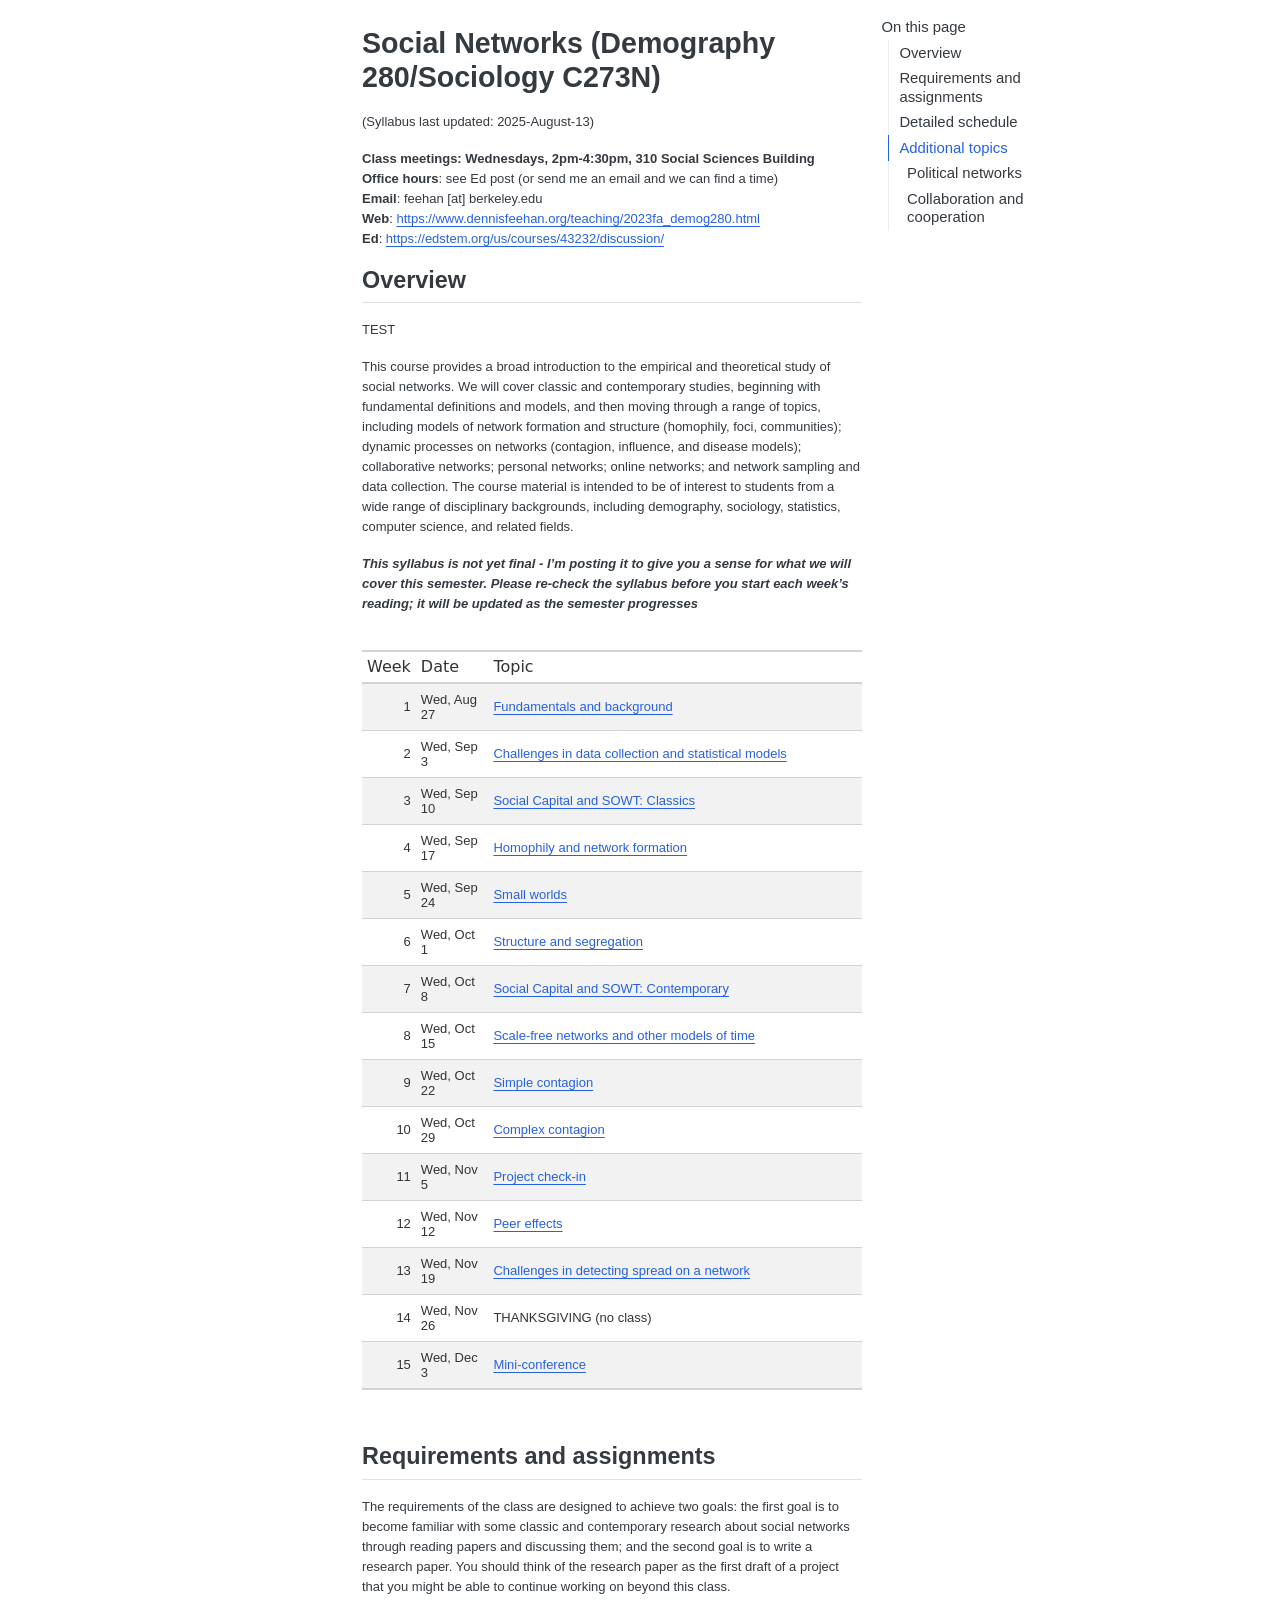
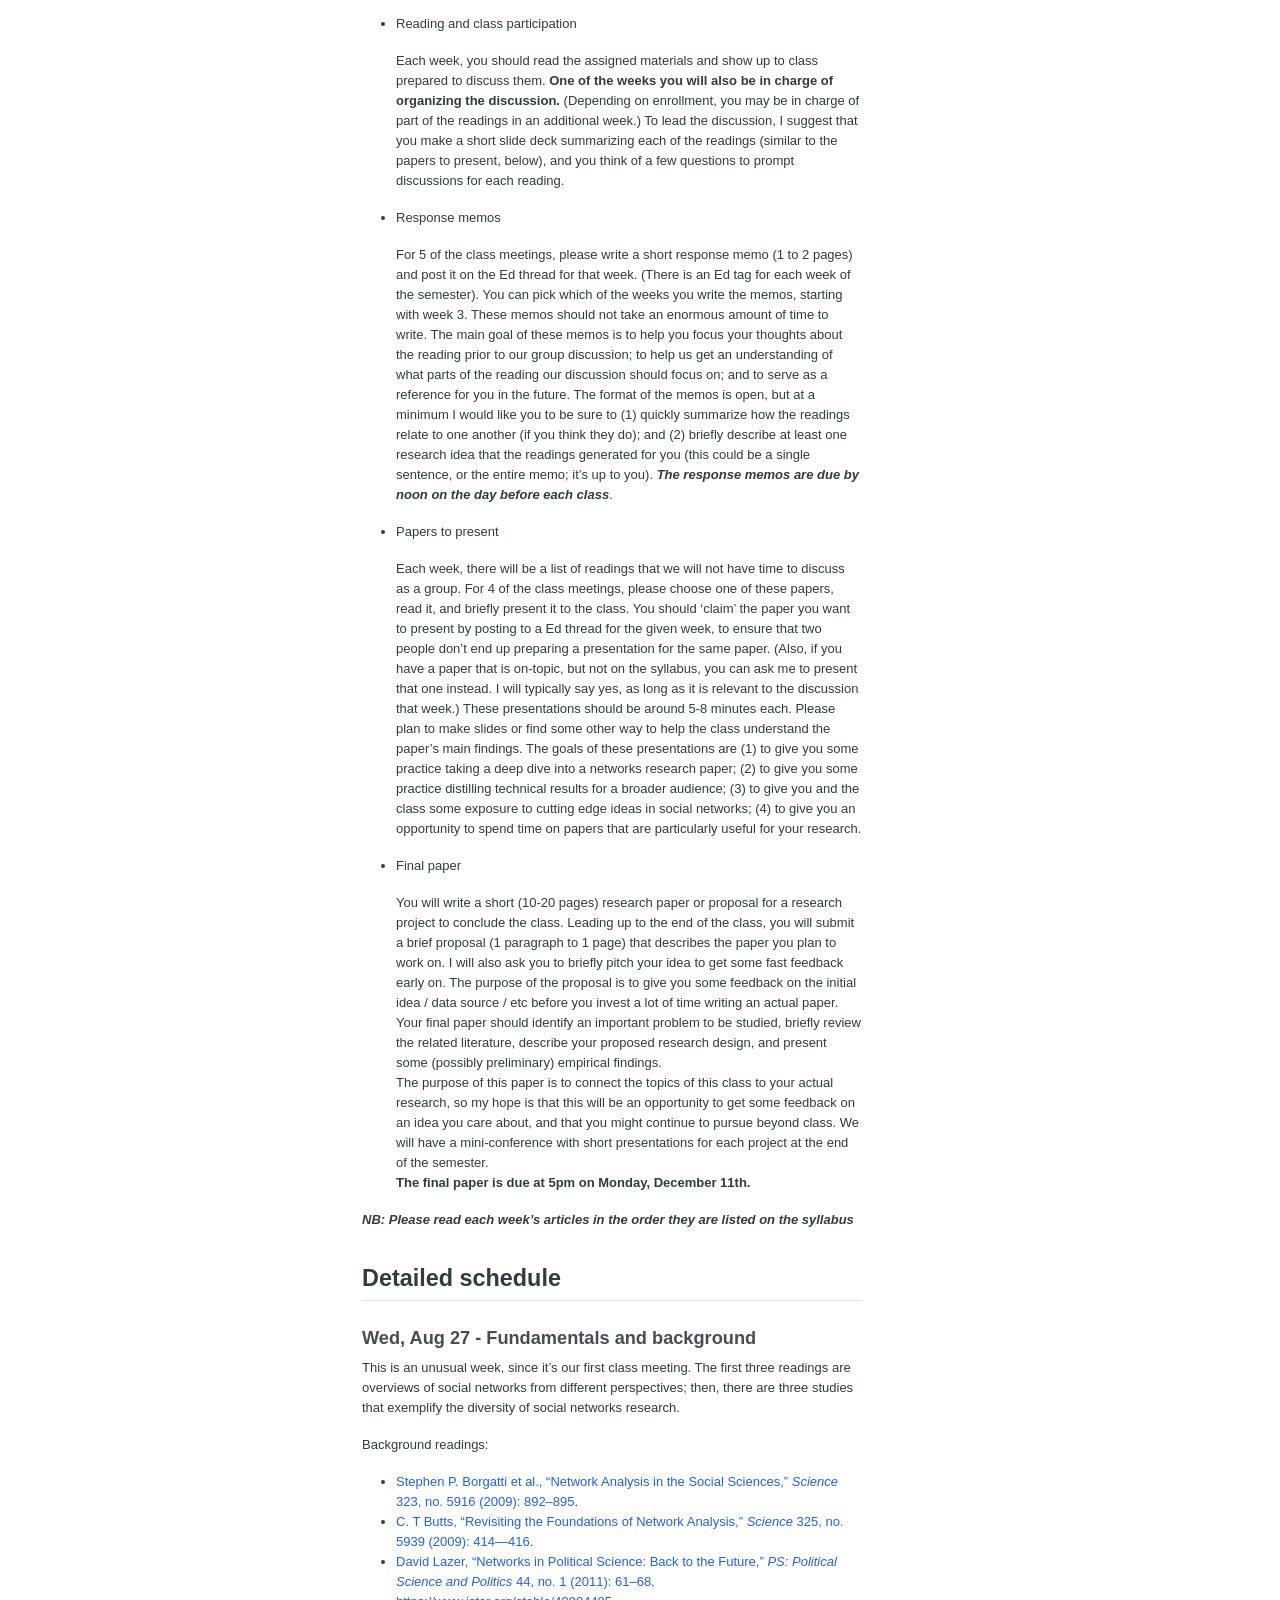
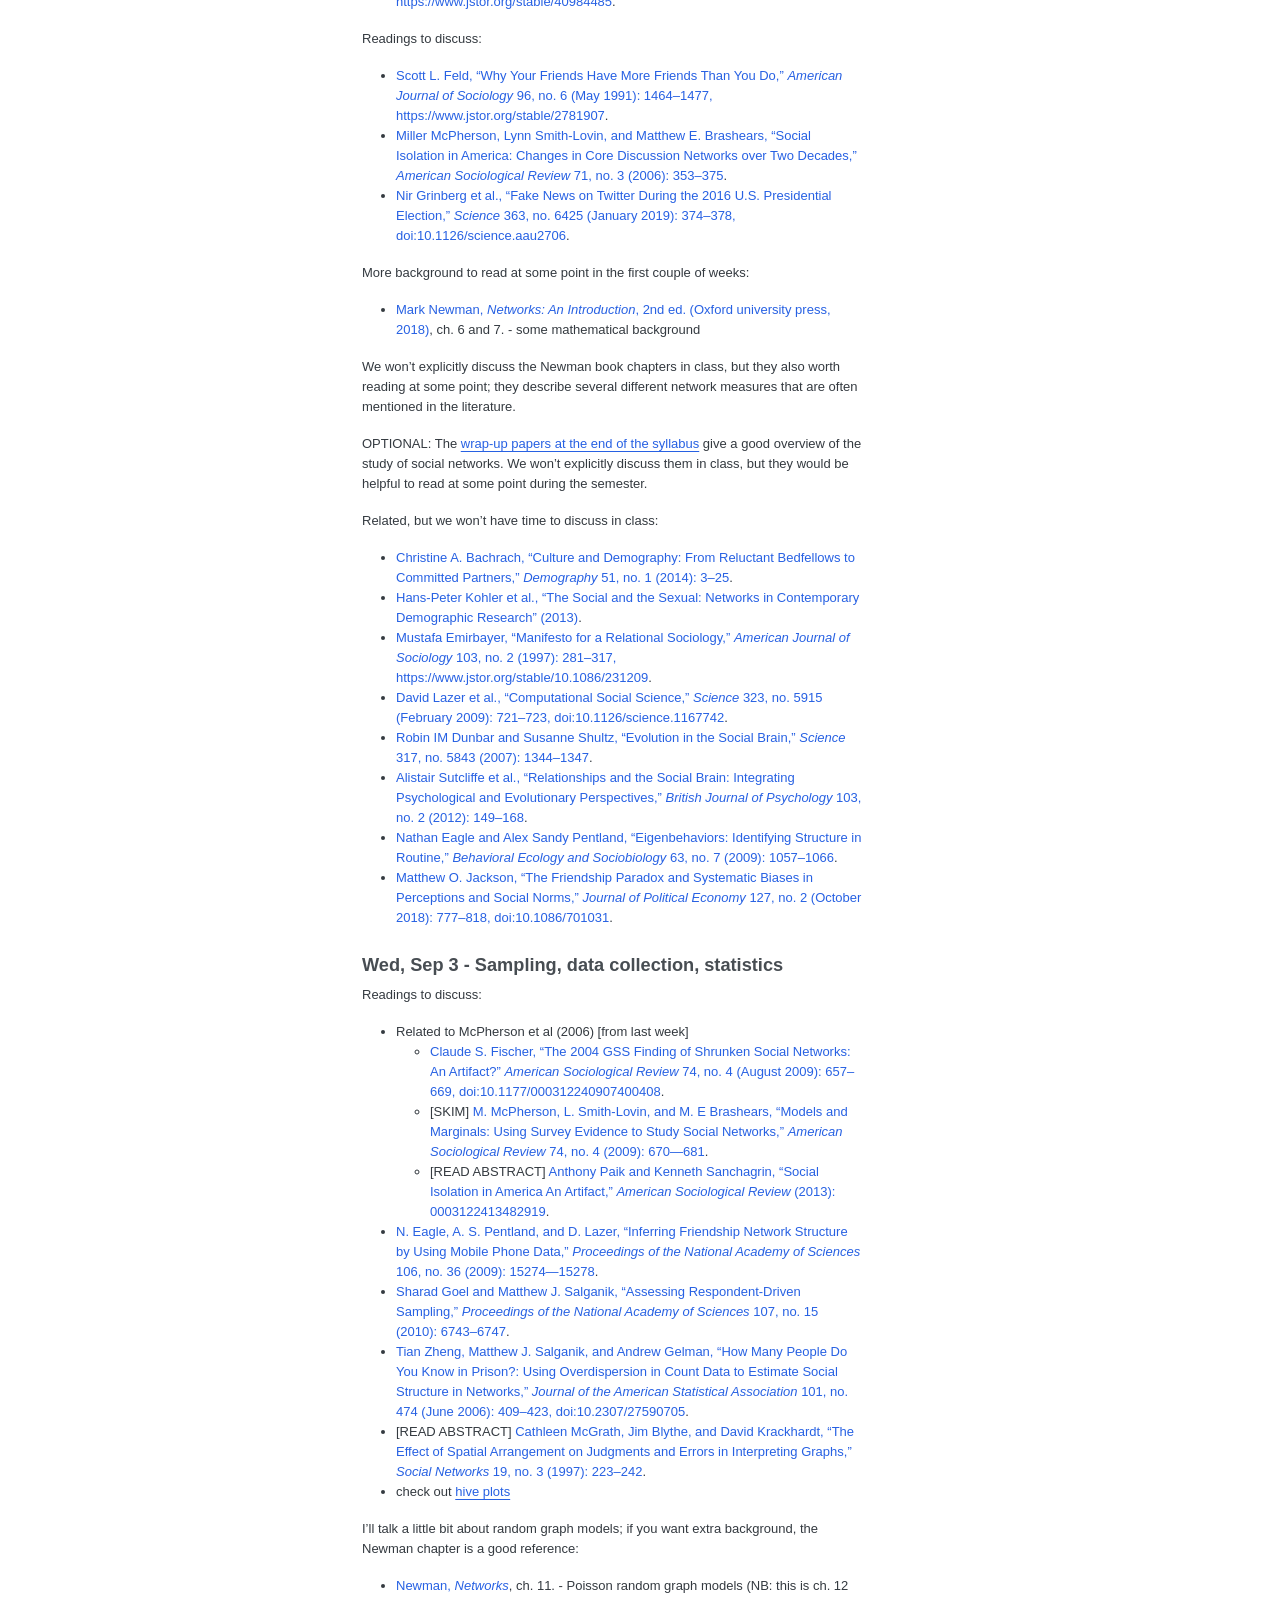
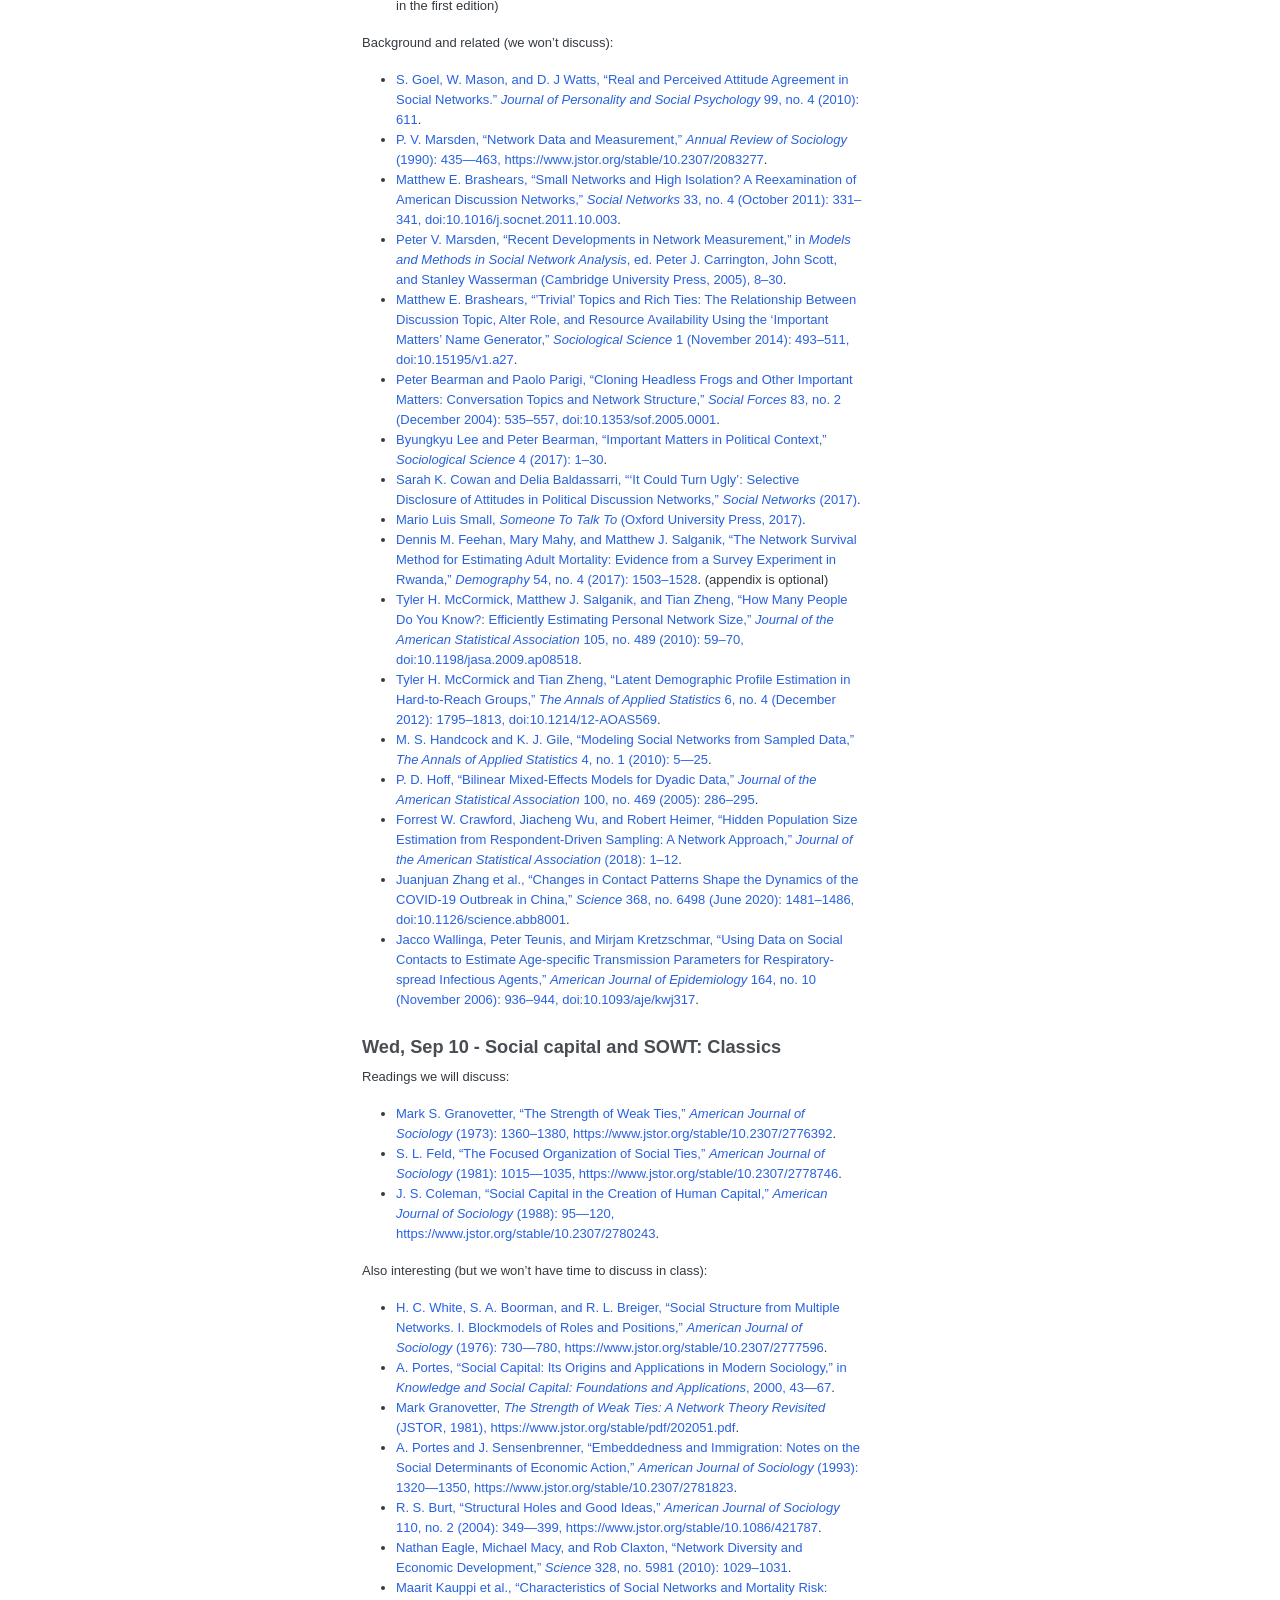
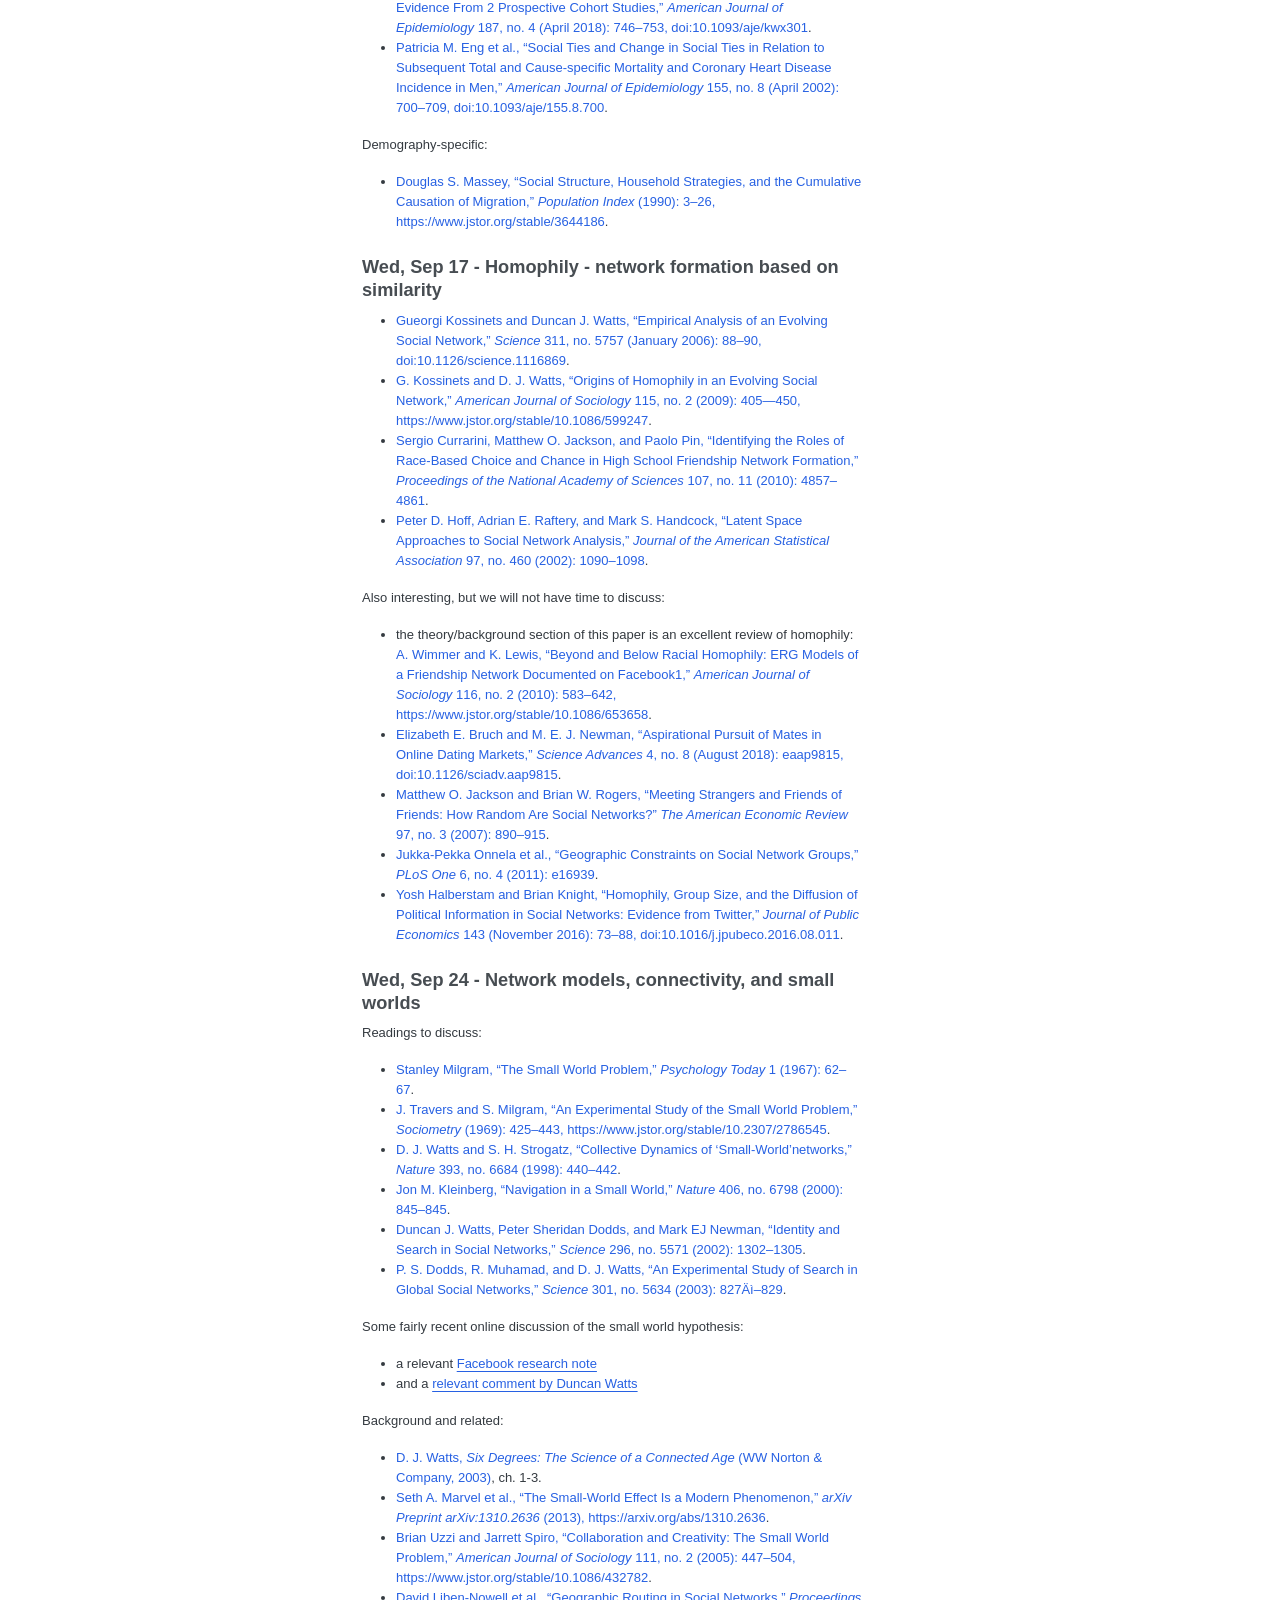
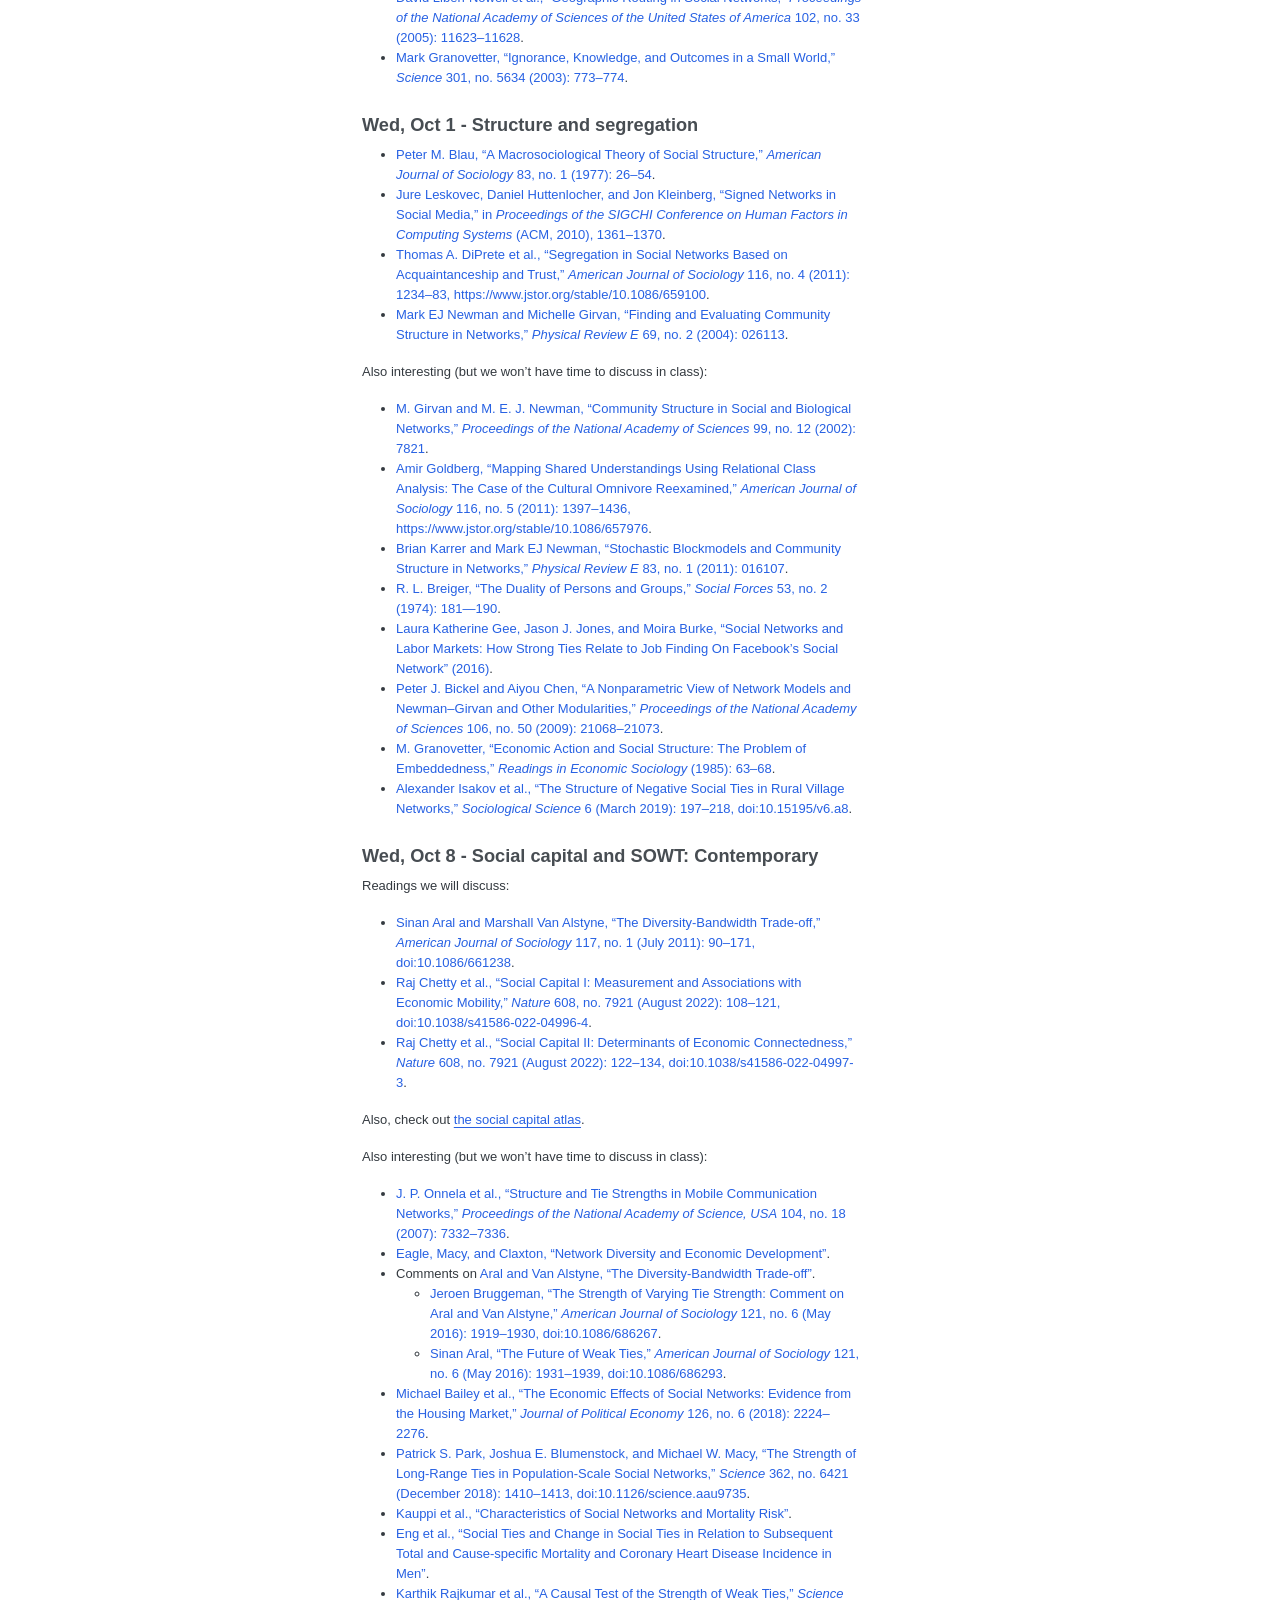
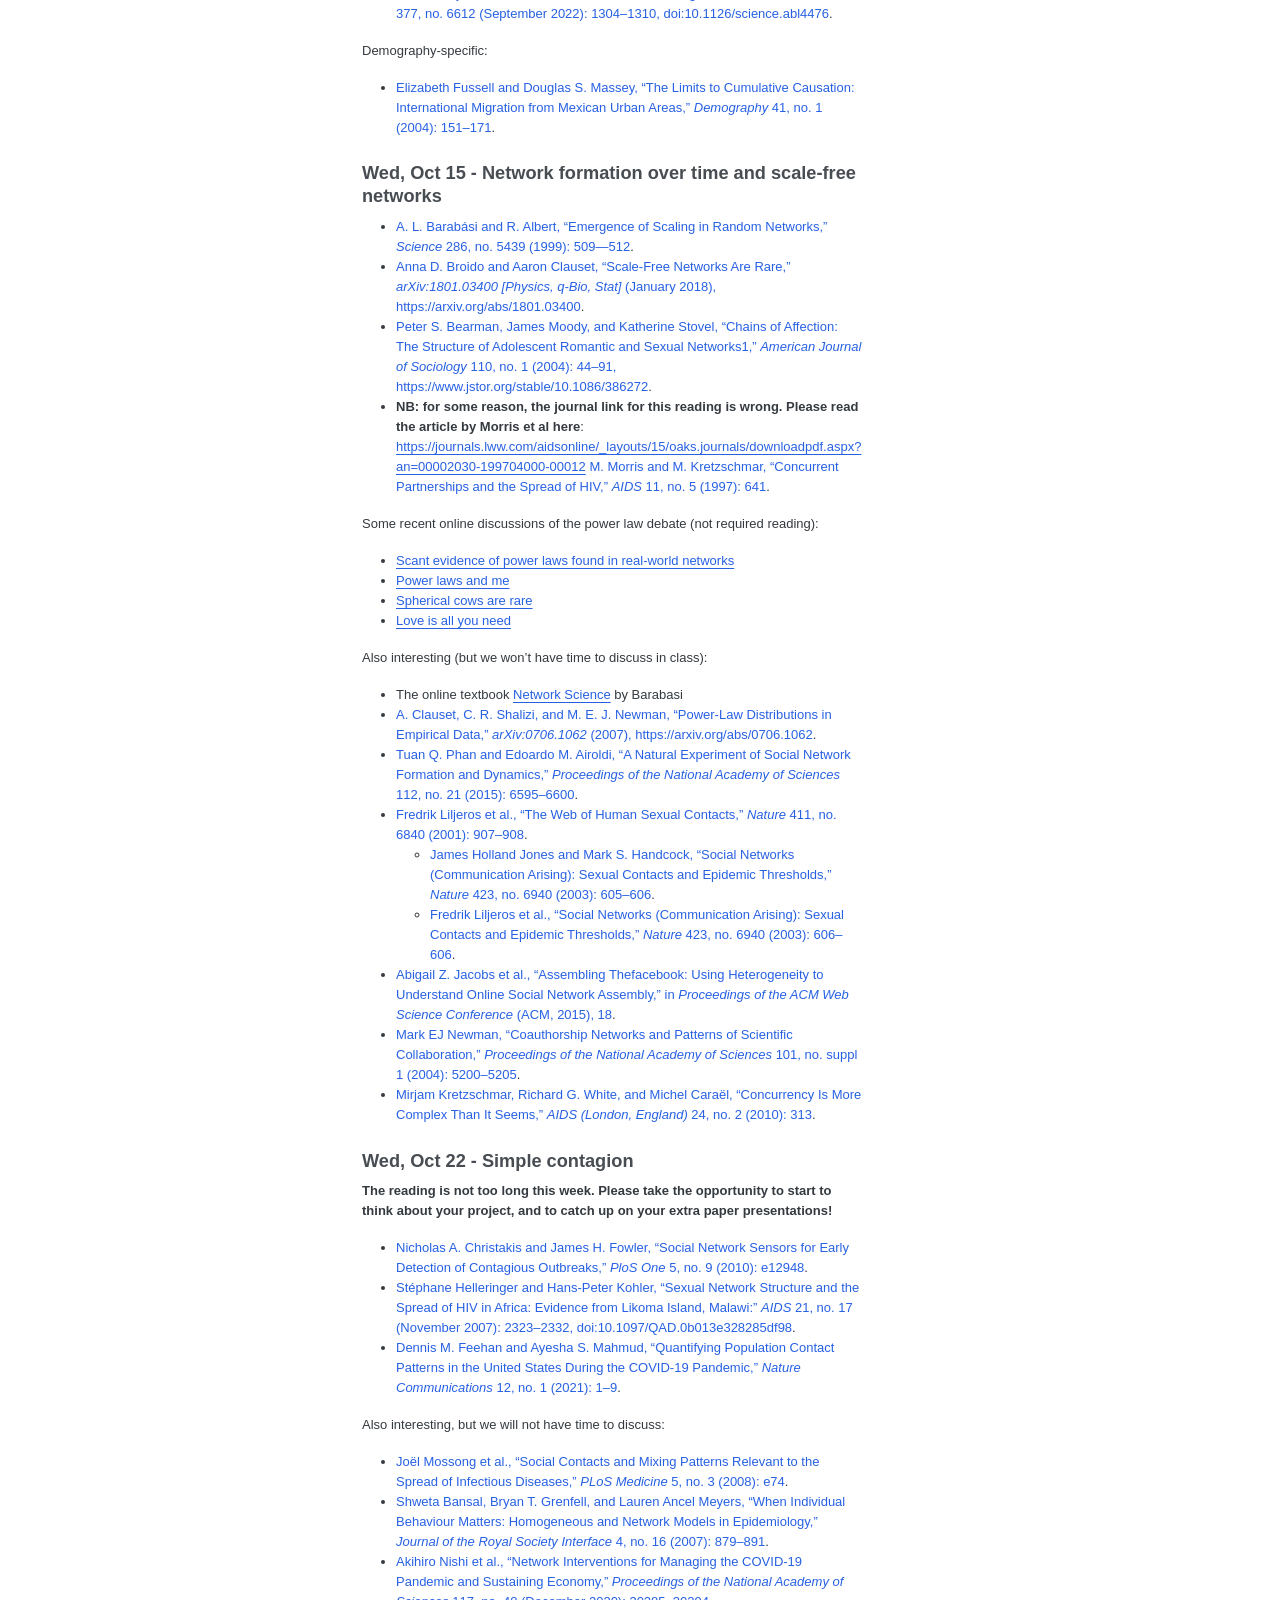
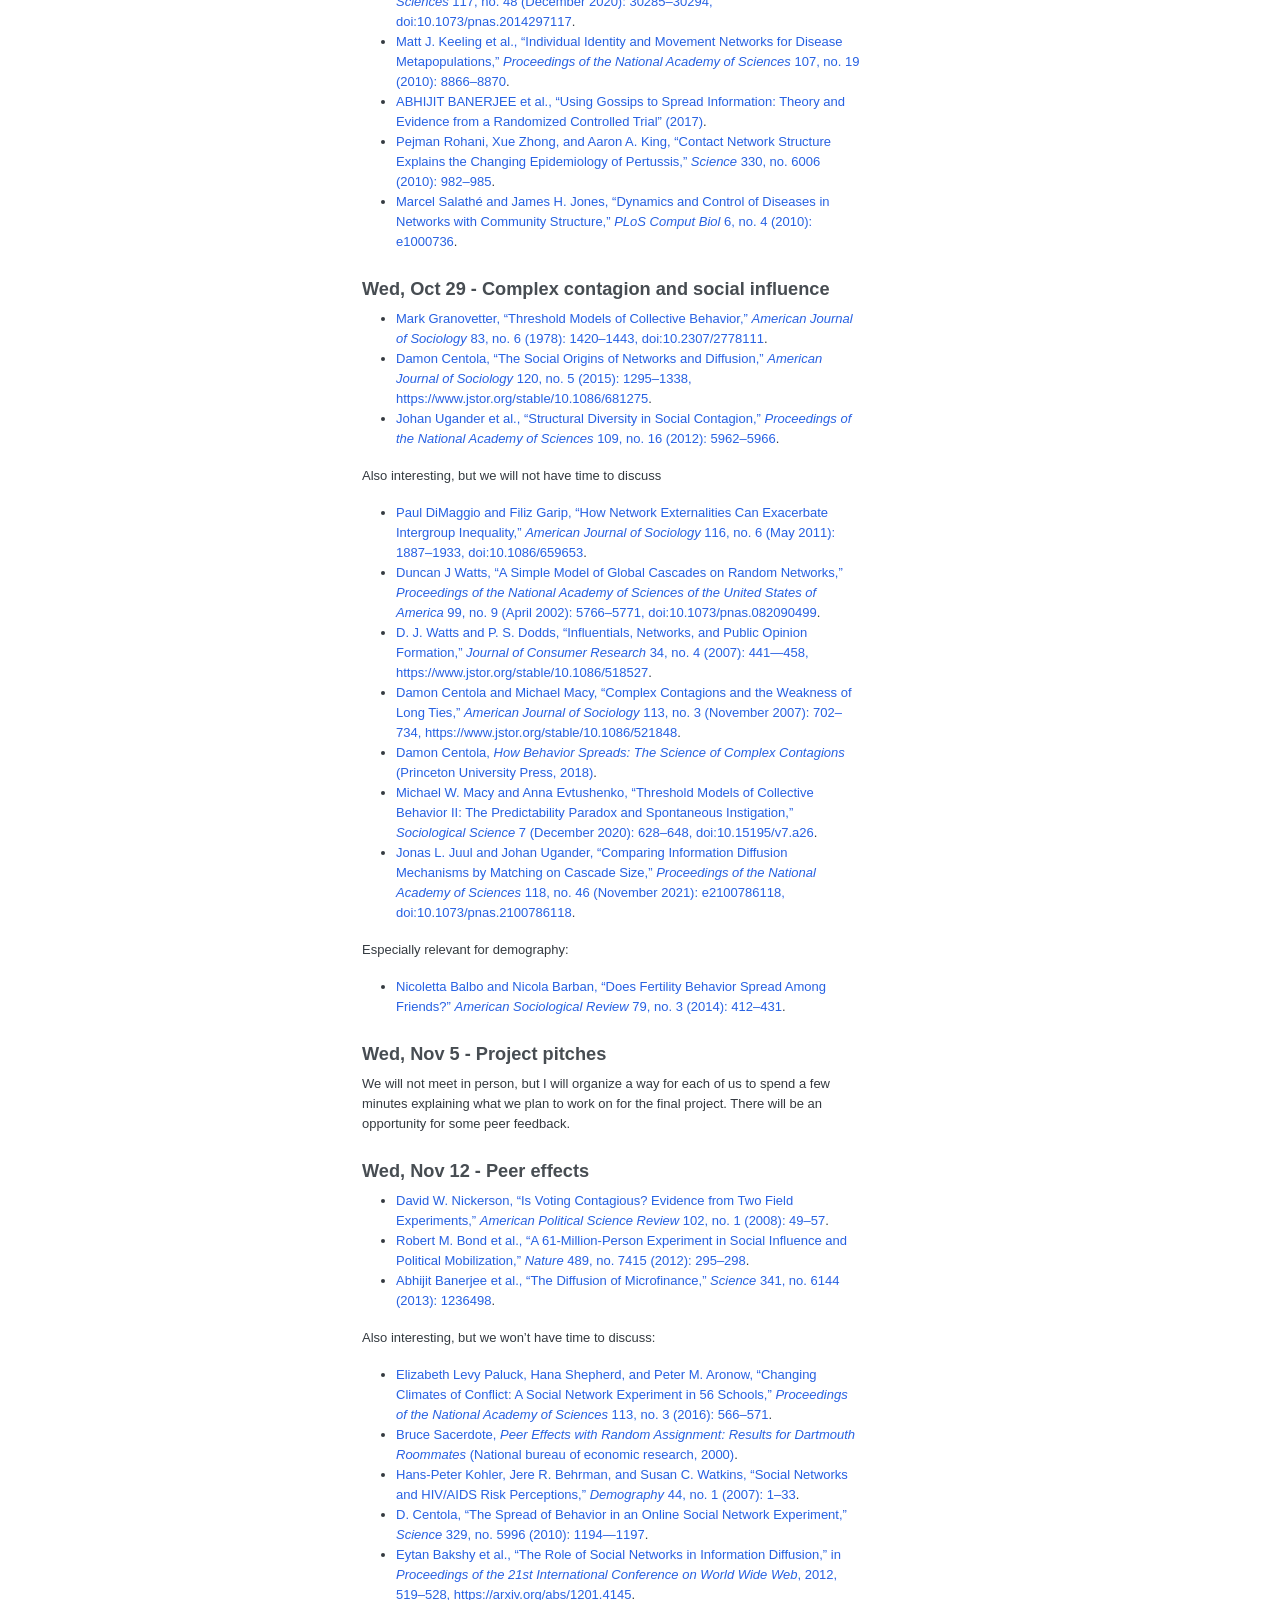
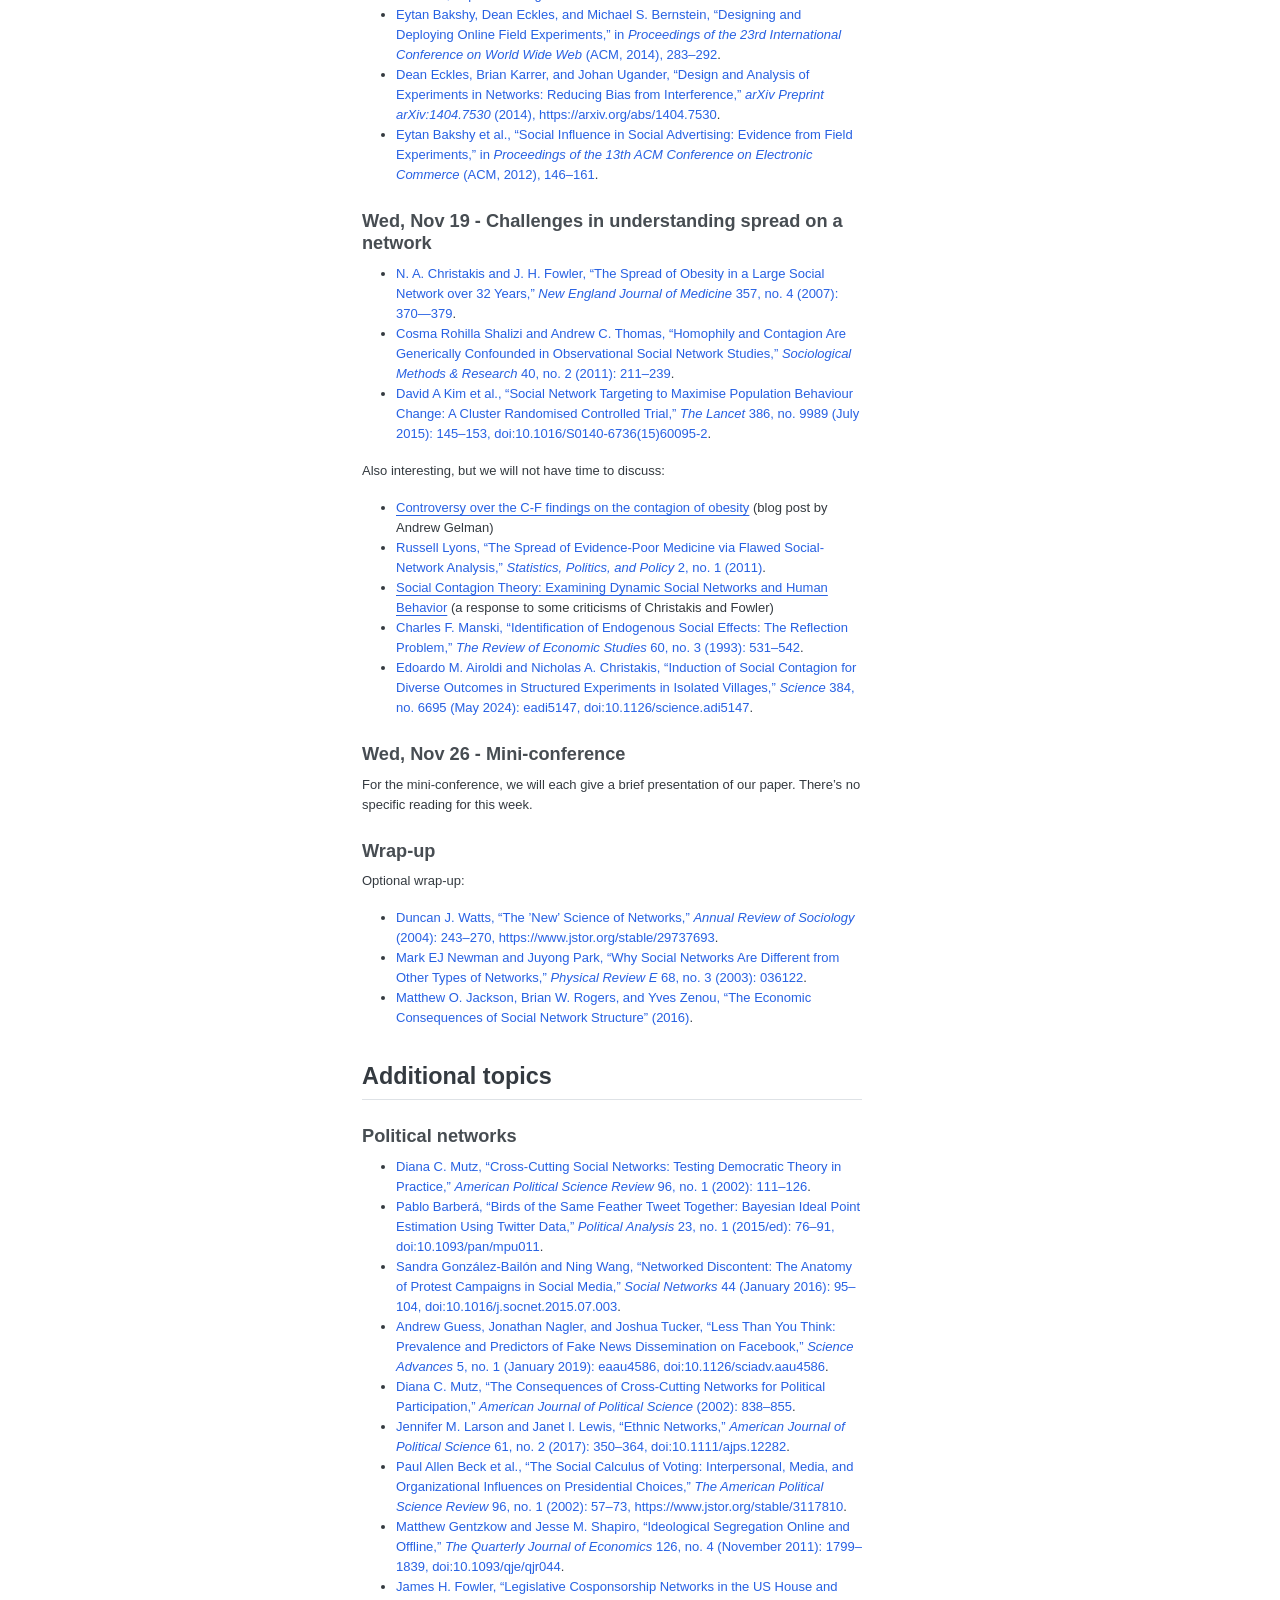
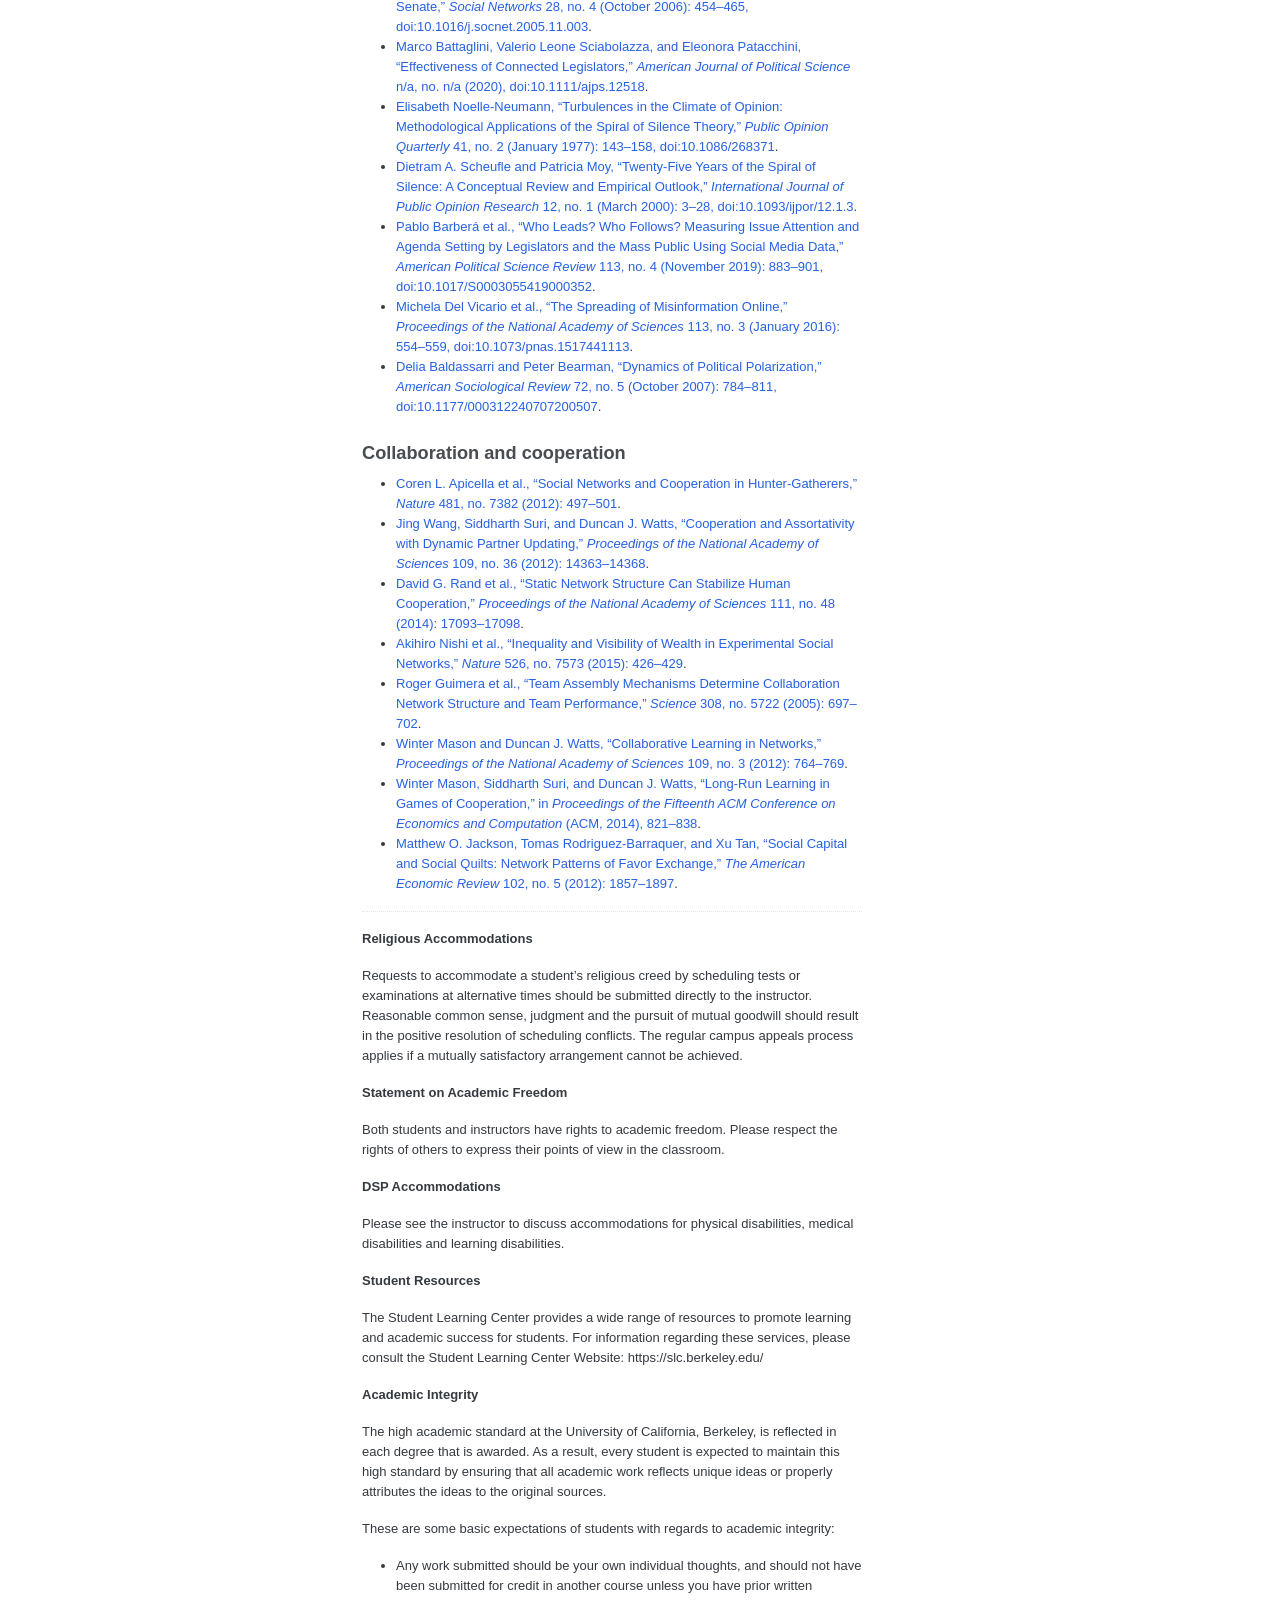
==== commit 2f684c1b: "trying github integratin" ====
--- a/docs/2025fa_demog280.html
+++ b/docs/2025fa_demog280.html
@@ -168,27 +168,28 @@
 <strong>Ed</strong>: <a href="https://edstem.org/us/courses/43232/discussion/" class="uri">https://edstem.org/us/courses/43232/discussion/</a></p>
 <section id="overview" class="level2">
 <h2 class="anchored" data-anchor-id="overview">Overview</h2>
+<p>TEST</p>
 <p>This course provides a broad introduction to the empirical and theoretical study of social networks. We will cover classic and contemporary studies, beginning with fundamental definitions and models, and then moving through a range of topics, including models of network formation and structure (homophily, foci, communities); dynamic processes on networks (contagion, influence, and disease models); collaborative networks; personal networks; online networks; and network sampling and data collection. The course material is intended to be of interest to students from a wide range of disciplinary backgrounds, including demography, sociology, statistics, computer science, and related fields.</p>
 <p><strong><em>This syllabus is not yet final - I’m posting it to give you a sense for what we will cover this semester. Please re-check the syllabus before you start each week’s reading; it will be updated as the semester progresses</em></strong></p>
 <div class="cell">
 <div class="cell-output-display">
-<div id="zsukpufmpz" style="padding-left:0px;padding-right:0px;padding-top:10px;padding-bottom:10px;overflow-x:auto;overflow-y:auto;width:auto;height:auto;">
-<style>#zsukpufmpz table {
+<div id="tvujfnpbkb" style="padding-left:0px;padding-right:0px;padding-top:10px;padding-bottom:10px;overflow-x:auto;overflow-y:auto;width:auto;height:auto;">
+<style>#tvujfnpbkb table {
   font-family: system-ui, 'Segoe UI', Roboto, Helvetica, Arial, sans-serif, 'Apple Color Emoji', 'Segoe UI Emoji', 'Segoe UI Symbol', 'Noto Color Emoji';
   -webkit-font-smoothing: antialiased;
   -moz-osx-font-smoothing: grayscale;
 }
 
-#zsukpufmpz thead, #zsukpufmpz tbody, #zsukpufmpz tfoot, #zsukpufmpz tr, #zsukpufmpz td, #zsukpufmpz th {
+#tvujfnpbkb thead, #tvujfnpbkb tbody, #tvujfnpbkb tfoot, #tvujfnpbkb tr, #tvujfnpbkb td, #tvujfnpbkb th {
   border-style: none;
 }
 
-#zsukpufmpz p {
+#tvujfnpbkb p {
   margin: 0;
   padding: 0;
 }
 
-#zsukpufmpz .gt_table {
+#tvujfnpbkb .gt_table {
   display: table;
   border-collapse: collapse;
   line-height: normal;
@@ -214,12 +215,12 @@
   border-left-color: #D3D3D3;
 }
 
-#zsukpufmpz .gt_caption {
+#tvujfnpbkb .gt_caption {
   padding-top: 4px;
   padding-bottom: 4px;
 }
 
-#zsukpufmpz .gt_title {
+#tvujfnpbkb .gt_title {
   color: #333333;
   font-size: 125%;
   font-weight: initial;
@@ -231,7 +232,7 @@
   border-bottom-width: 0;
 }
 
-#zsukpufmpz .gt_subtitle {
+#tvujfnpbkb .gt_subtitle {
   color: #333333;
   font-size: 85%;
   font-weight: initial;
@@ -243,7 +244,7 @@
   border-top-width: 0;
 }
 
-#zsukpufmpz .gt_heading {
+#tvujfnpbkb .gt_heading {
   background-color: #FFFFFF;
   text-align: center;
   border-bottom-color: #FFFFFF;
@@ -255,13 +256,13 @@
   border-right-color: #D3D3D3;
 }
 
-#zsukpufmpz .gt_bottom_border {
+#tvujfnpbkb .gt_bottom_border {
   border-bottom-style: solid;
   border-bottom-width: 2px;
   border-bottom-color: #D3D3D3;
 }
 
-#zsukpufmpz .gt_col_headings {
+#tvujfnpbkb .gt_col_headings {
   border-top-style: solid;
   border-top-width: 2px;
   border-top-color: #D3D3D3;
@@ -276,7 +277,7 @@
   border-right-color: #D3D3D3;
 }
 
-#zsukpufmpz .gt_col_heading {
+#tvujfnpbkb .gt_col_heading {
   color: #333333;
   background-color: #FFFFFF;
   font-size: 100%;
@@ -296,7 +297,7 @@
   overflow-x: hidden;
 }
 
-#zsukpufmpz .gt_column_spanner_outer {
+#tvujfnpbkb .gt_column_spanner_outer {
   color: #333333;
   background-color: #FFFFFF;
   font-size: 100%;
@@ -308,15 +309,15 @@
   padding-right: 4px;
 }
 
-#zsukpufmpz .gt_column_spanner_outer:first-child {
+#tvujfnpbkb .gt_column_spanner_outer:first-child {
   padding-left: 0;
 }
 
-#zsukpufmpz .gt_column_spanner_outer:last-child {
+#tvujfnpbkb .gt_column_spanner_outer:last-child {
   padding-right: 0;
 }
 
-#zsukpufmpz .gt_column_spanner {
+#tvujfnpbkb .gt_column_spanner {
   border-bottom-style: solid;
   border-bottom-width: 2px;
   border-bottom-color: #D3D3D3;
@@ -328,11 +329,11 @@
   width: 100%;
 }
 
-#zsukpufmpz .gt_spanner_row {
+#tvujfnpbkb .gt_spanner_row {
   border-bottom-style: hidden;
 }
 
-#zsukpufmpz .gt_group_heading {
+#tvujfnpbkb .gt_group_heading {
   padding-top: 8px;
   padding-bottom: 8px;
   padding-left: 5px;
@@ -358,7 +359,7 @@
   text-align: left;
 }
 
-#zsukpufmpz .gt_empty_group_heading {
+#tvujfnpbkb .gt_empty_group_heading {
   padding: 0.5px;
   color: #333333;
   background-color: #FFFFFF;
@@ -373,15 +374,15 @@
   vertical-align: middle;
 }
 
-#zsukpufmpz .gt_from_md > :first-child {
+#tvujfnpbkb .gt_from_md > :first-child {
   margin-top: 0;
 }
 
-#zsukpufmpz .gt_from_md > :last-child {
+#tvujfnpbkb .gt_from_md > :last-child {
   margin-bottom: 0;
 }
 
-#zsukpufmpz .gt_row {
+#tvujfnpbkb .gt_row {
   padding-top: 8px;
   padding-bottom: 8px;
   padding-left: 5px;
@@ -400,7 +401,7 @@
   overflow-x: hidden;
 }
 
-#zsukpufmpz .gt_stub {
+#tvujfnpbkb .gt_stub {
   color: #333333;
   background-color: #FFFFFF;
   font-size: 100%;
@@ -413,7 +414,7 @@
   padding-right: 5px;
 }
 
-#zsukpufmpz .gt_stub_row_group {
+#tvujfnpbkb .gt_stub_row_group {
   color: #333333;
   background-color: #FFFFFF;
   font-size: 100%;
@@ -427,15 +428,15 @@
   vertical-align: top;
 }
 
-#zsukpufmpz .gt_row_group_first td {
+#tvujfnpbkb .gt_row_group_first td {
   border-top-width: 2px;
 }
 
-#zsukpufmpz .gt_row_group_first th {
+#tvujfnpbkb .gt_row_group_first th {
   border-top-width: 2px;
 }
 
-#zsukpufmpz .gt_summary_row {
+#tvujfnpbkb .gt_summary_row {
   color: #333333;
   background-color: #FFFFFF;
   text-transform: inherit;
@@ -445,16 +446,16 @@
   padding-right: 5px;
 }
 
-#zsukpufmpz .gt_first_summary_row {
+#tvujfnpbkb .gt_first_summary_row {
   border-top-style: solid;
   border-top-color: #D3D3D3;
 }
 
-#zsukpufmpz .gt_first_summary_row.thick {
+#tvujfnpbkb .gt_first_summary_row.thick {
   border-top-width: 2px;
 }
 
-#zsukpufmpz .gt_last_summary_row {
+#tvujfnpbkb .gt_last_summary_row {
   padding-top: 8px;
   padding-bottom: 8px;
   padding-left: 5px;
@@ -464,7 +465,7 @@
   border-bottom-color: #D3D3D3;
 }
 
-#zsukpufmpz .gt_grand_summary_row {
+#tvujfnpbkb .gt_grand_summary_row {
   color: #333333;
   background-color: #FFFFFF;
   text-transform: inherit;
@@ -474,7 +475,7 @@
   padding-right: 5px;
 }
 
-#zsukpufmpz .gt_first_grand_summary_row {
+#tvujfnpbkb .gt_first_grand_summary_row {
   padding-top: 8px;
   padding-bottom: 8px;
   padding-left: 5px;
@@ -484,7 +485,7 @@
   border-top-color: #D3D3D3;
 }
 
-#zsukpufmpz .gt_last_grand_summary_row_top {
+#tvujfnpbkb .gt_last_grand_summary_row_top {
   padding-top: 8px;
   padding-bottom: 8px;
   padding-left: 5px;
@@ -494,11 +495,11 @@
   border-bottom-color: #D3D3D3;
 }
 
-#zsukpufmpz .gt_striped {
+#tvujfnpbkb .gt_striped {
   background-color: rgba(128, 128, 128, 0.05);
 }
 
-#zsukpufmpz .gt_table_body {
+#tvujfnpbkb .gt_table_body {
   border-top-style: solid;
   border-top-width: 2px;
   border-top-color: #D3D3D3;
@@ -507,7 +508,7 @@
   border-bottom-color: #D3D3D3;
 }
 
-#zsukpufmpz .gt_footnotes {
+#tvujfnpbkb .gt_footnotes {
   color: #333333;
   background-color: #FFFFFF;
   border-bottom-style: none;
@@ -521,7 +522,7 @@
   border-right-color: #D3D3D3;
 }
 
-#zsukpufmpz .gt_footnote {
+#tvujfnpbkb .gt_footnote {
   margin: 0px;
   font-size: 90%;
   padding-top: 4px;
@@ -530,7 +531,7 @@
   padding-right: 5px;
 }
 
-#zsukpufmpz .gt_sourcenotes {
+#tvujfnpbkb .gt_sourcenotes {
   color: #333333;
   background-color: #FFFFFF;
   border-bottom-style: none;
@@ -544,7 +545,7 @@
   border-right-color: #D3D3D3;
 }
 
-#zsukpufmpz .gt_sourcenote {
+#tvujfnpbkb .gt_sourcenote {
   font-size: 90%;
   padding-top: 4px;
   padding-bottom: 4px;
@@ -552,72 +553,72 @@
   padding-right: 5px;
 }
 
-#zsukpufmpz .gt_left {
+#tvujfnpbkb .gt_left {
   text-align: left;
 }
 
-#zsukpufmpz .gt_center {
+#tvujfnpbkb .gt_center {
   text-align: center;
 }
 
-#zsukpufmpz .gt_right {
+#tvujfnpbkb .gt_right {
   text-align: right;
   font-variant-numeric: tabular-nums;
 }
 
-#zsukpufmpz .gt_font_normal {
+#tvujfnpbkb .gt_font_normal {
   font-weight: normal;
 }
 
-#zsukpufmpz .gt_font_bold {
+#tvujfnpbkb .gt_font_bold {
   font-weight: bold;
 }
 
-#zsukpufmpz .gt_font_italic {
+#tvujfnpbkb .gt_font_italic {
   font-style: italic;
 }
 
-#zsukpufmpz .gt_super {
+#tvujfnpbkb .gt_super {
   font-size: 65%;
 }
 
-#zsukpufmpz .gt_footnote_marks {
+#tvujfnpbkb .gt_footnote_marks {
   font-size: 75%;
   vertical-align: 0.4em;
   position: initial;
 }
 
-#zsukpufmpz .gt_asterisk {
+#tvujfnpbkb .gt_asterisk {
   font-size: 100%;
   vertical-align: 0;
 }
 
-#zsukpufmpz .gt_indent_1 {
+#tvujfnpbkb .gt_indent_1 {
   text-indent: 5px;
 }
 
-#zsukpufmpz .gt_indent_2 {
+#tvujfnpbkb .gt_indent_2 {
   text-indent: 10px;
 }
 
-#zsukpufmpz .gt_indent_3 {
+#tvujfnpbkb .gt_indent_3 {
   text-indent: 15px;
 }
 
-#zsukpufmpz .gt_indent_4 {
+#tvujfnpbkb .gt_indent_4 {
   text-indent: 20px;
 }
 
-#zsukpufmpz .gt_indent_5 {
+#tvujfnpbkb .gt_indent_5 {
   text-indent: 25px;
 }
 
-#zsukpufmpz .katex-display {
+#tvujfnpbkb .katex-display {
   display: inline-flex !important;
   margin-bottom: 0.75em !important;
 }
 
-#zsukpufmpz div.Reactable > div.rt-table > div.rt-thead > div.rt-tr.rt-tr-group-header > div.rt-th-group:after {
+#tvujfnpbkb div.Reactable > div.rt-table > div.rt-thead > div.rt-tr.rt-tr-group-header > div.rt-th-group:after {
   height: 0px !important;
 }
 </style>
